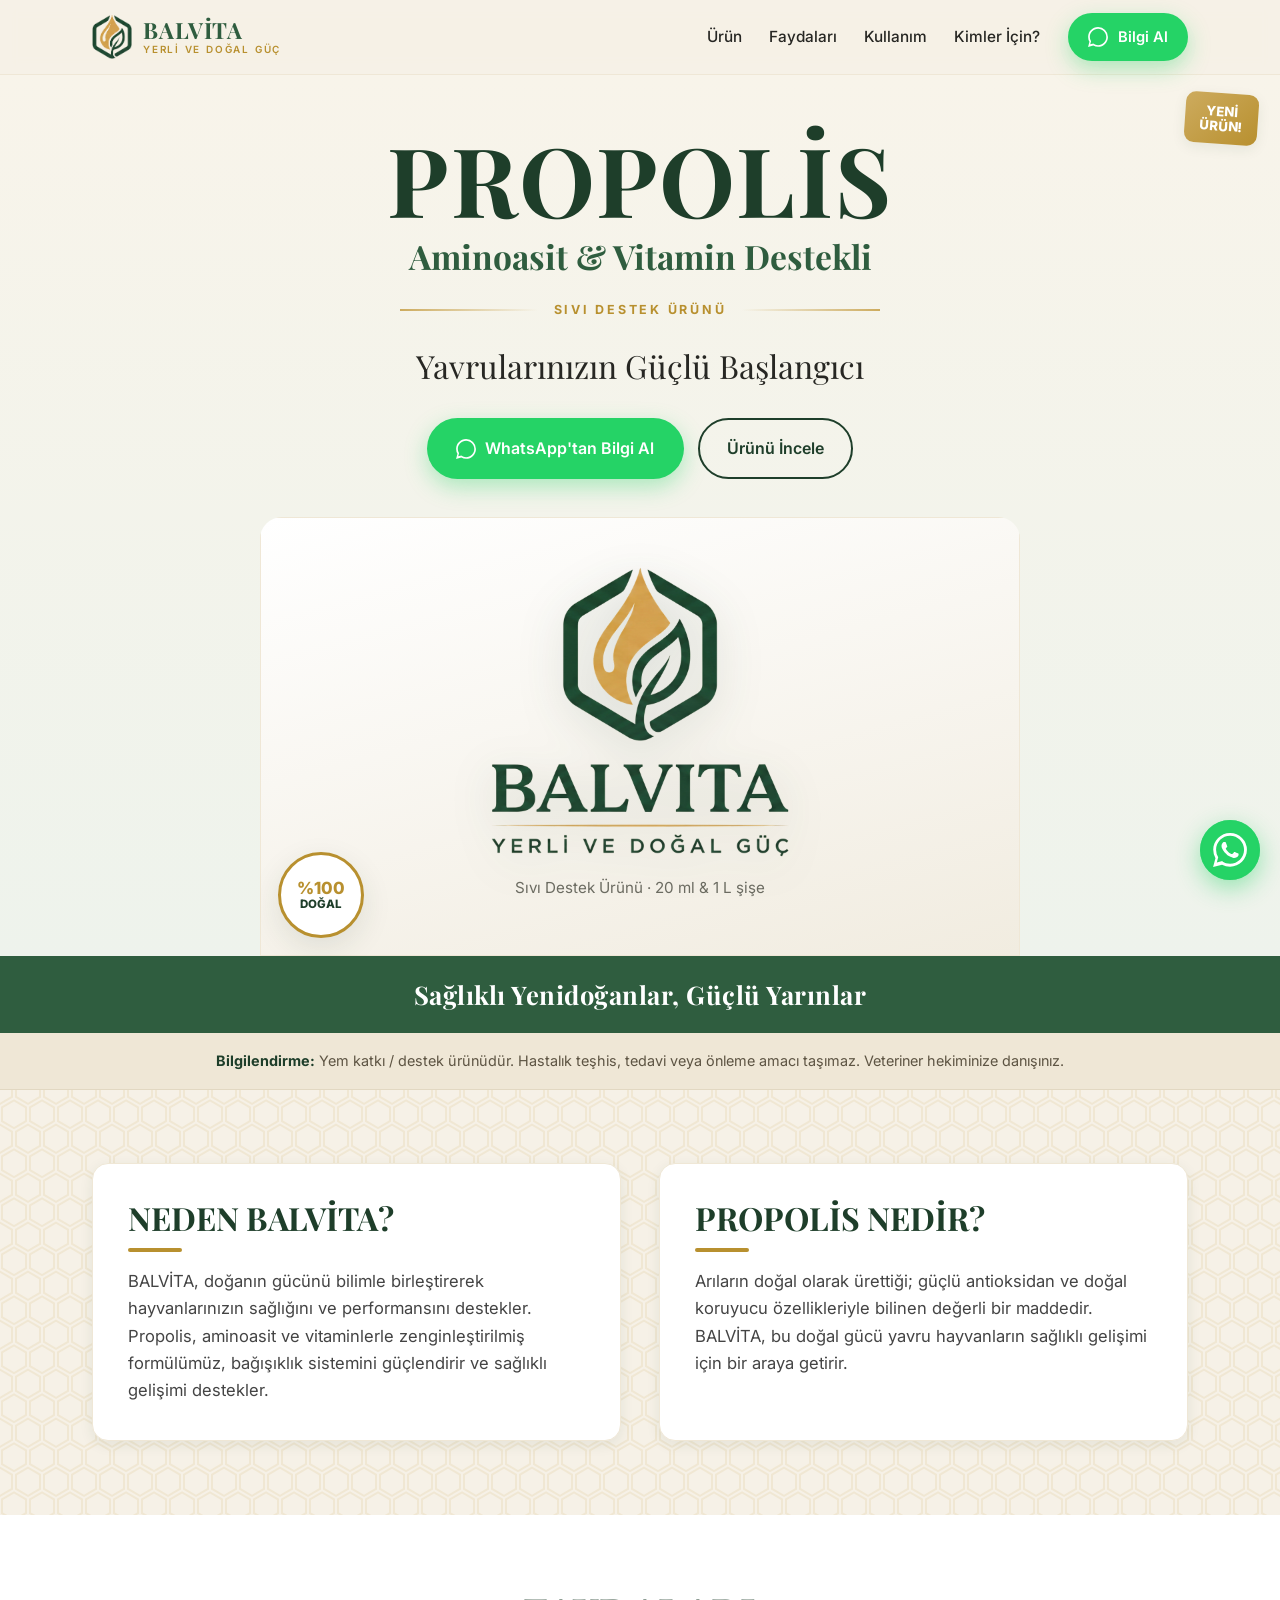
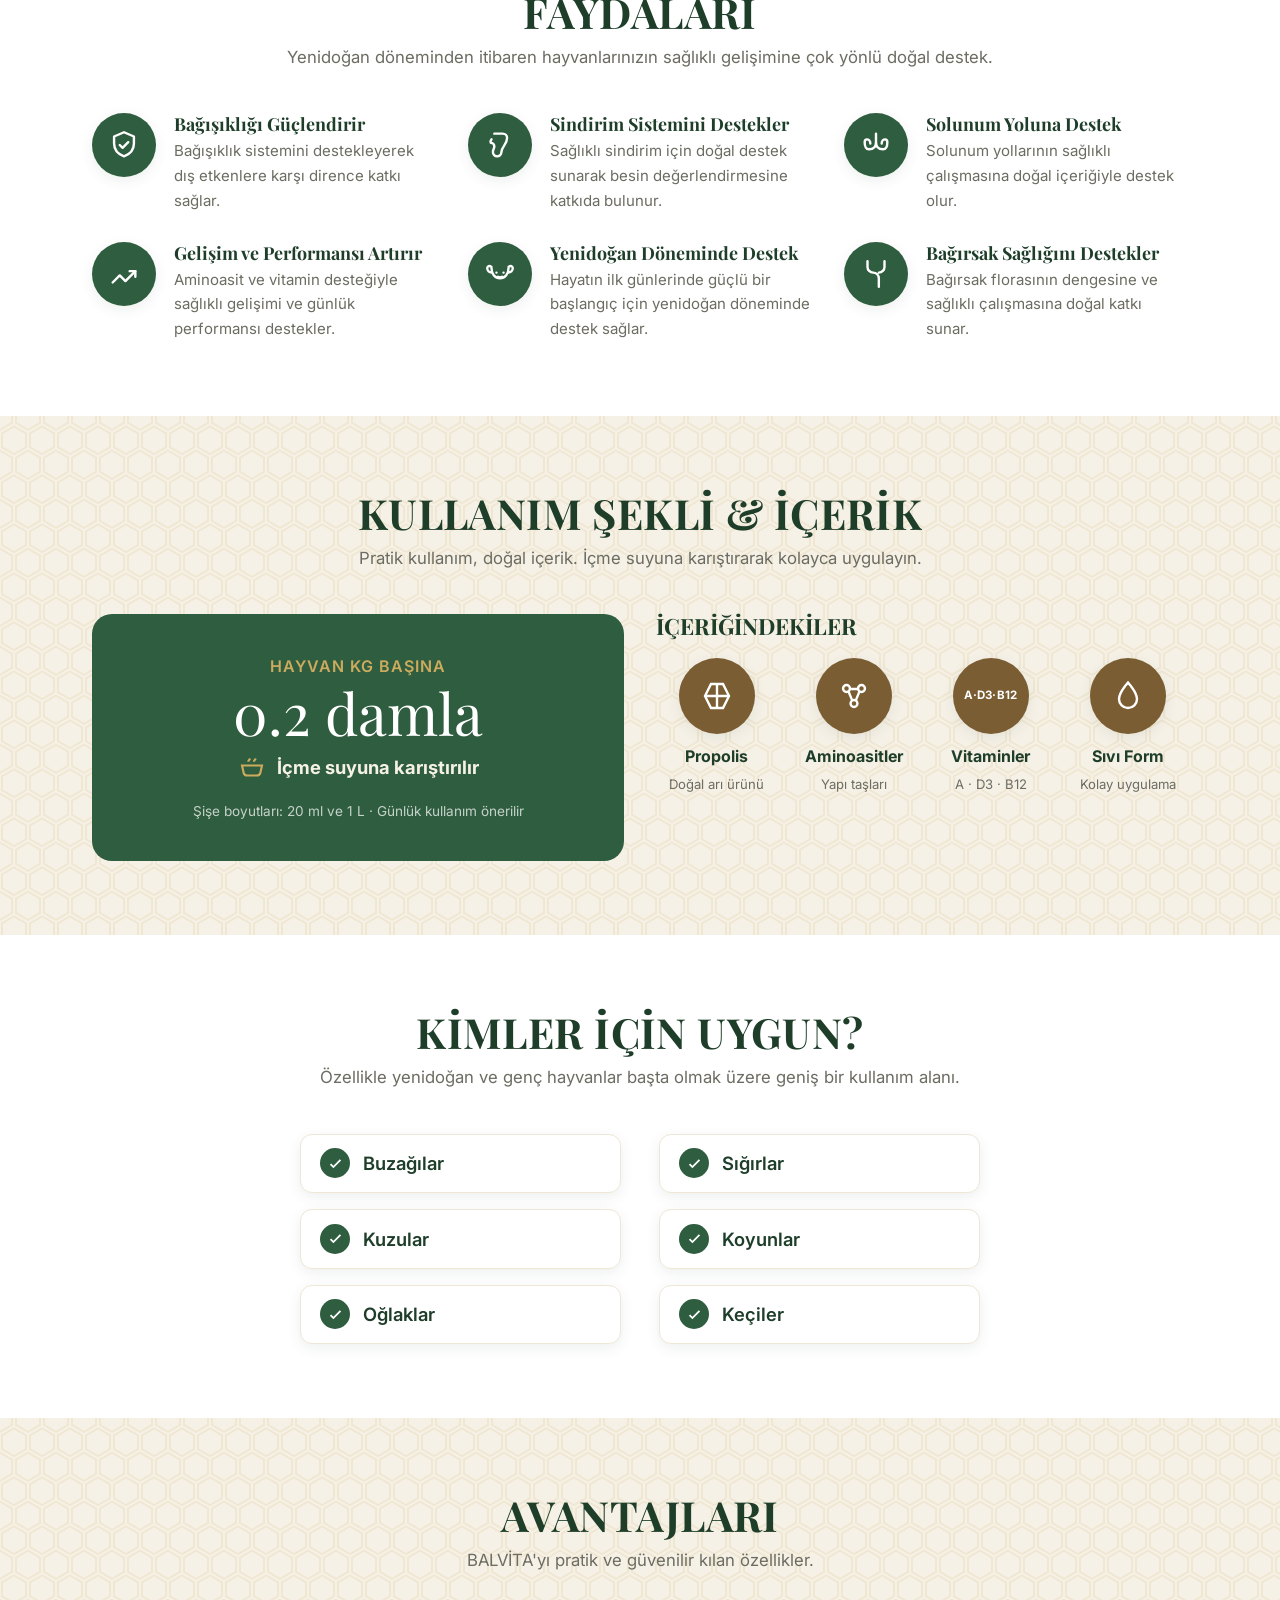
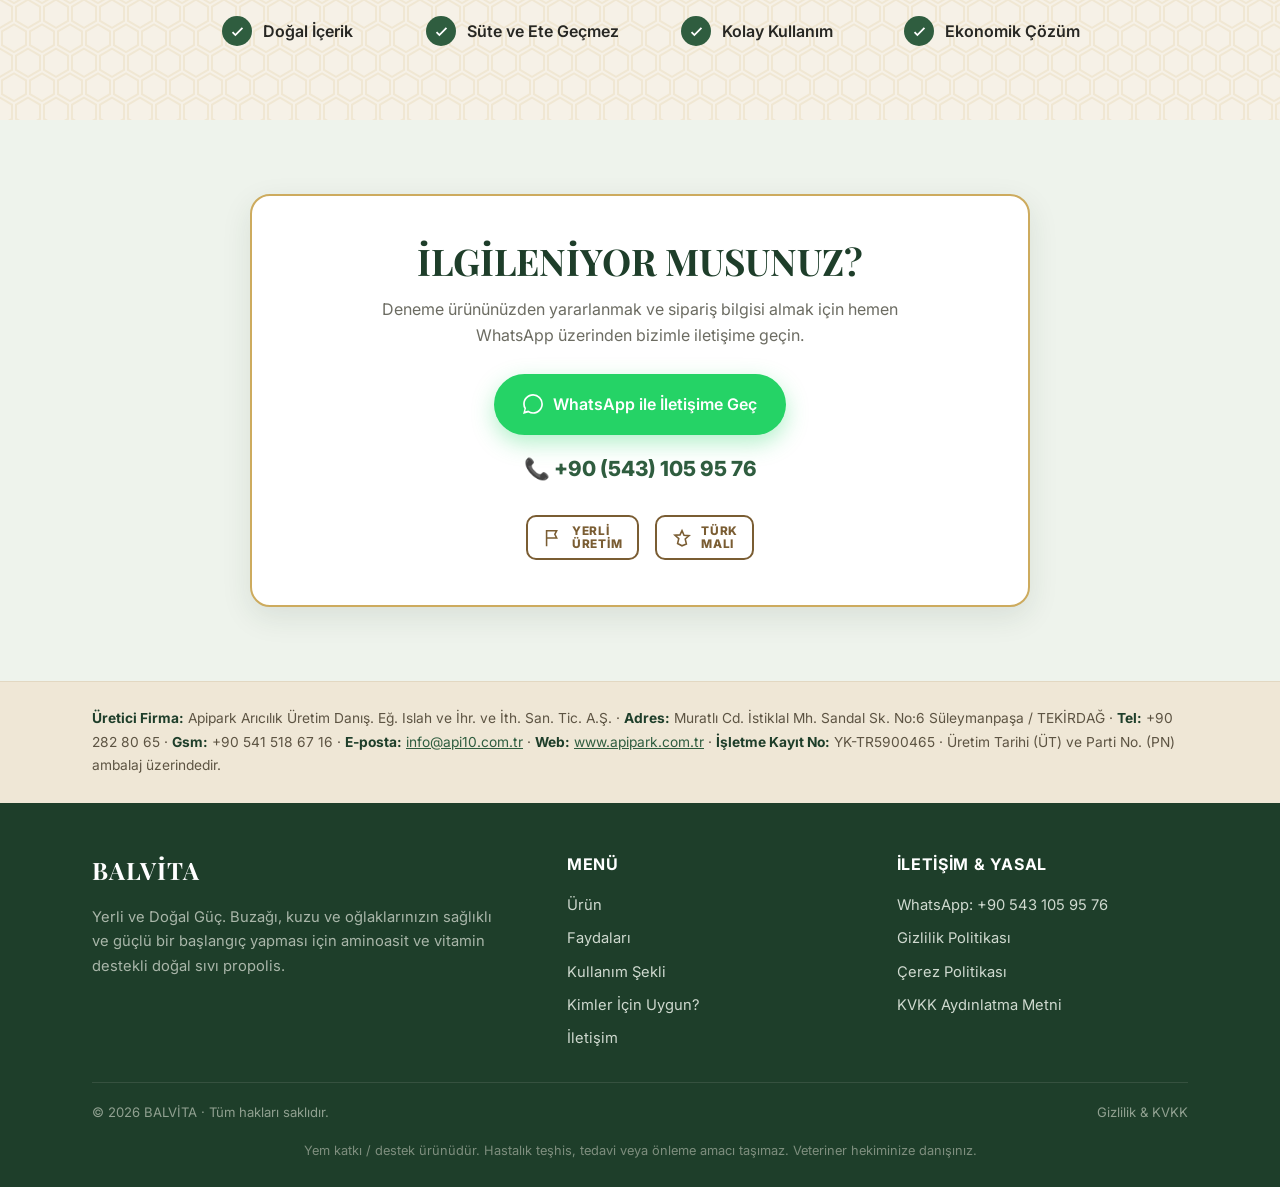
==== index.html @ 38a54674 "Echtes BALVİTA-Logo eingebaut (freigestellt, web-optimiert) - logo-mark.png im Menü, logo-full.png i" ====
<!DOCTYPE html>
<html lang="tr">
<head>
  <meta charset="UTF-8" />
  <meta name="viewport" content="width=device-width, initial-scale=1.0" />
  <title>BALVİTA Propolis | Buzağı, Kuzu ve Oğlaklar İçin Doğal Destek Ürünü</title>
  <meta name="description" content="BALVİTA Propolis; buzağı, kuzu, oğlak ve diğer çiftlik hayvanları için aminoasit ve vitamin destekli %100 doğal sıvı yem destek ürünü. Bağışıklığı güçlendirir, sağlıklı gelişimi destekler. Bilgi için WhatsApp hattımız." />
  <meta name="keywords" content="propolis, buzağı, kuzu, oğlak, hayvan vitamini, yem katkı, doğal destek, BALVİTA, aminoasit" />
  <link rel="canonical" href="https://balvita.com.tr/" />
  <meta name="theme-color" content="#2f5d3f" />
  <meta property="og:type" content="website" />
  <meta property="og:locale" content="tr_TR" />
  <meta property="og:title" content="BALVİTA Propolis | Yavrularınızın Güçlü Başlangıcı" />
  <meta property="og:description" content="Aminoasit ve vitamin destekli %100 doğal sıvı propolis. Buzağı, kuzu ve oğlaklar için doğal destek." />
  <meta property="og:url" content="https://balvita.com.tr/" />
  <meta property="og:image" content="https://balvita.com.tr/assets/logo-full.png" />
  <link rel="icon" href="assets/logo-mark.png" type="image/png" />
  <link rel="preconnect" href="https://fonts.googleapis.com" />
  <link rel="preconnect" href="https://fonts.gstatic.com" crossorigin />
  <link href="https://fonts.googleapis.com/css2?family=Playfair+Display:wght@600;700;800&family=Inter:wght@400;500;600;700&display=swap" rel="stylesheet" />
  <link rel="stylesheet" href="css/style.css" />
  <script>document.documentElement.className='js';</script>
</head>
<body>

  <!-- ======================= HEADER ======================= -->
  <header class="site-header">
    <div class="container header-inner">
      <a class="brand" href="index.html" aria-label="BALVİTA ana sayfa">
        <img class="logo" src="assets/logo-mark.png" alt="BALVİTA logo" />
        <span class="brand-text">
          <span class="brand-name">BALVİTA</span>
          <span class="brand-tag">Yerli ve Doğal Güç</span>
        </span>
      </a>
      <button class="nav-toggle" aria-label="Menüyü aç/kapat" aria-expanded="false"><span></span><span></span><span></span></button>
      <nav class="nav" id="nav">
        <a class="navlink" href="#urun">Ürün</a>
        <a class="navlink" href="#faydalar">Faydaları</a>
        <a class="navlink" href="#kullanim">Kullanım</a>
        <a class="navlink" href="#kimler">Kimler İçin?</a>
        <a class="btn btn-wa" href="https://wa.me/905431059576?text=Merhaba%2C%20BALV%C4%B0TA%20Propolis%20%C3%BCr%C3%BCn%C3%BC%20hakk%C4%B1nda%20bilgi%20almak%20istiyorum." target="_blank" rel="noopener">
          <svg viewBox="0 0 24 24" fill="currentColor"><path d="M.057 24l1.687-6.163a11.867 11.867 0 01-1.587-5.945C.16 5.335 5.495 0 12.05 0a11.817 11.817 0 018.413 3.488 11.824 11.824 0 013.48 8.414c-.003 6.557-5.338 11.892-11.893 11.892a11.9 11.9 0 01-5.688-1.448L.057 24zm6.597-3.807c1.676.995 3.276 1.591 5.392 1.592 5.448 0 9.886-4.434 9.889-9.885.002-5.462-4.415-9.89-9.881-9.892-5.452 0-9.887 4.434-9.889 9.884a9.86 9.86 0 001.51 5.26l-.999 3.648 3.978-1.039z"/></svg>
          Bilgi Al
        </a>
      </nav>
    </div>
  </header>

  <!-- ======================= HERO (Flyer ön yüzü) ======================= -->
  <section class="hero" id="urun">
    <span class="ribbon">YENİ<br />ÜRÜN!</span>
    <div class="container">
      <h1 class="product" data-reveal>PROPOLİS</h1>
      <p class="subtitle" data-reveal>Aminoasit &amp; Vitamin Destekli</p>
      <div class="divider" data-reveal>Sıvı Destek Ürünü</div>
      <p class="lead" data-reveal>Yavrularınızın Güçlü Başlangıcı</p>
      <div class="hero-cta" data-reveal>
        <a class="btn btn-wa" href="https://wa.me/905431059576?text=Merhaba%2C%20BALV%C4%B0TA%20Propolis%20%C3%BCr%C3%BCn%C3%BC%20hakk%C4%B1nda%20bilgi%20almak%20istiyorum." target="_blank" rel="noopener">
          <svg viewBox="0 0 24 24" fill="currentColor"><path d="M.057 24l1.687-6.163a11.867 11.867 0 01-1.587-5.945C.16 5.335 5.495 0 12.05 0a11.817 11.817 0 018.413 3.488 11.824 11.824 0 013.48 8.414c-.003 6.557-5.338 11.892-11.893 11.892a11.9 11.9 0 01-5.688-1.448L.057 24zm6.597-3.807c1.676.995 3.276 1.591 5.392 1.592 5.448 0 9.886-4.434 9.889-9.885.002-5.462-4.415-9.89-9.881-9.892-5.452 0-9.887 4.434-9.889 9.884a9.86 9.86 0 001.51 5.26l-.999 3.648 3.978-1.039z"/></svg>
          WhatsApp'tan Bilgi Al
        </a>
        <a class="btn btn-outline" href="#faydalar">Ürünü İncele</a>
      </div>

      <!-- Ürün görseli: gerçek fotoğraf gelince <img class="hero-photo"> ile değişecek -->
      <figure class="hero-figure" data-reveal>
        <div class="hero-placeholder">
          <img src="assets/logo-full.png" alt="BALVİTA Propolis" />
          <p class="note">Sıvı Destek Ürünü · 20 ml &amp; 1 L şişe</p>
        </div>
        <span class="float-badge"><span class="big">%100</span>DOĞAL</span>
      </figure>
    </div>
  </section>

  <div class="slogan"><div class="container"><p>Sağlıklı Yenidoğanlar, Güçlü Yarınlar</p></div></div>

  <div class="disclaimer">
    <div class="container"><strong>Bilgilendirme:</strong> Yem katkı / destek ürünüdür. Hastalık teşhis, tedavi veya önleme amacı taşımaz. Veteriner hekiminize danışınız.</div>
  </div>

  <!-- ======================= NEDEN / PROPOLİS NEDİR ======================= -->
  <section class="honey">
    <div class="container two-col">
      <div class="info-block" data-reveal>
        <h2>Neden BALVİTA?</h2>
        <p>BALVİTA, doğanın gücünü bilimle birleştirerek hayvanlarınızın sağlığını ve performansını destekler. Propolis, aminoasit ve vitaminlerle zenginleştirilmiş formülümüz, bağışıklık sistemini güçlendirir ve sağlıklı gelişimi destekler.</p>
      </div>
      <div class="info-block" data-reveal>
        <h2>Propolis Nedir?</h2>
        <p>Arıların doğal olarak ürettiği; güçlü antioksidan ve doğal koruyucu özellikleriyle bilinen değerli bir maddedir. BALVİTA, bu doğal gücü yavru hayvanların sağlıklı gelişimi için bir araya getirir.</p>
      </div>
    </div>
  </section>

  <!-- ======================= FAYDALARI ======================= -->
  <section id="faydalar" class="section-alt">
    <div class="container">
      <h2 class="section-title">Faydaları</h2>
      <p class="section-intro">Yenidoğan döneminden itibaren hayvanlarınızın sağlıklı gelişimine çok yönlü doğal destek.</p>
      <div class="benefits">
        <div class="benefit" data-reveal>
          <span class="circle"><svg viewBox="0 0 24 24"><path d="M12 3l7 3v5c0 4.5-3 7.6-7 9-4-1.4-7-4.5-7-9V6l7-3z"/><path d="M9 12l2 2 4-4"/></svg></span>
          <div><h3>Bağışıklığı Güçlendirir</h3><p>Bağışıklık sistemini destekleyerek dış etkenlere karşı dirence katkı sağlar.</p></div>
        </div>
        <div class="benefit" data-reveal>
          <span class="circle"><svg viewBox="0 0 24 24"><path d="M8 4h6a3 3 0 013 3c0 5-4 6-4 10a3 3 0 01-6 0c0-2 1-2.5 1-4a2.5 2.5 0 00-2.5-2.5A2.5 2.5 0 016 8"/></svg></span>
          <div><h3>Sindirim Sistemini Destekler</h3><p>Sağlıklı sindirim için doğal destek sunarak besin değerlendirmesine katkıda bulunur.</p></div>
        </div>
        <div class="benefit" data-reveal>
          <span class="circle"><svg viewBox="0 0 24 24"><path d="M12 4v7m0-1c0 4-2 5-5 5-2 0-3-2-3-5 0-1 .6-2 1.6-2S8 9 8 11m4-1c0 4 2 5 5 5 2 0 3-2 3-5 0-1-.6-2-1.6-2S16 9 16 11"/></svg></span>
          <div><h3>Solunum Yoluna Destek</h3><p>Solunum yollarının sağlıklı çalışmasına doğal içeriğiyle destek olur.</p></div>
        </div>
        <div class="benefit" data-reveal>
          <span class="circle"><svg viewBox="0 0 24 24"><path d="M4 18l5-5 4 4 7-7"/><path d="M16 10h4v4"/></svg></span>
          <div><h3>Gelişim ve Performansı Artırır</h3><p>Aminoasit ve vitamin desteğiyle sağlıklı gelişimi ve günlük performansı destekler.</p></div>
        </div>
        <div class="benefit" data-reveal>
          <span class="circle"><svg viewBox="0 0 24 24"><path d="M6 7C4.5 6 3 6.2 3 8s1.5 3 3 3M18 7c1.5-1 3-.8 3 1s-1.5 3-3 3M6 8c0 4 2.6 7 6 7s6-3 6-7"/><path d="M9.5 11h.01M14.5 11h.01M10.5 14c.9.6 2.1.6 3 0"/></svg></span>
          <div><h3>Yenidoğan Döneminde Destek</h3><p>Hayatın ilk günlerinde güçlü bir başlangıç için yenidoğan döneminde destek sağlar.</p></div>
        </div>
        <div class="benefit" data-reveal>
          <span class="circle"><svg viewBox="0 0 24 24"><path d="M6 3v4a4 4 0 004 4 4 4 0 014 4v6M18 3v4a4 4 0 01-4 4"/></svg></span>
          <div><h3>Bağırsak Sağlığını Destekler</h3><p>Bağırsak florasının dengesine ve sağlıklı çalışmasına doğal katkı sunar.</p></div>
        </div>
      </div>
    </div>
  </section>

  <!-- ======================= KULLANIM & İÇERİK ======================= -->
  <section id="kullanim" class="honey">
    <div class="container">
      <h2 class="section-title">Kullanım Şekli &amp; İçerik</h2>
      <p class="section-intro">Pratik kullanım, doğal içerik. İçme suyuna karıştırarak kolayca uygulayın.</p>
      <div class="usage-grid">
        <div class="usage-box" data-reveal>
          <span class="label">Hayvan kg başına</span>
          <div class="dose">0.2 damla</div>
          <div class="how"><svg viewBox="0 0 24 24"><path d="M4 10h16l-1.4 6.2A3 3 0 0115.7 18H8.3a3 3 0 01-2.9-1.8z"/><path d="M9 7c0-1.2 1-1.6 1.5-2.6M13.5 7c0-1.2 1-1.6 1.5-2.6"/></svg> İçme suyuna karıştırılır</div>
          <div class="meta">Şişe boyutları: 20 ml ve 1 L · Günlük kullanım önerilir</div>
        </div>
        <div class="usage-side" data-reveal>
          <h3>İçeriğindekiler</h3>
          <div class="ingredients">
            <div class="ingredient"><span class="circle"><svg viewBox="0 0 24 24"><path d="M8 4h8l4 8-4 8H8l-4-8z"/><path d="M12 4v16M4 12h16"/></svg></span><strong>Propolis</strong><span>Doğal arı ürünü</span></div>
            <div class="ingredient"><span class="circle"><svg viewBox="0 0 24 24"><circle cx="7" cy="7" r="2.3"/><circle cx="17" cy="7" r="2.3"/><circle cx="12" cy="17" r="2.3"/><path d="M9.3 7.3h5.4M8.2 8.7l2.6 6.2m5-6.2l-2.6 6.2"/></svg></span><strong>Aminoasitler</strong><span>Yapı taşları</span></div>
            <div class="ingredient"><span class="circle"><span class="vit">A·D3·B12</span></span><strong>Vitaminler</strong><span>A · D3 · B12</span></div>
            <div class="ingredient"><span class="circle"><svg viewBox="0 0 24 24"><path d="M12 3s6 7 6 11a6 6 0 01-12 0c0-4 6-11 6-11z"/></svg></span><strong>Sıvı Form</strong><span>Kolay uygulama</span></div>
          </div>
        </div>
      </div>
    </div>
  </section>

  <!-- ======================= KİMLER İÇİN UYGUN ======================= -->
  <section id="kimler" class="section-alt">
    <div class="container">
      <h2 class="section-title">Kimler İçin Uygun?</h2>
      <p class="section-intro">Özellikle yenidoğan ve genç hayvanlar başta olmak üzere geniş bir kullanım alanı.</p>
      <div class="suitable">
        <div class="item" data-reveal><span class="check"><svg viewBox="0 0 24 24"><path d="M5 13l4 4L19 7"/></svg></span>Buzağılar</div>
        <div class="item" data-reveal><span class="check"><svg viewBox="0 0 24 24"><path d="M5 13l4 4L19 7"/></svg></span>Sığırlar</div>
        <div class="item" data-reveal><span class="check"><svg viewBox="0 0 24 24"><path d="M5 13l4 4L19 7"/></svg></span>Kuzular</div>
        <div class="item" data-reveal><span class="check"><svg viewBox="0 0 24 24"><path d="M5 13l4 4L19 7"/></svg></span>Koyunlar</div>
        <div class="item" data-reveal><span class="check"><svg viewBox="0 0 24 24"><path d="M5 13l4 4L19 7"/></svg></span>Oğlaklar</div>
        <div class="item" data-reveal><span class="check"><svg viewBox="0 0 24 24"><path d="M5 13l4 4L19 7"/></svg></span>Keçiler</div>
      </div>
    </div>
  </section>

  <!-- ======================= AVANTAJLARI ======================= -->
  <section class="honey">
    <div class="container">
      <h2 class="section-title">Avantajları</h2>
      <p class="section-intro">BALVİTA'yı pratik ve güvenilir kılan özellikler.</p>
      <div class="adv-row">
        <div class="adv" data-reveal><span class="check"><svg viewBox="0 0 24 24"><path d="M5 13l4 4L19 7"/></svg></span>Doğal İçerik</div>
        <div class="adv" data-reveal><span class="check"><svg viewBox="0 0 24 24"><path d="M5 13l4 4L19 7"/></svg></span>Süte ve Ete Geçmez</div>
        <div class="adv" data-reveal><span class="check"><svg viewBox="0 0 24 24"><path d="M5 13l4 4L19 7"/></svg></span>Kolay Kullanım</div>
        <div class="adv" data-reveal><span class="check"><svg viewBox="0 0 24 24"><path d="M5 13l4 4L19 7"/></svg></span>Ekonomik Çözüm</div>
      </div>
    </div>
  </section>

  <!-- ======================= İLGİLENİYOR MUSUNUZ? ======================= -->
  <section class="cta-wrap" id="iletisim">
    <div class="container">
      <div class="cta-box" data-reveal>
        <h2>İlgileniyor musunuz?</h2>
        <p>Deneme ürününüzden yararlanmak ve sipariş bilgisi almak için hemen WhatsApp üzerinden bizimle iletişime geçin.</p>
        <a class="btn btn-wa" href="https://wa.me/905431059576?text=Merhaba%2C%20BALV%C4%B0TA%20Propolis%20%C3%BCr%C3%BCn%C3%BC%20hakk%C4%B1nda%20bilgi%20almak%20istiyorum." target="_blank" rel="noopener">
          <svg viewBox="0 0 24 24" fill="currentColor"><path d="M.057 24l1.687-6.163a11.867 11.867 0 01-1.587-5.945C.16 5.335 5.495 0 12.05 0a11.817 11.817 0 018.413 3.488 11.824 11.824 0 013.48 8.414c-.003 6.557-5.338 11.892-11.893 11.892a11.9 11.9 0 01-5.688-1.448L.057 24zm6.597-3.807c1.676.995 3.276 1.591 5.392 1.592 5.448 0 9.886-4.434 9.889-9.885.002-5.462-4.415-9.89-9.881-9.892-5.452 0-9.887 4.434-9.889 9.884a9.86 9.86 0 001.51 5.26l-.999 3.648 3.978-1.039z"/></svg>
          WhatsApp ile İletişime Geç
        </a>
        <p class="phone">📞 <a href="https://wa.me/905431059576" target="_blank" rel="noopener">+90 (543) 105 95 76</a></p>
        <div class="made-badges">
          <span class="stamp"><svg viewBox="0 0 24 24"><path d="M5 21V4h11l-2 4 2 4H5"/></svg> Yerli<br />Üretim</span>
          <span class="stamp"><svg viewBox="0 0 24 24"><path d="M12 4l2.2 5.1 5.5.4-4.2 3.6 1.3 5.4L12 20.5 7.2 18l1.3-5.4L4.3 9l5.5-.4z"/></svg> Türk<br />Malı</span>
        </div>
      </div>
    </div>
  </section>

  <!-- ======================= ÜRETİCİ + FOOTER ======================= -->
  <div class="maker-strip">
    <div class="container">
      <strong>Üretici Firma:</strong> Apipark Arıcılık Üretim Danış. Eğ. Islah ve İhr. ve İth. San. Tic. A.Ş. ·
      <strong>Adres:</strong> Muratlı Cd. İstiklal Mh. Sandal Sk. No:6 Süleymanpaşa / TEKİRDAĞ ·
      <strong>Tel:</strong> +90 282 80 65 · <strong>Gsm:</strong> +90 541 518 67 16 ·
      <strong>E-posta:</strong> <a href="mailto:info@api10.com.tr">info@api10.com.tr</a> ·
      <strong>Web:</strong> <a href="https://www.apipark.com.tr" target="_blank" rel="noopener">www.apipark.com.tr</a> ·
      <strong>İşletme Kayıt No:</strong> YK-TR5900465 · Üretim Tarihi (ÜT) ve Parti No. (PN) ambalaj üzerindedir.
    </div>
  </div>

  <footer class="site-footer">
    <div class="container">
      <div class="footer-grid">
        <div class="footer-brand">
          <span class="brand-name" style="font-family:var(--serif);font-size:1.5rem">BALVİTA</span>
          <p>Yerli ve Doğal Güç. Buzağı, kuzu ve oğlaklarınızın sağlıklı ve güçlü bir başlangıç yapması için aminoasit ve vitamin destekli doğal sıvı propolis.</p>
        </div>
        <div>
          <h4>Menü</h4>
          <div class="footer-links">
            <a href="#urun">Ürün</a>
            <a href="#faydalar">Faydaları</a>
            <a href="#kullanim">Kullanım Şekli</a>
            <a href="#kimler">Kimler İçin Uygun?</a>
            <a href="#iletisim">İletişim</a>
          </div>
        </div>
        <div>
          <h4>İletişim &amp; Yasal</h4>
          <div class="footer-links">
            <a href="https://wa.me/905431059576" target="_blank" rel="noopener">WhatsApp: +90 543 105 95 76</a>
            <a href="gizlilik-politikasi.html">Gizlilik Politikası</a>
            <a href="gizlilik-politikasi.html#cerez">Çerez Politikası</a>
            <a href="gizlilik-politikasi.html#kvkk">KVKK Aydınlatma Metni</a>
          </div>
        </div>
      </div>
      <div class="footer-bottom">
        <span>© <span id="yil">2026</span> BALVİTA · Tüm hakları saklıdır.</span>
        <span class="legal-links">
          <a href="gizlilik-politikasi.html">Gizlilik &amp; KVKK</a>
        </span>
      </div>
      <p style="font-size:.8rem;color:#7e8e7e;margin-top:1rem;text-align:center">Yem katkı / destek ürünüdür. Hastalık teşhis, tedavi veya önleme amacı taşımaz. Veteriner hekiminize danışınız.</p>
    </div>
  </footer>

  <a class="wa-float" href="https://wa.me/905431059576?text=Merhaba%2C%20BALV%C4%B0TA%20Propolis%20%C3%BCr%C3%BCn%C3%BC%20hakk%C4%B1nda%20bilgi%20almak%20istiyorum." target="_blank" rel="noopener" aria-label="WhatsApp ile iletişime geç">
    <svg viewBox="0 0 24 24"><path d="M.057 24l1.687-6.163a11.867 11.867 0 01-1.587-5.945C.16 5.335 5.495 0 12.05 0a11.817 11.817 0 018.413 3.488 11.824 11.824 0 013.48 8.414c-.003 6.557-5.338 11.892-11.893 11.892a11.9 11.9 0 01-5.688-1.448L.057 24zm6.597-3.807c1.676.995 3.276 1.591 5.392 1.592 5.448 0 9.886-4.434 9.889-9.885.002-5.462-4.415-9.89-9.881-9.892-5.452 0-9.887 4.434-9.889 9.884a9.86 9.86 0 001.51 5.26l-.999 3.648 3.978-1.039zm11.387-5.464c-.074-.124-.272-.198-.57-.347-.297-.149-1.758-.868-2.031-.967-.272-.099-.47-.149-.669.149-.198.297-.768.967-.941 1.165-.173.198-.347.223-.644.074-.297-.149-1.255-.462-2.39-1.475-.883-.788-1.48-1.761-1.653-2.059-.173-.297-.018-.458.13-.606.134-.133.297-.347.446-.521.151-.172.2-.296.3-.495.099-.198.05-.372-.025-.521-.075-.148-.669-1.611-.916-2.206-.242-.579-.487-.501-.669-.51l-.57-.01c-.198 0-.52.074-.792.372s-1.04 1.016-1.04 2.479 1.065 2.876 1.213 3.074c.149.198 2.095 3.2 5.076 4.487.71.306 1.263.489 1.694.626.712.226 1.36.194 1.872.118.571-.085 1.758-.719 2.006-1.413.248-.695.248-1.29.173-1.414z"/></svg>
  </a>

  <script>
    document.getElementById('yil').textContent = new Date().getFullYear();
    var toggle = document.querySelector('.nav-toggle'), nav = document.getElementById('nav');
    toggle.addEventListener('click', function(){ var o=nav.classList.toggle('open'); toggle.classList.toggle('active',o); toggle.setAttribute('aria-expanded',o); });
    nav.querySelectorAll('a').forEach(function(a){ a.addEventListener('click', function(){ nav.classList.remove('open'); toggle.classList.remove('active'); }); });
    var io = new IntersectionObserver(function(en){ en.forEach(function(e){ if(e.isIntersecting){ e.target.classList.add('in'); io.unobserve(e.target);} }); }, {threshold:.12});
    document.querySelectorAll('[data-reveal]').forEach(function(el){ io.observe(el); });
  </script>
</body>
</html>
---- css/style.css ----
/* =========================================================
   BALVİTA – Tasarım (Flyer/İnfo broşürü ile birebir uyumlu)
   Renkler: koyu yeşil, altın, bronz, krem · Wabenmuster
   ========================================================= */
:root{
  --green:#2f5d3f;
  --green-deep:#1e3e2a;
  --green-soft:#eef3ec;
  --gold:#b8902f;
  --gold-light:#cdab5e;
  --bronze:#7a5d33;
  --cream:#f6f1e7;
  --cream-2:#efe7d6;
  --ink:#272723;
  --muted:#6c6c62;
  --white:#ffffff;
  --wa:#25d366;
  --radius:16px;
  --shadow:0 10px 30px rgba(30,62,42,.10);
  --shadow-sm:0 4px 14px rgba(30,62,42,.08);
  --maxw:1140px;
  --serif:"Playfair Display",Georgia,"Times New Roman",serif;
  --sans:"Inter",system-ui,-apple-system,"Segoe UI",Roboto,sans-serif;
  --honey:url("data:image/svg+xml,%3Csvg width='28' height='49' viewBox='0 0 28 49' xmlns='http://www.w3.org/2000/svg'%3E%3Cg fill='%23c9a24a' fill-opacity='0.13' fill-rule='evenodd'%3E%3Cpath d='M13.99 9.25l13 7.5v15l-13 7.5L1 31.75v-15l12.99-7.5zM3 17.9v12.7l10.99 6.34 11-6.35V17.9l-11-6.34L3 17.9zM0 15l12.98-7.5V0h-2v6.35L0 12.69v2.3zm0 18.5L12.98 41v8h-2v-6.85L0 35.81v-2.3zM15 0v7.5L27.99 15H28v-2.31h-.01L17 6.35V0h-2zm0 49v-8l12.99-7.5H28v2.31h-.01L17 42.15V49h-2z'/%3E%3C/g%3E%3C/svg%3E");
}

*{margin:0;padding:0;box-sizing:border-box}
html{scroll-behavior:smooth}
body{font-family:var(--sans);color:var(--ink);background:var(--cream);line-height:1.65;-webkit-font-smoothing:antialiased}
img{max-width:100%;display:block}
a{color:inherit;text-decoration:none}
.container{max-width:var(--maxw);margin:0 auto;padding:0 22px}

h1,h2,h3{font-family:var(--serif);line-height:1.15;color:var(--green-deep);font-weight:700}
.section-title{font-size:clamp(1.7rem,3.6vw,2.6rem);text-align:center;margin-bottom:.5rem;text-transform:uppercase;letter-spacing:.01em}
.section-intro{text-align:center;max-width:720px;margin:0 auto 2.6rem;color:var(--muted);font-size:1.05rem}
.eyebrow{display:inline-block;font-family:var(--sans);font-weight:700;letter-spacing:.14em;text-transform:uppercase;font-size:.78rem;color:var(--gold);margin-bottom:.9rem}
section{padding:4.6rem 0}
.section-alt{background:var(--white)}
.honey{background-image:var(--honey)}

/* ---------- Butonlar ---------- */
.btn{display:inline-flex;align-items:center;gap:.6rem;font-weight:600;font-size:1rem;padding:.95rem 1.7rem;border-radius:50px;border:2px solid transparent;cursor:pointer;transition:transform .15s ease,box-shadow .15s ease,background .15s ease}
.btn:hover{transform:translateY(-2px)}
.btn svg{width:20px;height:20px}
.btn-wa{background:var(--wa);color:#fff;box-shadow:0 8px 22px rgba(37,211,102,.35)}
.btn-wa:hover{background:#1ebe5b}
.btn-gold{background:var(--gold);color:#fff}
.btn-gold:hover{background:#a67e25}
.btn-outline{background:transparent;border-color:currentColor;color:var(--green-deep)}
.hero .btn-outline{color:var(--green-deep)}
.btn-outline:hover{background:rgba(47,93,63,.06)}

/* ---------- Header ---------- */
.site-header{position:sticky;top:0;z-index:50;background:rgba(246,241,231,.94);backdrop-filter:saturate(180%) blur(8px);border-bottom:1px solid var(--cream-2)}
.header-inner{display:flex;align-items:center;justify-content:space-between;height:74px}
.brand{display:flex;align-items:center;gap:.7rem}
.brand .logo{width:auto;height:44px}
.brand-text{display:flex;flex-direction:column;line-height:1}
.brand-name{font-family:var(--serif);font-weight:700;font-size:1.4rem;color:var(--green);letter-spacing:.04em}
.brand-tag{font-size:.62rem;letter-spacing:.18em;text-transform:uppercase;color:var(--gold);font-weight:600;margin-top:3px}
.nav{display:flex;align-items:center;gap:1.7rem}
.nav a.navlink{font-weight:500;font-size:.96rem;color:var(--ink);transition:color .15s}
.nav a.navlink:hover{color:var(--green)}
.nav .btn{padding:.62rem 1.15rem;font-size:.92rem}
.nav-toggle{display:none;background:none;border:0;cursor:pointer;padding:6px}
.nav-toggle span{display:block;width:26px;height:3px;background:var(--green-deep);border-radius:3px;margin:5px 0;transition:.25s}

/* ---------- Hero (Flyer ön yüzü) ---------- */
.hero{position:relative;text-align:center;padding:3.6rem 0 0;background:linear-gradient(180deg,#f8f4ea 0%,#eef3ec 100%);overflow:hidden}
.hero .container{position:relative;z-index:2}
.ribbon{position:absolute;top:18px;right:22px;z-index:3;background:linear-gradient(135deg,var(--gold-light),var(--gold));color:#fff;font-weight:800;font-size:.82rem;text-align:center;line-height:1.1;padding:.7rem .9rem;border-radius:10px;box-shadow:var(--shadow-sm);transform:rotate(4deg)}
.ribbon small{display:block;font-size:.66rem;font-weight:600;letter-spacing:.06em}
.hero .product{font-size:clamp(3rem,9vw,6rem);letter-spacing:.02em;color:var(--green-deep);line-height:.95;margin-bottom:.3rem}
.hero .subtitle{font-family:var(--serif);font-size:clamp(1.3rem,3.4vw,2.1rem);color:var(--green);font-weight:700;margin-bottom:1rem}
.divider{display:flex;align-items:center;justify-content:center;gap:1rem;max-width:480px;margin:0 auto 1.2rem;color:var(--gold);font-family:var(--sans);font-weight:700;letter-spacing:.22em;font-size:.78rem;text-transform:uppercase}
.divider::before,.divider::after{content:"";height:2px;flex:1;background:linear-gradient(90deg,transparent,var(--gold-light))}
.divider::before{background:linear-gradient(90deg,var(--gold-light),transparent)}
.hero .lead{font-family:var(--serif);font-size:clamp(1.4rem,3.4vw,2rem);color:var(--ink);margin-bottom:1.6rem}
.hero-cta{display:flex;gap:.9rem;flex-wrap:wrap;justify-content:center;margin-bottom:2.4rem}

/* Hero görsel alanı (gerçek ürün fotoğrafı buraya gelecek) */
.hero-figure{position:relative;max-width:760px;margin:0 auto;border-radius:22px 22px 0 0;overflow:hidden}
.hero-photo{width:100%;display:block}
.hero-placeholder{background:linear-gradient(165deg,#ffffff 0%,#f1ece0 100%);color:var(--green-deep);padding:3rem 1.5rem 3.4rem;display:flex;flex-direction:column;align-items:center;justify-content:center;min-height:300px;border:1px solid var(--cream-2)}
.hero-placeholder img{width:300px;max-width:80%;filter:drop-shadow(0 10px 22px rgba(30,62,42,.15))}
.hero-placeholder .note{margin-top:1.1rem;font-size:.95rem;color:var(--muted)}
.float-badge{position:absolute;bottom:18px;left:18px;background:#fff;color:var(--green-deep);font-weight:800;border-radius:50%;width:86px;height:86px;display:flex;flex-direction:column;align-items:center;justify-content:center;text-align:center;font-size:.72rem;line-height:1.1;box-shadow:var(--shadow);border:3px solid var(--gold)}
.float-badge .big{font-size:1.05rem;color:var(--gold)}

/* ---------- Slogan bandı ---------- */
.slogan{background:var(--green);color:#fff;text-align:center;padding:1.1rem 0}
.slogan p{font-family:var(--serif);font-size:clamp(1.1rem,2.6vw,1.6rem);font-weight:700;letter-spacing:.02em}

/* ---------- Yasal uyarı şeridi ---------- */
.disclaimer{background:var(--cream-2);border-bottom:1px solid #e2d8c2;padding:1rem 0;font-size:.9rem;color:#5d5443;text-align:center}
.disclaimer strong{color:var(--green-deep)}

/* ---------- Neden / Propolis nedir ---------- */
.two-col{display:grid;grid-template-columns:1fr 1fr;gap:2.4rem;align-items:stretch}
.info-block{background:var(--white);border:1px solid var(--cream-2);border-radius:var(--radius);padding:2.2rem;box-shadow:var(--shadow-sm)}
.info-block h2{font-size:clamp(1.5rem,3vw,2rem);text-align:left;text-transform:uppercase}
.info-block h2::after{content:"";display:block;width:54px;height:4px;background:var(--gold);border-radius:3px;margin-top:.7rem}
.info-block p{color:#444;margin-top:1rem;font-size:1.04rem}

/* ---------- Faydalar (yeşil daire ikonlar) ---------- */
.benefits{display:grid;grid-template-columns:repeat(3,1fr);gap:1.8rem 2rem}
.benefit{display:flex;gap:1.1rem;align-items:flex-start}
.benefit .circle{flex:0 0 auto;width:64px;height:64px;border-radius:50%;background:var(--green);display:flex;align-items:center;justify-content:center;box-shadow:var(--shadow-sm)}
.benefit .circle svg{width:34px;height:34px;stroke:#fff;fill:none;stroke-width:1.7;stroke-linecap:round;stroke-linejoin:round}
.benefit h3{font-size:1.12rem;color:var(--green-deep);margin-bottom:.25rem;line-height:1.2}
.benefit p{color:var(--muted);font-size:.94rem}

/* ---------- Kullanım & İçerik ---------- */
.usage-grid{display:grid;grid-template-columns:1fr 1fr;gap:2rem;align-items:stretch}
.usage-box{background:var(--green);color:var(--cream);border-radius:20px;padding:2.4rem;text-align:center;display:flex;flex-direction:column;justify-content:center;position:relative;overflow:hidden}
.usage-box .label{font-size:1rem;font-weight:600;color:var(--gold-light);letter-spacing:.06em;text-transform:uppercase}
.usage-box .dose{font-family:var(--serif);font-size:3.6rem;color:#fff;line-height:1.05;margin:.2rem 0 .6rem}
.usage-box .how{display:inline-flex;align-items:center;gap:.6rem;font-size:1.15rem;font-weight:700;justify-content:center}
.usage-box .how svg{width:30px;height:30px;stroke:var(--gold-light);fill:none;stroke-width:1.7}
.usage-box .meta{font-size:.85rem;color:rgba(255,255,255,.72);margin-top:1.1rem}
.usage-side h3{font-size:1.4rem;margin-bottom:1.1rem;text-transform:uppercase}
.ingredients{display:grid;grid-template-columns:repeat(4,1fr);gap:1rem}
.ingredient{text-align:center}
.ingredient .circle{width:76px;height:76px;margin:0 auto .6rem;border-radius:50%;background:var(--bronze);display:flex;align-items:center;justify-content:center;box-shadow:var(--shadow-sm)}
.ingredient .circle svg{width:36px;height:36px;stroke:#fff;fill:none;stroke-width:1.6}
.ingredient .circle .vit{color:#fff;font-family:var(--sans);font-weight:700;font-size:.72rem;letter-spacing:.02em}
.ingredient strong{display:block;color:var(--green-deep);font-size:1rem}
.ingredient span{font-size:.82rem;color:var(--muted)}

/* ---------- Kimler için uygun (çentik listesi) ---------- */
.suitable{max-width:680px;margin:0 auto;display:grid;grid-template-columns:1fr 1fr;gap:1rem 2.4rem}
.suitable .item{display:flex;align-items:center;gap:.8rem;font-size:1.15rem;font-weight:600;color:var(--green-deep);background:var(--white);border:1px solid var(--cream-2);border-radius:12px;padding:.85rem 1.2rem;box-shadow:var(--shadow-sm)}
.check{flex:0 0 auto;width:30px;height:30px;border-radius:50%;background:var(--green);display:flex;align-items:center;justify-content:center}
.check svg{width:17px;height:17px;stroke:#fff;stroke-width:2.6;fill:none}

/* ---------- Avantajlar ---------- */
.adv-row{display:grid;grid-template-columns:repeat(4,1fr);gap:1.2rem;max-width:920px;margin:0 auto}
.adv{display:flex;align-items:center;gap:.7rem;font-weight:600;justify-content:center;text-align:center}

/* ---------- İlgileniyor musunuz? (CTA kutusu) ---------- */
.cta-wrap{background:var(--green-soft);}
.cta-box{max-width:780px;margin:0 auto;background:var(--white);border:2px solid var(--gold-light);border-radius:20px;padding:2.8rem 2rem;text-align:center;box-shadow:var(--shadow)}
.cta-box h2{font-size:clamp(1.6rem,3.6vw,2.3rem);text-transform:uppercase}
.cta-box p{color:var(--muted);max-width:520px;margin:.8rem auto 1.6rem}
.cta-box .phone{font-size:1.3rem;font-weight:800;margin-top:1.1rem;color:var(--green-deep)}
.cta-box .phone a{color:var(--green)}
.made-badges{display:flex;gap:1rem;justify-content:center;margin-top:1.8rem;flex-wrap:wrap}
.stamp{display:inline-flex;align-items:center;gap:.5rem;border:2px solid var(--bronze);color:var(--bronze);border-radius:10px;padding:.5rem .9rem;font-size:.74rem;font-weight:800;letter-spacing:.06em;text-transform:uppercase;line-height:1.05;text-align:left}
.stamp svg{width:22px;height:22px;stroke:var(--bronze);fill:none;stroke-width:1.7}

/* ---------- Üretici şeridi + Footer ---------- */
.maker-strip{background:var(--cream-2);border-top:1px solid #e2d8c2;color:#5d5443;font-size:.86rem;padding:1.6rem 0;line-height:1.7}
.maker-strip strong{color:var(--green-deep)}
.maker-strip a{color:var(--green);text-decoration:underline}
.site-footer{background:var(--green-deep);color:#cfd9cf;padding:3rem 0 1.6rem;font-size:.92rem}
.footer-grid{display:grid;grid-template-columns:1.5fr 1fr 1fr;gap:2.4rem;margin-bottom:2rem}
.site-footer h4{color:#fff;font-family:var(--sans);font-size:1rem;letter-spacing:.04em;margin-bottom:1rem;text-transform:uppercase}
.site-footer a:hover{color:#fff}
.footer-links{display:flex;flex-direction:column;gap:.55rem}
.footer-brand .brand-name{color:#fff}
.footer-brand p{margin-top:.9rem;color:#a9b6a9;max-width:26rem}
.footer-bottom{border-top:1px solid #36513f;padding-top:1.2rem;display:flex;justify-content:space-between;gap:1rem;flex-wrap:wrap;font-size:.82rem;color:#90a090}
.footer-bottom .legal-links{display:flex;gap:1.2rem;flex-wrap:wrap}

/* ---------- Yüzen WhatsApp ---------- */
.wa-float{position:fixed;right:20px;bottom:20px;z-index:60;width:60px;height:60px;border-radius:50%;background:var(--wa);display:flex;align-items:center;justify-content:center;box-shadow:0 8px 24px rgba(37,211,102,.45);transition:transform .15s}
.wa-float:hover{transform:scale(1.08)}
.wa-float svg{width:34px;height:34px;fill:#fff}
.wa-float::after{content:"";position:absolute;inset:0;border-radius:50%;border:2px solid var(--wa);animation:waPulse 2.2s infinite;opacity:.6}
@keyframes waPulse{0%{transform:scale(1);opacity:.6}100%{transform:scale(1.6);opacity:0}}

/* ---------- İç sayfa (yasal) ---------- */
.page-hero{background:var(--green);color:var(--cream);padding:3.2rem 0;text-align:center}
.page-hero h1{color:#fff}
.legal{max-width:820px;margin:0 auto;padding:3rem 22px 4rem}
.legal h2{font-size:1.35rem;margin:2rem 0 .7rem;color:var(--green-deep)}
.legal h2:first-child{margin-top:0}
.legal p,.legal li{color:#3f3f39;margin-bottom:.7rem}
.legal ul,.legal ol{padding-left:1.3rem;margin-bottom:1rem}
.legal a{color:var(--green);text-decoration:underline}
.legal .updated{color:var(--muted);font-size:.9rem;margin-bottom:1.5rem}
.legal .box{background:var(--green-soft);border-left:4px solid var(--green);padding:1rem 1.2rem;border-radius:8px;margin:1.2rem 0}

/* ---------- Reveal ---------- */
.js [data-reveal]{opacity:0;transform:translateY(22px);transition:opacity .6s ease,transform .6s ease}
.js [data-reveal].in{opacity:1;transform:none}

/* ---------- Responsive ---------- */
@media (max-width:900px){
  .benefits{grid-template-columns:1fr 1fr}
  .two-col,.usage-grid{grid-template-columns:1fr}
  .footer-grid{grid-template-columns:1fr 1fr}
  .adv-row{grid-template-columns:1fr 1fr}
}
@media (max-width:680px){
  section{padding:3.2rem 0}
  .nav{position:fixed;inset:74px 0 auto 0;background:var(--cream);flex-direction:column;align-items:flex-start;gap:0;padding:.5rem 22px 1.2rem;border-bottom:1px solid var(--cream-2);box-shadow:var(--shadow);transform:translateY(-130%);transition:transform .28s ease}
  .nav.open{transform:translateY(0)}
  .nav a.navlink{width:100%;padding:.85rem 0;border-bottom:1px solid var(--cream-2)}
  .nav .btn{margin-top:.8rem;width:100%;justify-content:center}
  .nav-toggle{display:block}
  .nav-toggle.active span:nth-child(1){transform:translateY(8px) rotate(45deg)}
  .nav-toggle.active span:nth-child(2){opacity:0}
  .nav-toggle.active span:nth-child(3){transform:translateY(-8px) rotate(-45deg)}
  .benefits,.ingredients,.suitable,.footer-grid,.adv-row{grid-template-columns:1fr}
  .ingredients{grid-template-columns:1fr 1fr}
  .hero-cta{flex-direction:column}
  .hero-cta .btn{width:100%;justify-content:center}
  .ribbon{top:10px;right:12px}
  .footer-bottom{flex-direction:column}
}
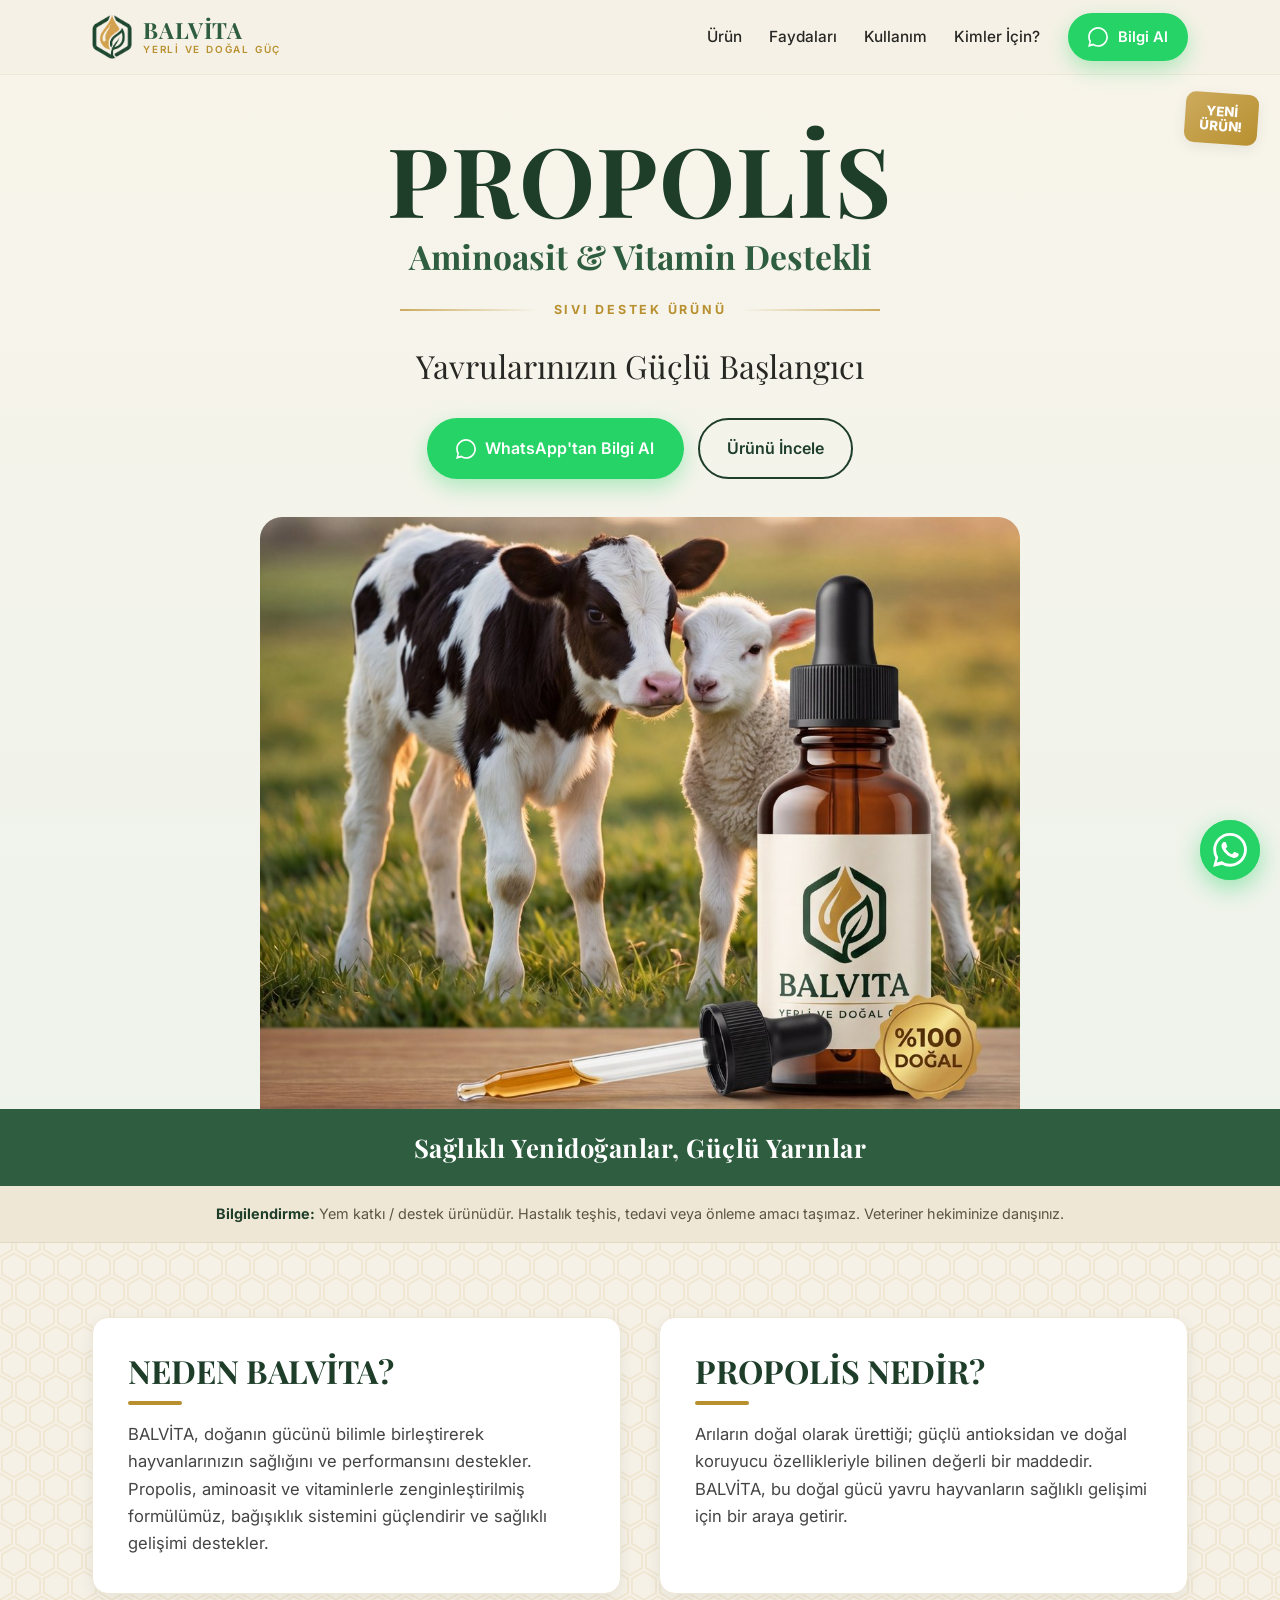
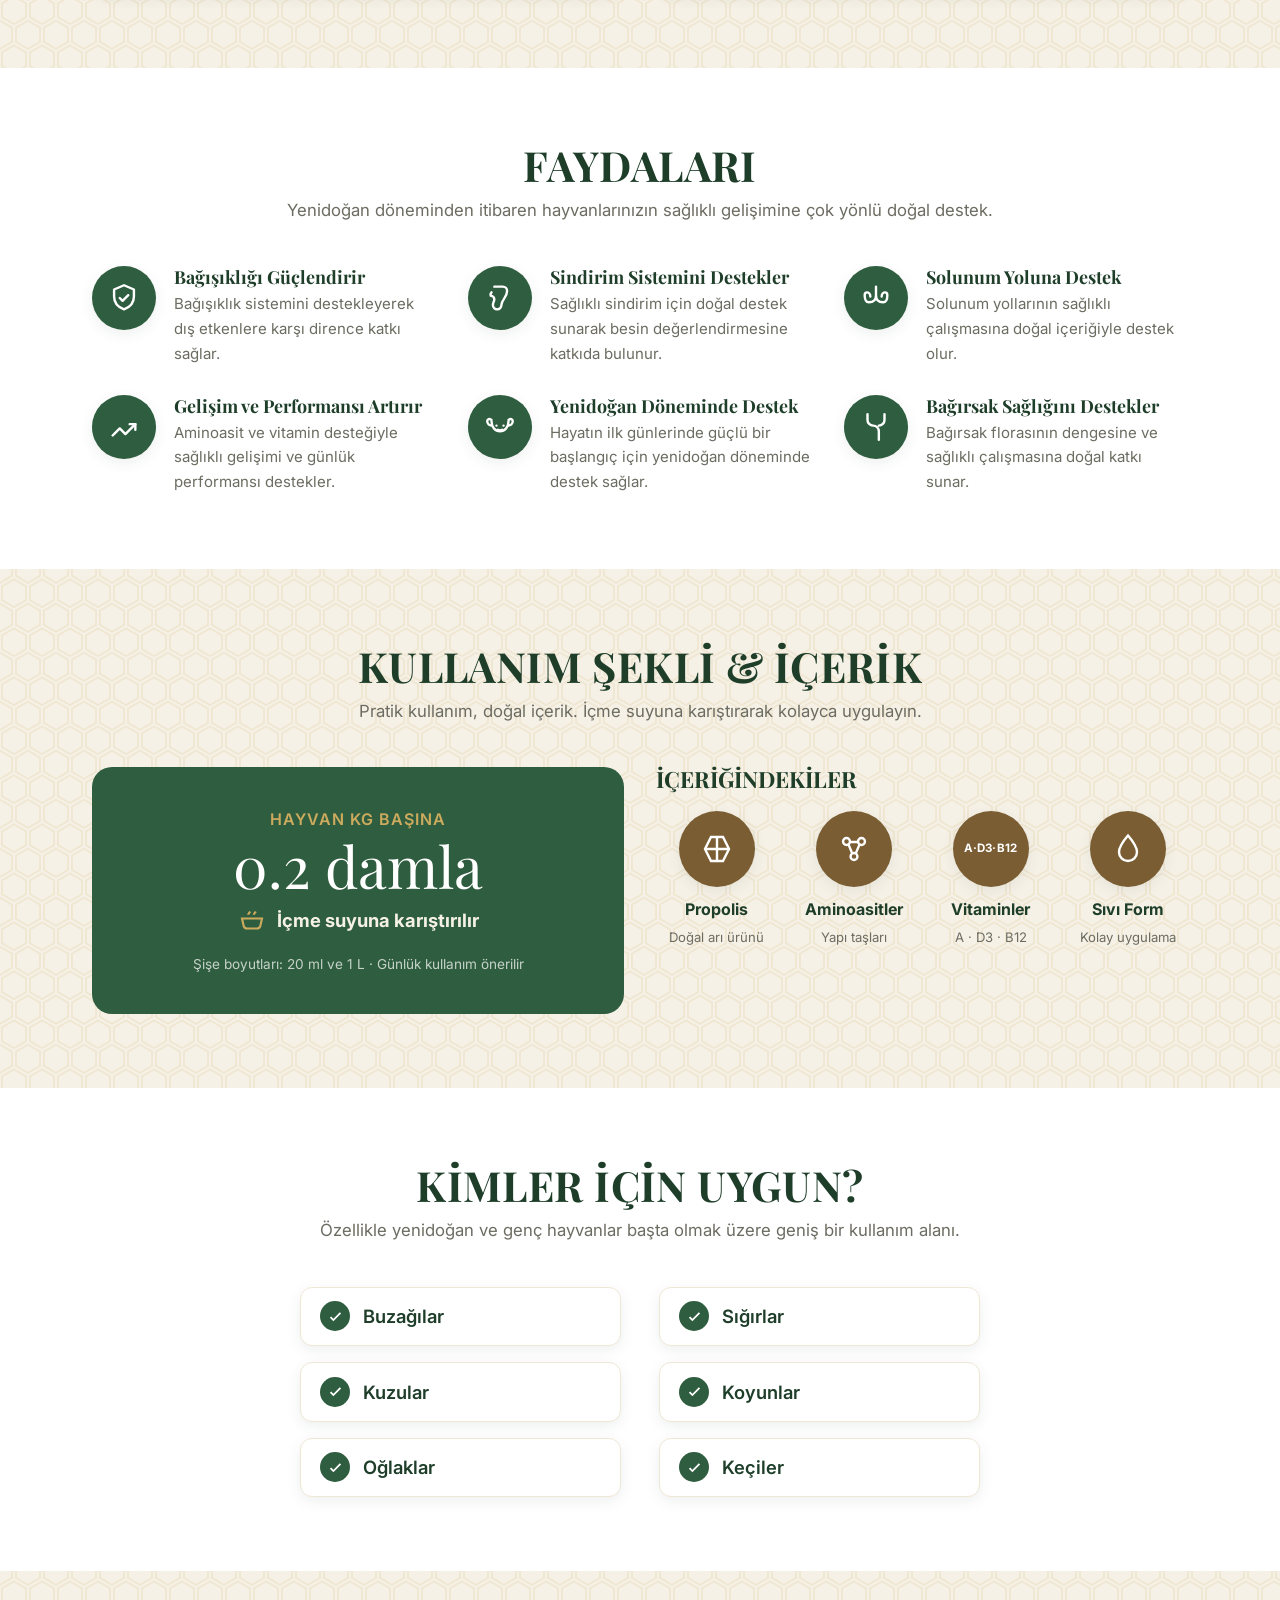
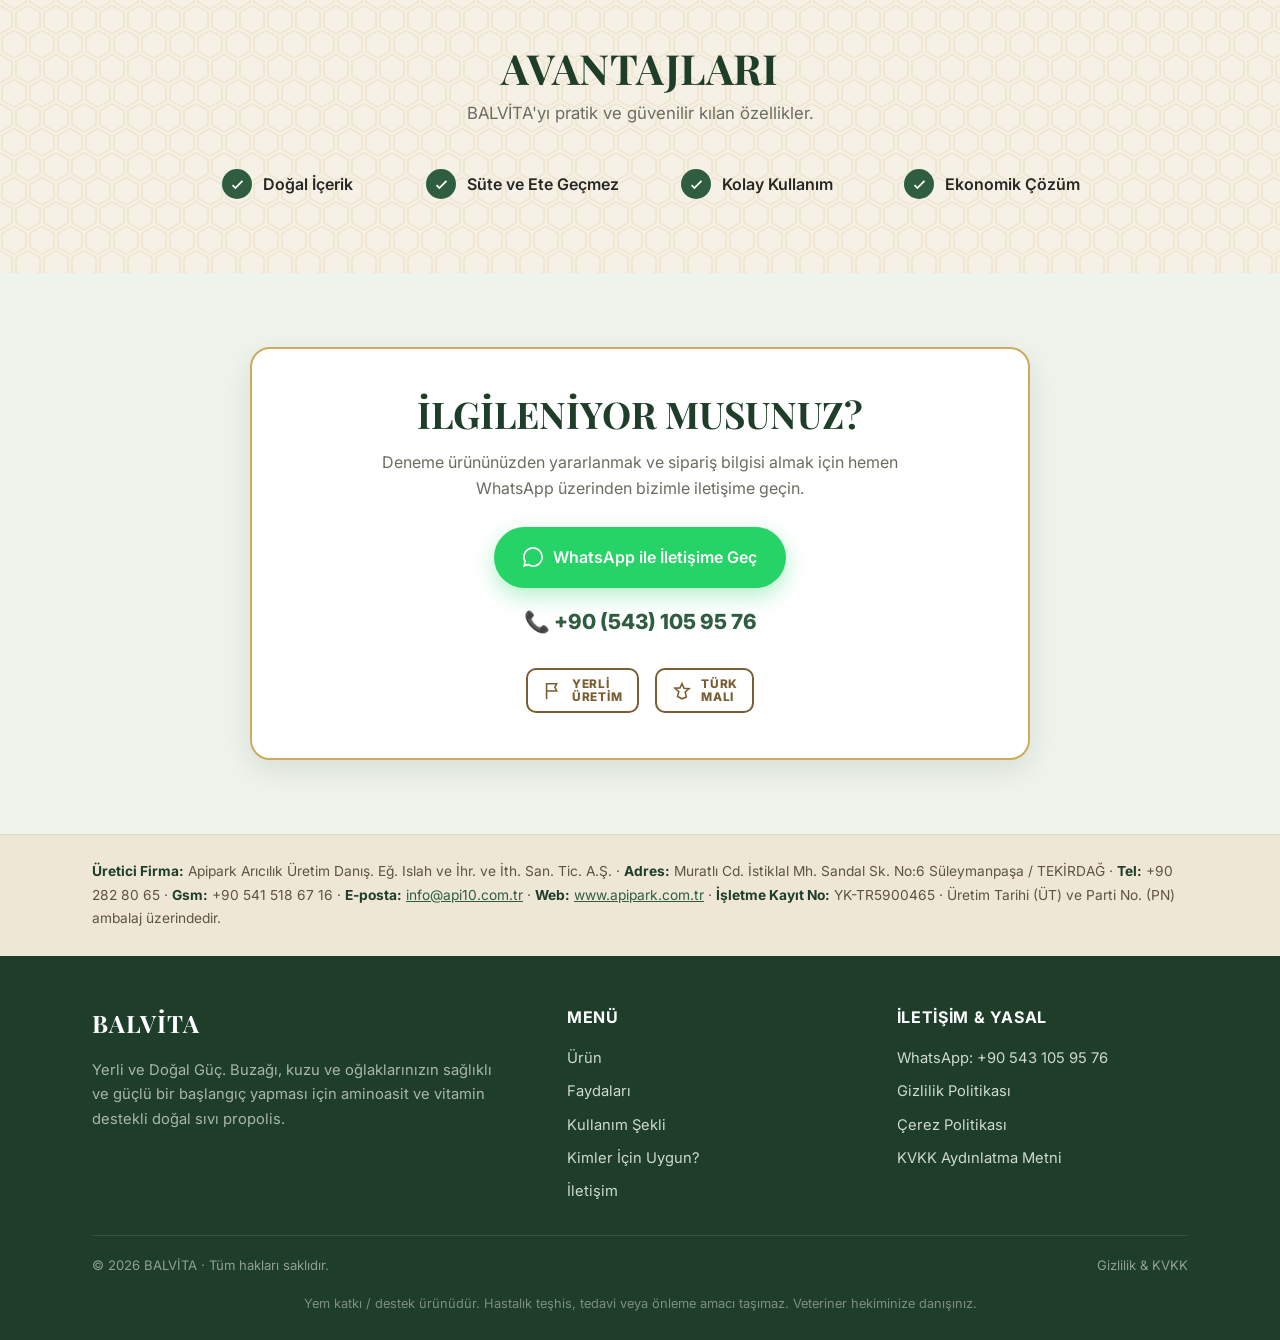
==== commit dbffac1e: "Echtes Produktfoto im Hero (Kalb+Lamm+Flasche vom Flyer) - hero-photo.jpg: fotografischer Teil saube" ====
--- a/index.html
+++ b/index.html
@@ -13,7 +13,7 @@
   <meta property="og:title" content="BALVİTA Propolis | Yavrularınızın Güçlü Başlangıcı" />
   <meta property="og:description" content="Aminoasit ve vitamin destekli %100 doğal sıvı propolis. Buzağı, kuzu ve oğlaklar için doğal destek." />
   <meta property="og:url" content="https://balvita.com.tr/" />
-  <meta property="og:image" content="https://balvita.com.tr/assets/logo-full.png" />
+  <meta property="og:image" content="https://balvita.com.tr/assets/hero-photo.jpg" />
   <link rel="icon" href="assets/logo-mark.png" type="image/png" />
   <link rel="preconnect" href="https://fonts.googleapis.com" />
   <link rel="preconnect" href="https://fonts.gstatic.com" crossorigin />
@@ -63,13 +63,8 @@
         <a class="btn btn-outline" href="#faydalar">Ürünü İncele</a>
       </div>
 
-      <!-- Ürün görseli: gerçek fotoğraf gelince <img class="hero-photo"> ile değişecek -->
       <figure class="hero-figure" data-reveal>
-        <div class="hero-placeholder">
-          <img src="assets/logo-full.png" alt="BALVİTA Propolis" />
-          <p class="note">Sıvı Destek Ürünü · 20 ml &amp; 1 L şişe</p>
-        </div>
-        <span class="float-badge"><span class="big">%100</span>DOĞAL</span>
+        <img class="hero-photo" src="assets/hero-photo.jpg" alt="BALVİTA Propolis · buzağı, kuzu ve oğlaklar için doğal sıvı destek ürünü" />
       </figure>
     </div>
   </section>
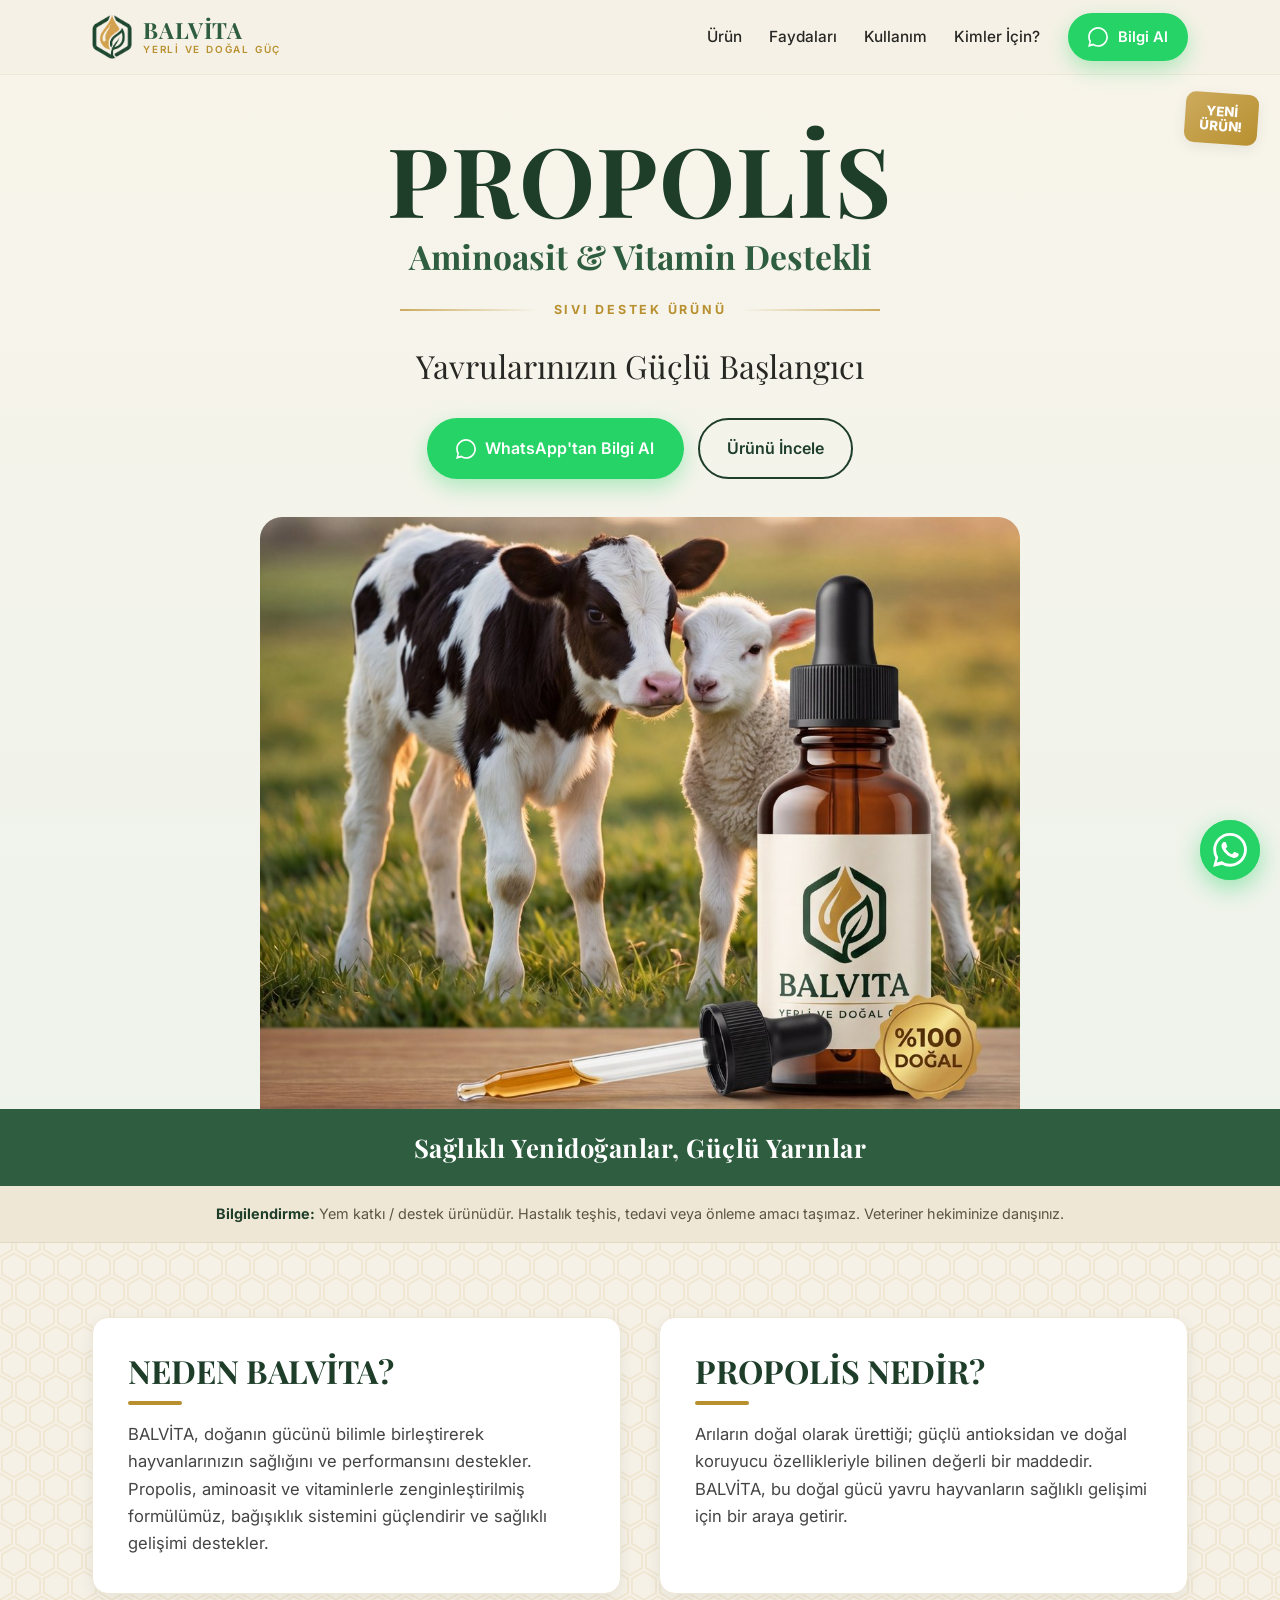
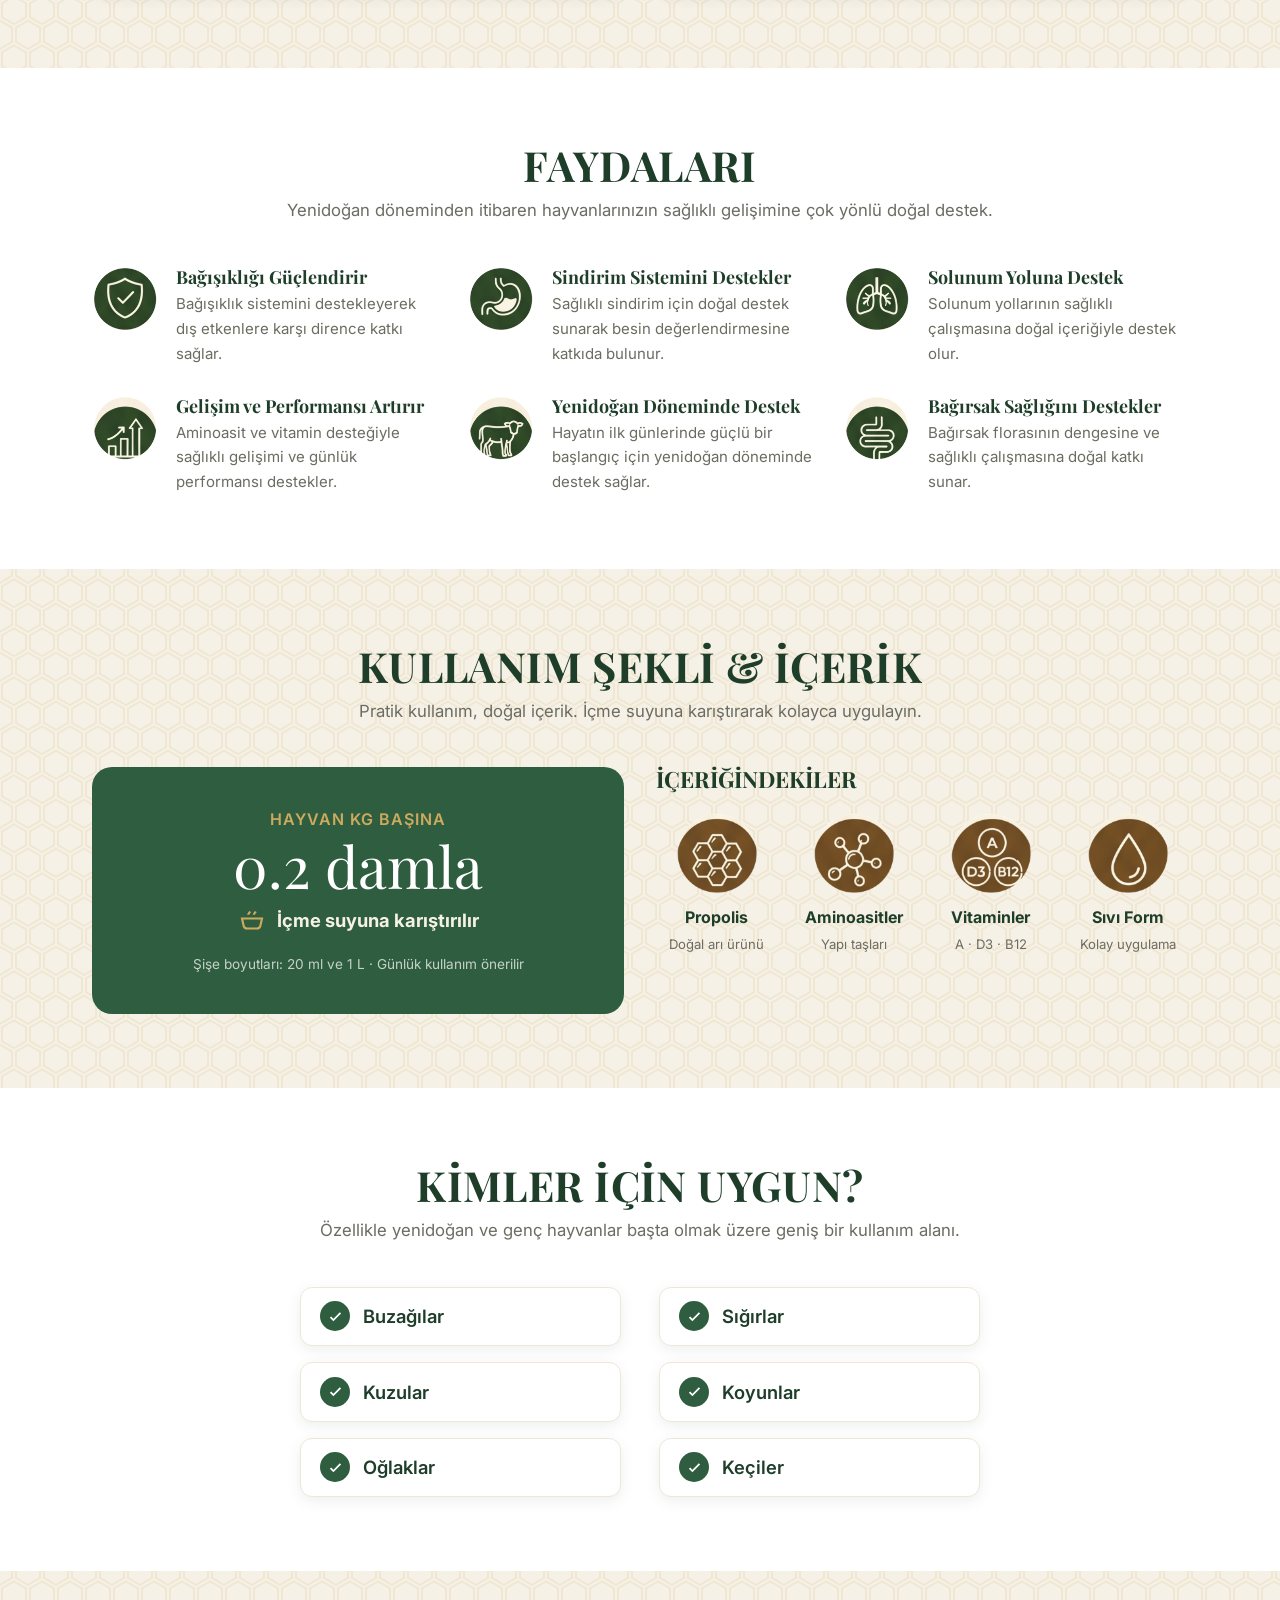
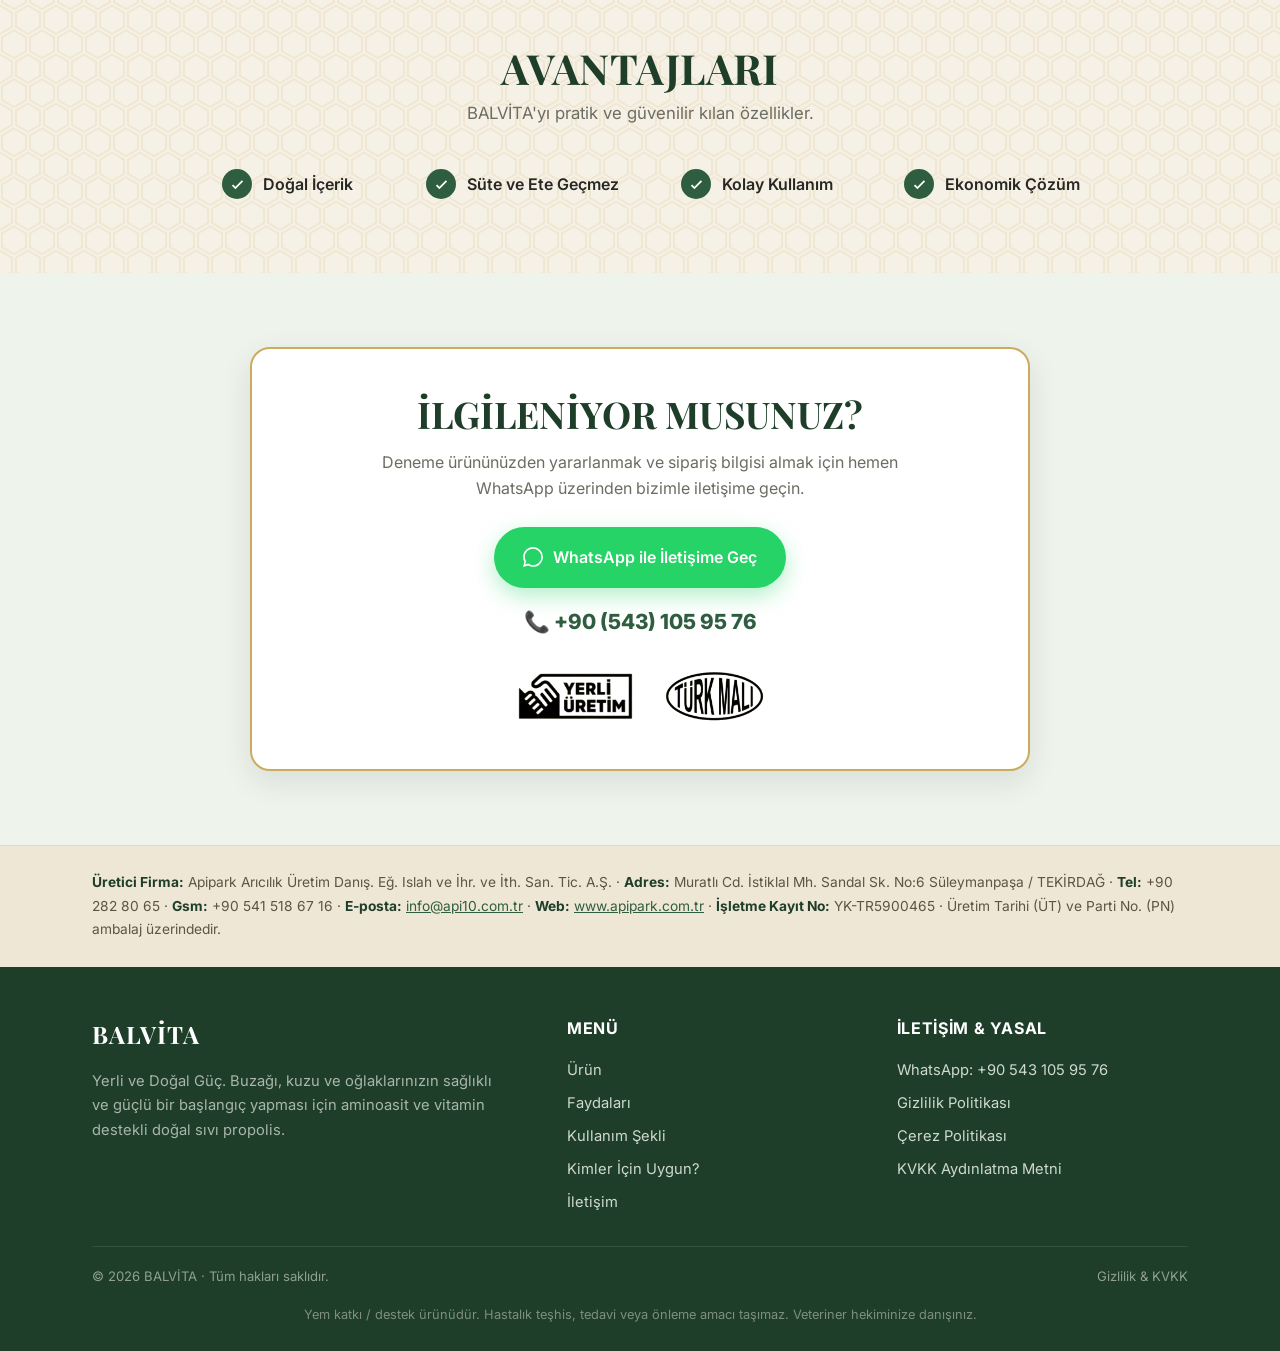
==== commit 5855ae05: "Echte Symbole aus dem Infoblatt eingesetzt - 6 Faydalar-Icons + 4 İçerik-Icons exakt aus dem Flyer a" ====
--- a/index.html
+++ b/index.html
@@ -96,27 +96,27 @@
       <p class="section-intro">Yenidoğan döneminden itibaren hayvanlarınızın sağlıklı gelişimine çok yönlü doğal destek.</p>
       <div class="benefits">
         <div class="benefit" data-reveal>
-          <span class="circle"><svg viewBox="0 0 24 24"><path d="M12 3l7 3v5c0 4.5-3 7.6-7 9-4-1.4-7-4.5-7-9V6l7-3z"/><path d="M9 12l2 2 4-4"/></svg></span>
+          <img class="b-ic" src="assets/icons/fayda-1.png" alt="" loading="lazy" />
           <div><h3>Bağışıklığı Güçlendirir</h3><p>Bağışıklık sistemini destekleyerek dış etkenlere karşı dirence katkı sağlar.</p></div>
         </div>
         <div class="benefit" data-reveal>
-          <span class="circle"><svg viewBox="0 0 24 24"><path d="M8 4h6a3 3 0 013 3c0 5-4 6-4 10a3 3 0 01-6 0c0-2 1-2.5 1-4a2.5 2.5 0 00-2.5-2.5A2.5 2.5 0 016 8"/></svg></span>
+          <img class="b-ic" src="assets/icons/fayda-2.png" alt="" loading="lazy" />
           <div><h3>Sindirim Sistemini Destekler</h3><p>Sağlıklı sindirim için doğal destek sunarak besin değerlendirmesine katkıda bulunur.</p></div>
         </div>
         <div class="benefit" data-reveal>
-          <span class="circle"><svg viewBox="0 0 24 24"><path d="M12 4v7m0-1c0 4-2 5-5 5-2 0-3-2-3-5 0-1 .6-2 1.6-2S8 9 8 11m4-1c0 4 2 5 5 5 2 0 3-2 3-5 0-1-.6-2-1.6-2S16 9 16 11"/></svg></span>
+          <img class="b-ic" src="assets/icons/fayda-3.png" alt="" loading="lazy" />
           <div><h3>Solunum Yoluna Destek</h3><p>Solunum yollarının sağlıklı çalışmasına doğal içeriğiyle destek olur.</p></div>
         </div>
         <div class="benefit" data-reveal>
-          <span class="circle"><svg viewBox="0 0 24 24"><path d="M4 18l5-5 4 4 7-7"/><path d="M16 10h4v4"/></svg></span>
+          <img class="b-ic" src="assets/icons/fayda-4.png" alt="" loading="lazy" />
           <div><h3>Gelişim ve Performansı Artırır</h3><p>Aminoasit ve vitamin desteğiyle sağlıklı gelişimi ve günlük performansı destekler.</p></div>
         </div>
         <div class="benefit" data-reveal>
-          <span class="circle"><svg viewBox="0 0 24 24"><path d="M6 7C4.5 6 3 6.2 3 8s1.5 3 3 3M18 7c1.5-1 3-.8 3 1s-1.5 3-3 3M6 8c0 4 2.6 7 6 7s6-3 6-7"/><path d="M9.5 11h.01M14.5 11h.01M10.5 14c.9.6 2.1.6 3 0"/></svg></span>
+          <img class="b-ic" src="assets/icons/fayda-5.png" alt="" loading="lazy" />
           <div><h3>Yenidoğan Döneminde Destek</h3><p>Hayatın ilk günlerinde güçlü bir başlangıç için yenidoğan döneminde destek sağlar.</p></div>
         </div>
         <div class="benefit" data-reveal>
-          <span class="circle"><svg viewBox="0 0 24 24"><path d="M6 3v4a4 4 0 004 4 4 4 0 014 4v6M18 3v4a4 4 0 01-4 4"/></svg></span>
+          <img class="b-ic" src="assets/icons/fayda-6.png" alt="" loading="lazy" />
           <div><h3>Bağırsak Sağlığını Destekler</h3><p>Bağırsak florasının dengesine ve sağlıklı çalışmasına doğal katkı sunar.</p></div>
         </div>
       </div>
@@ -138,10 +138,10 @@
         <div class="usage-side" data-reveal>
           <h3>İçeriğindekiler</h3>
           <div class="ingredients">
-            <div class="ingredient"><span class="circle"><svg viewBox="0 0 24 24"><path d="M8 4h8l4 8-4 8H8l-4-8z"/><path d="M12 4v16M4 12h16"/></svg></span><strong>Propolis</strong><span>Doğal arı ürünü</span></div>
-            <div class="ingredient"><span class="circle"><svg viewBox="0 0 24 24"><circle cx="7" cy="7" r="2.3"/><circle cx="17" cy="7" r="2.3"/><circle cx="12" cy="17" r="2.3"/><path d="M9.3 7.3h5.4M8.2 8.7l2.6 6.2m5-6.2l-2.6 6.2"/></svg></span><strong>Aminoasitler</strong><span>Yapı taşları</span></div>
-            <div class="ingredient"><span class="circle"><span class="vit">A·D3·B12</span></span><strong>Vitaminler</strong><span>A · D3 · B12</span></div>
-            <div class="ingredient"><span class="circle"><svg viewBox="0 0 24 24"><path d="M12 3s6 7 6 11a6 6 0 01-12 0c0-4 6-11 6-11z"/></svg></span><strong>Sıvı Form</strong><span>Kolay uygulama</span></div>
+            <div class="ingredient"><img class="i-ic" src="assets/icons/icerik-1.png" alt="" loading="lazy" /><strong>Propolis</strong><span>Doğal arı ürünü</span></div>
+            <div class="ingredient"><img class="i-ic" src="assets/icons/icerik-2.png" alt="" loading="lazy" /><strong>Aminoasitler</strong><span>Yapı taşları</span></div>
+            <div class="ingredient"><img class="i-ic" src="assets/icons/icerik-3.png" alt="" loading="lazy" /><strong>Vitaminler</strong><span>A · D3 · B12</span></div>
+            <div class="ingredient"><img class="i-ic" src="assets/icons/icerik-4.png" alt="" loading="lazy" /><strong>Sıvı Form</strong><span>Kolay uygulama</span></div>
           </div>
         </div>
       </div>
@@ -190,8 +190,8 @@
         </a>
         <p class="phone">📞 <a href="https://wa.me/905431059576" target="_blank" rel="noopener">+90 (543) 105 95 76</a></p>
         <div class="made-badges">
-          <span class="stamp"><svg viewBox="0 0 24 24"><path d="M5 21V4h11l-2 4 2 4H5"/></svg> Yerli<br />Üretim</span>
-          <span class="stamp"><svg viewBox="0 0 24 24"><path d="M12 4l2.2 5.1 5.5.4-4.2 3.6 1.3 5.4L12 20.5 7.2 18l1.3-5.4L4.3 9l5.5-.4z"/></svg> Türk<br />Malı</span>
+          <img class="seal" src="assets/icons/seal-yerli.png" alt="Yerli Üretim" loading="lazy" />
+          <img class="seal" src="assets/icons/seal-turk.png" alt="Türk Malı" loading="lazy" />
         </div>
       </div>
     </div>
--- a/css/style.css
+++ b/css/style.css
@@ -110,6 +110,8 @@
 .benefit .circle svg{width:34px;height:34px;stroke:#fff;fill:none;stroke-width:1.7;stroke-linecap:round;stroke-linejoin:round}
 .benefit h3{font-size:1.12rem;color:var(--green-deep);margin-bottom:.25rem;line-height:1.2}
 .benefit p{color:var(--muted);font-size:.94rem}
+.benefit .b-ic{width:66px;height:66px;flex:0 0 auto;display:block}
+.ingredient .i-ic{width:84px;height:84px;margin:0 auto .55rem;display:block}
 
 /* ---------- Kullanım & İçerik ---------- */
 .usage-grid{display:grid;grid-template-columns:1fr 1fr;gap:2rem;align-items:stretch}
@@ -145,7 +147,8 @@
 .cta-box p{color:var(--muted);max-width:520px;margin:.8rem auto 1.6rem}
 .cta-box .phone{font-size:1.3rem;font-weight:800;margin-top:1.1rem;color:var(--green-deep)}
 .cta-box .phone a{color:var(--green)}
-.made-badges{display:flex;gap:1rem;justify-content:center;margin-top:1.8rem;flex-wrap:wrap}
+.made-badges{display:flex;gap:1.6rem;justify-content:center;align-items:center;margin-top:1.8rem;flex-wrap:wrap}
+.made-badges .seal{height:56px;width:auto}
 .stamp{display:inline-flex;align-items:center;gap:.5rem;border:2px solid var(--bronze);color:var(--bronze);border-radius:10px;padding:.5rem .9rem;font-size:.74rem;font-weight:800;letter-spacing:.06em;text-transform:uppercase;line-height:1.05;text-align:left}
 .stamp svg{width:22px;height:22px;stroke:var(--bronze);fill:none;stroke-width:1.7}
 
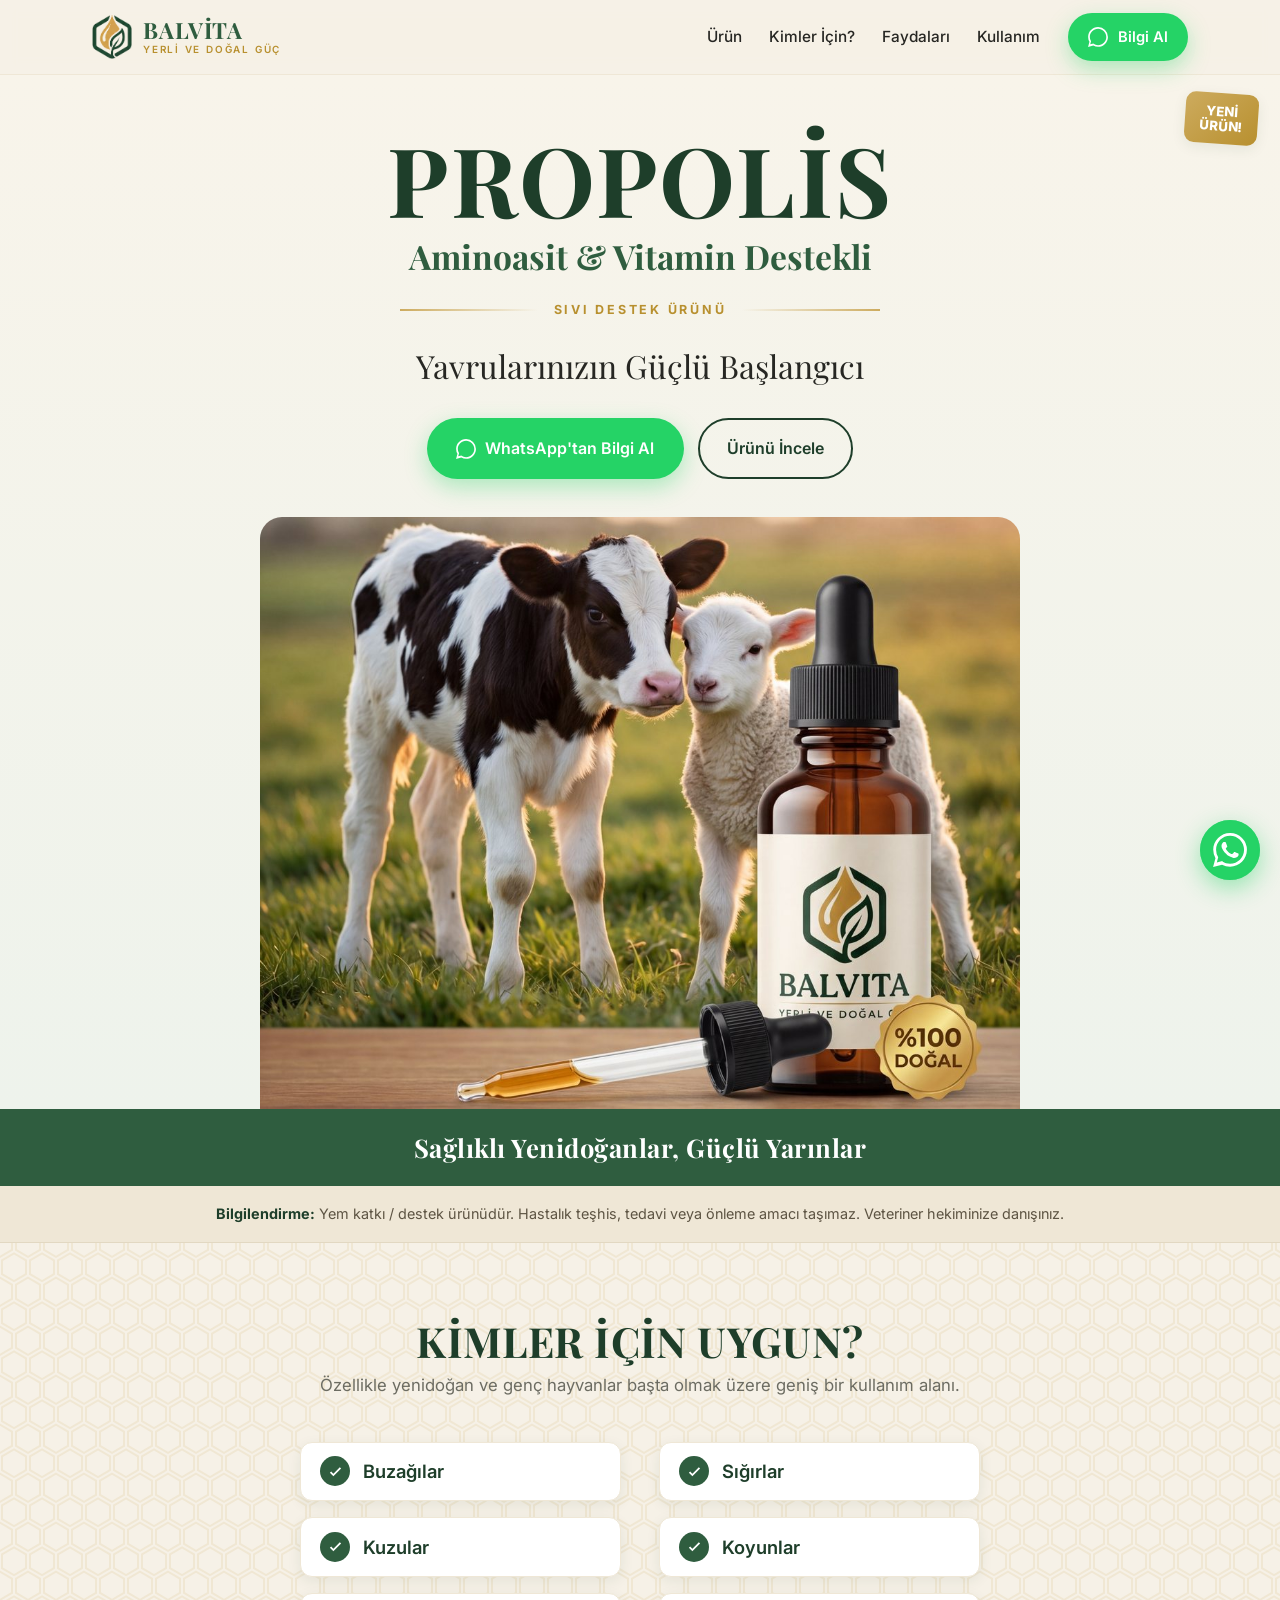
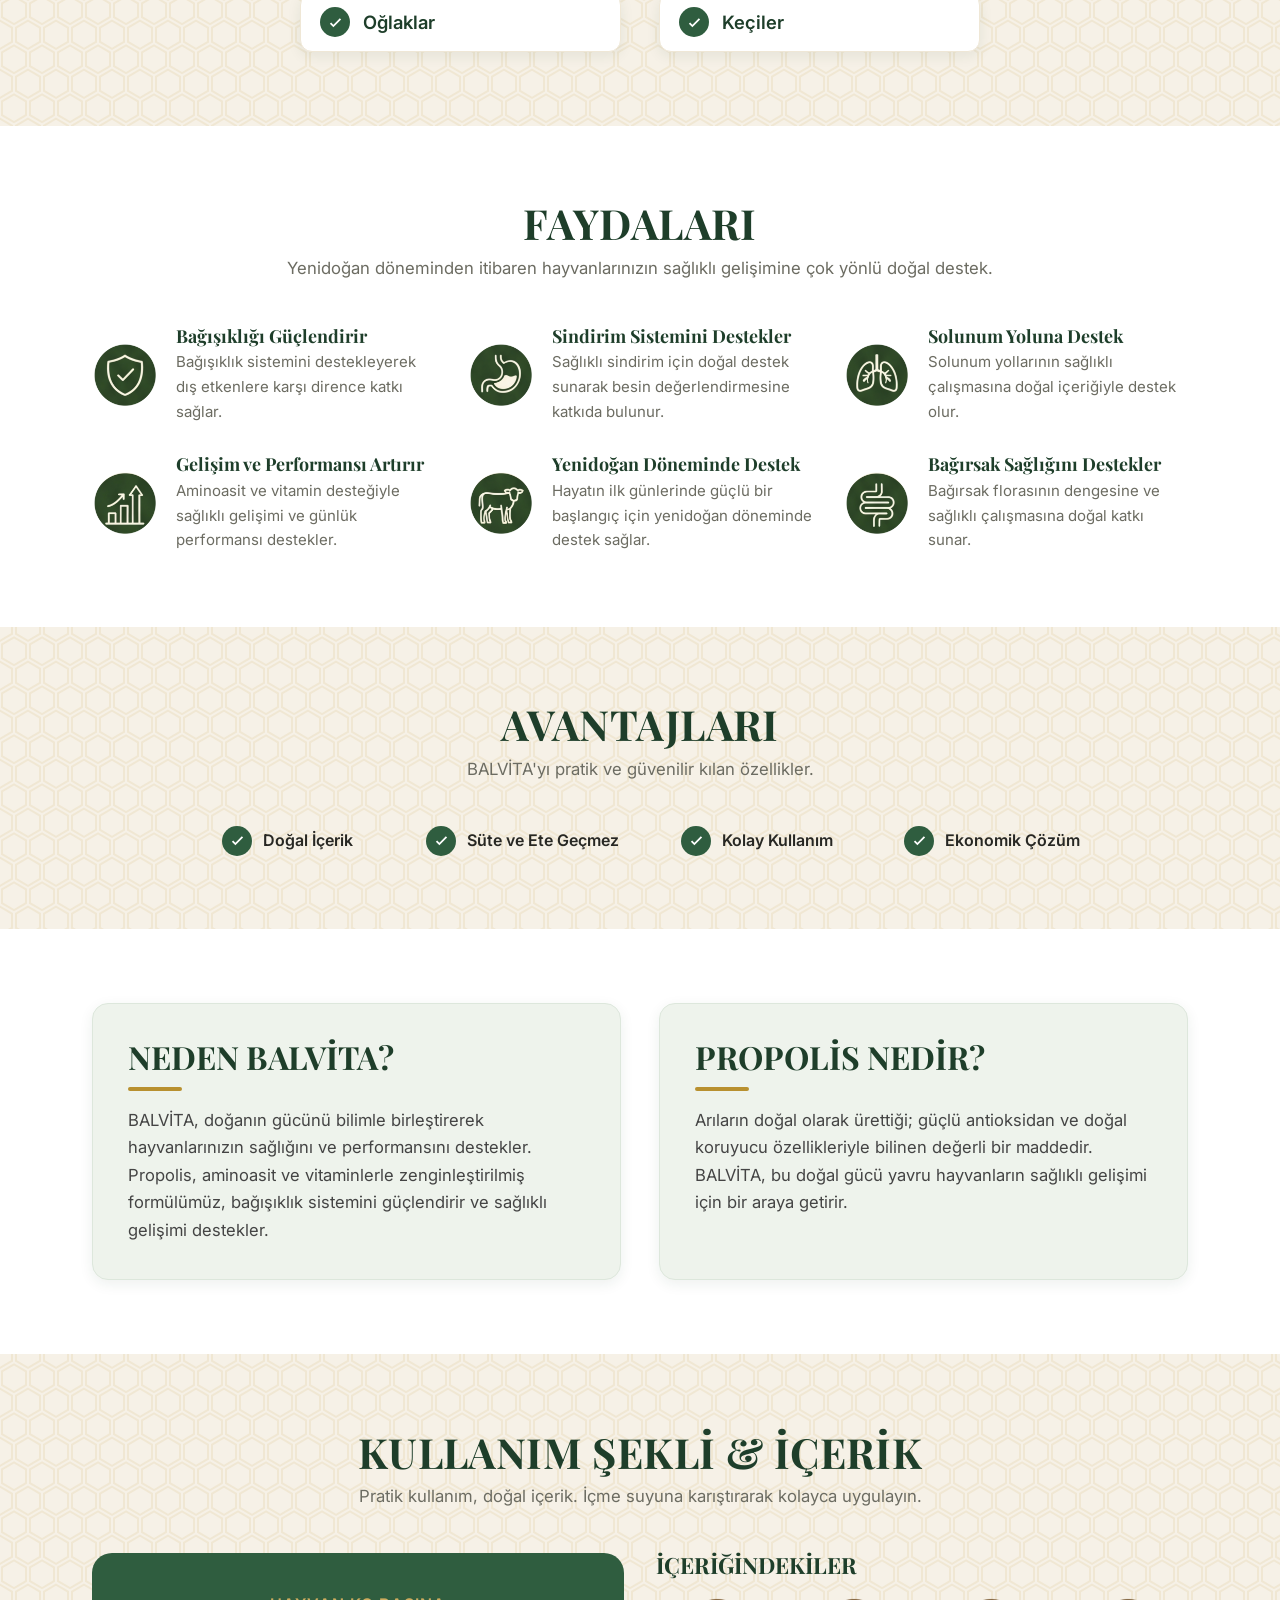
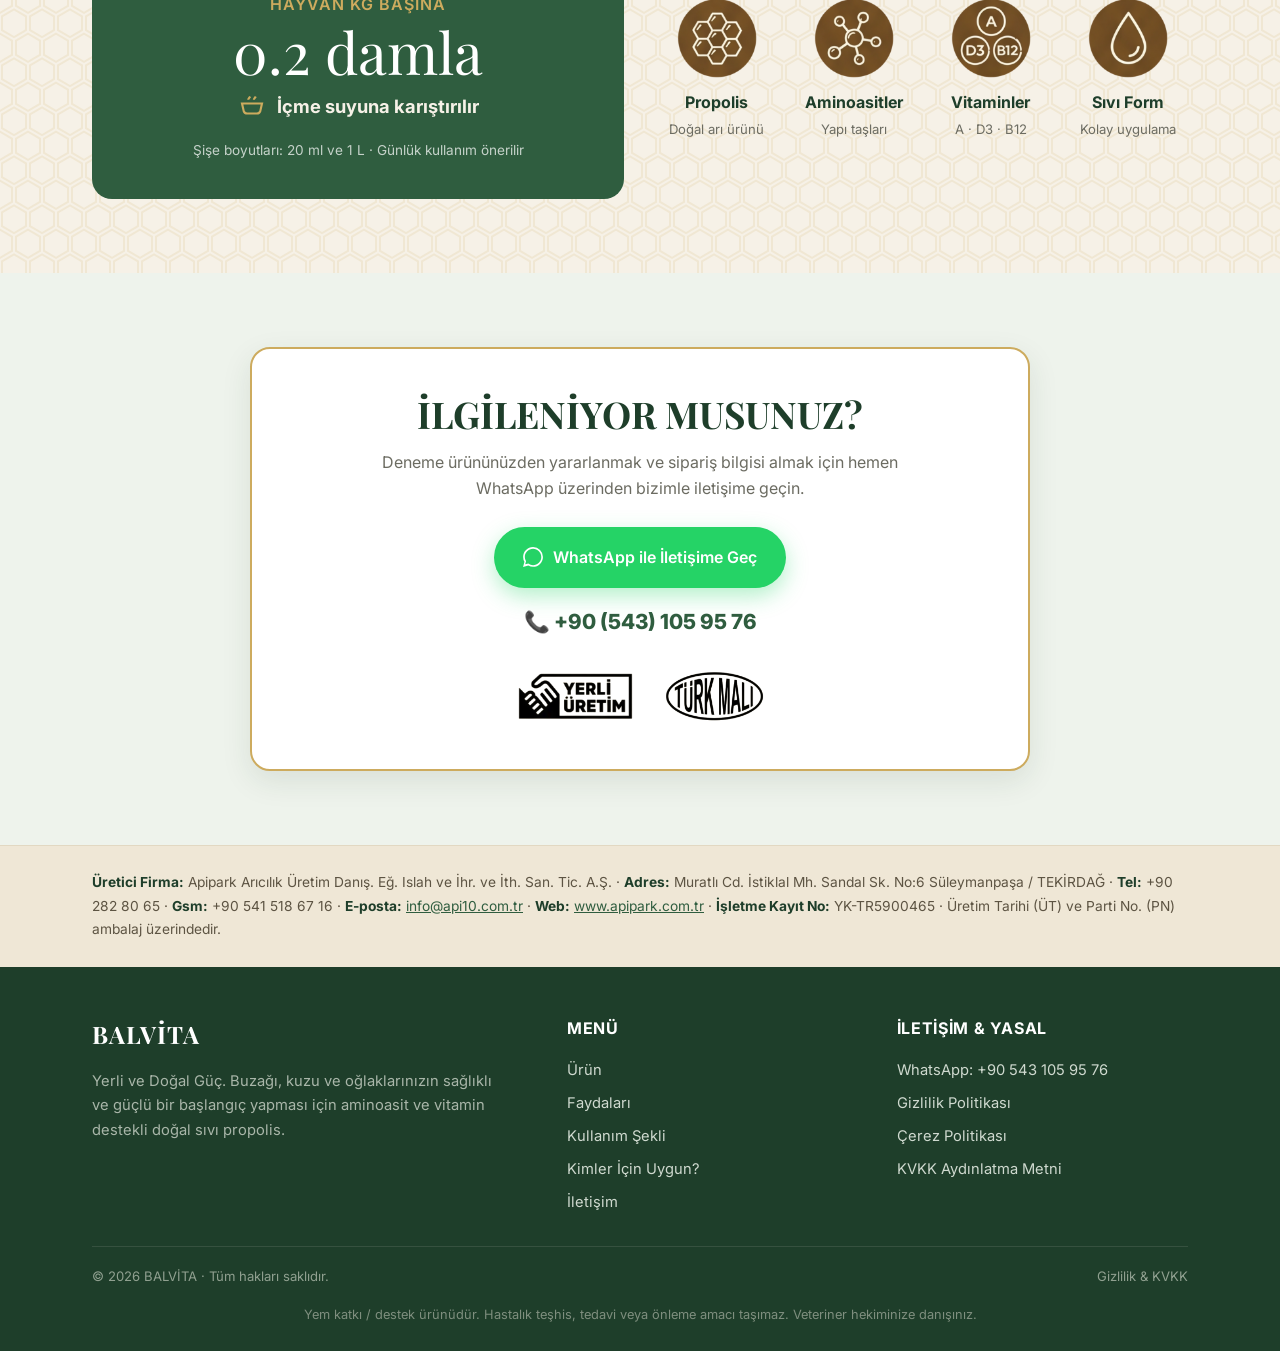
==== commit 157dd30c: "Reihenfolge geändert + Icons neu zentriert Neue Reihenfolge nach Hero: 1. Kimler İçin Uygun? 2. Fayd" ====
--- a/index.html
+++ b/index.html
@@ -36,9 +36,9 @@
       <button class="nav-toggle" aria-label="Menüyü aç/kapat" aria-expanded="false"><span></span><span></span><span></span></button>
       <nav class="nav" id="nav">
         <a class="navlink" href="#urun">Ürün</a>
+        <a class="navlink" href="#kimler">Kimler İçin?</a>
         <a class="navlink" href="#faydalar">Faydaları</a>
         <a class="navlink" href="#kullanim">Kullanım</a>
-        <a class="navlink" href="#kimler">Kimler İçin?</a>
         <a class="btn btn-wa" href="https://wa.me/905431059576?text=Merhaba%2C%20BALV%C4%B0TA%20Propolis%20%C3%BCr%C3%BCn%C3%BC%20hakk%C4%B1nda%20bilgi%20almak%20istiyorum." target="_blank" rel="noopener">
           <svg viewBox="0 0 24 24" fill="currentColor"><path d="M.057 24l1.687-6.163a11.867 11.867 0 01-1.587-5.945C.16 5.335 5.495 0 12.05 0a11.817 11.817 0 018.413 3.488 11.824 11.824 0 013.48 8.414c-.003 6.557-5.338 11.892-11.893 11.892a11.9 11.9 0 01-5.688-1.448L.057 24zm6.597-3.807c1.676.995 3.276 1.591 5.392 1.592 5.448 0 9.886-4.434 9.889-9.885.002-5.462-4.415-9.89-9.881-9.892-5.452 0-9.887 4.434-9.889 9.884a9.86 9.86 0 001.51 5.26l-.999 3.648 3.978-1.039z"/></svg>
           Bilgi Al
@@ -75,81 +75,8 @@
     <div class="container"><strong>Bilgilendirme:</strong> Yem katkı / destek ürünüdür. Hastalık teşhis, tedavi veya önleme amacı taşımaz. Veteriner hekiminize danışınız.</div>
   </div>
 
-  <!-- ======================= NEDEN / PROPOLİS NEDİR ======================= -->
-  <section class="honey">
-    <div class="container two-col">
-      <div class="info-block" data-reveal>
-        <h2>Neden BALVİTA?</h2>
-        <p>BALVİTA, doğanın gücünü bilimle birleştirerek hayvanlarınızın sağlığını ve performansını destekler. Propolis, aminoasit ve vitaminlerle zenginleştirilmiş formülümüz, bağışıklık sistemini güçlendirir ve sağlıklı gelişimi destekler.</p>
-      </div>
-      <div class="info-block" data-reveal>
-        <h2>Propolis Nedir?</h2>
-        <p>Arıların doğal olarak ürettiği; güçlü antioksidan ve doğal koruyucu özellikleriyle bilinen değerli bir maddedir. BALVİTA, bu doğal gücü yavru hayvanların sağlıklı gelişimi için bir araya getirir.</p>
-      </div>
-    </div>
-  </section>
-
-  <!-- ======================= FAYDALARI ======================= -->
-  <section id="faydalar" class="section-alt">
-    <div class="container">
-      <h2 class="section-title">Faydaları</h2>
-      <p class="section-intro">Yenidoğan döneminden itibaren hayvanlarınızın sağlıklı gelişimine çok yönlü doğal destek.</p>
-      <div class="benefits">
-        <div class="benefit" data-reveal>
-          <img class="b-ic" src="assets/icons/fayda-1.png" alt="" loading="lazy" />
-          <div><h3>Bağışıklığı Güçlendirir</h3><p>Bağışıklık sistemini destekleyerek dış etkenlere karşı dirence katkı sağlar.</p></div>
-        </div>
-        <div class="benefit" data-reveal>
-          <img class="b-ic" src="assets/icons/fayda-2.png" alt="" loading="lazy" />
-          <div><h3>Sindirim Sistemini Destekler</h3><p>Sağlıklı sindirim için doğal destek sunarak besin değerlendirmesine katkıda bulunur.</p></div>
-        </div>
-        <div class="benefit" data-reveal>
-          <img class="b-ic" src="assets/icons/fayda-3.png" alt="" loading="lazy" />
-          <div><h3>Solunum Yoluna Destek</h3><p>Solunum yollarının sağlıklı çalışmasına doğal içeriğiyle destek olur.</p></div>
-        </div>
-        <div class="benefit" data-reveal>
-          <img class="b-ic" src="assets/icons/fayda-4.png" alt="" loading="lazy" />
-          <div><h3>Gelişim ve Performansı Artırır</h3><p>Aminoasit ve vitamin desteğiyle sağlıklı gelişimi ve günlük performansı destekler.</p></div>
-        </div>
-        <div class="benefit" data-reveal>
-          <img class="b-ic" src="assets/icons/fayda-5.png" alt="" loading="lazy" />
-          <div><h3>Yenidoğan Döneminde Destek</h3><p>Hayatın ilk günlerinde güçlü bir başlangıç için yenidoğan döneminde destek sağlar.</p></div>
-        </div>
-        <div class="benefit" data-reveal>
-          <img class="b-ic" src="assets/icons/fayda-6.png" alt="" loading="lazy" />
-          <div><h3>Bağırsak Sağlığını Destekler</h3><p>Bağırsak florasının dengesine ve sağlıklı çalışmasına doğal katkı sunar.</p></div>
-        </div>
-      </div>
-    </div>
-  </section>
-
-  <!-- ======================= KULLANIM & İÇERİK ======================= -->
-  <section id="kullanim" class="honey">
-    <div class="container">
-      <h2 class="section-title">Kullanım Şekli &amp; İçerik</h2>
-      <p class="section-intro">Pratik kullanım, doğal içerik. İçme suyuna karıştırarak kolayca uygulayın.</p>
-      <div class="usage-grid">
-        <div class="usage-box" data-reveal>
-          <span class="label">Hayvan kg başına</span>
-          <div class="dose">0.2 damla</div>
-          <div class="how"><svg viewBox="0 0 24 24"><path d="M4 10h16l-1.4 6.2A3 3 0 0115.7 18H8.3a3 3 0 01-2.9-1.8z"/><path d="M9 7c0-1.2 1-1.6 1.5-2.6M13.5 7c0-1.2 1-1.6 1.5-2.6"/></svg> İçme suyuna karıştırılır</div>
-          <div class="meta">Şişe boyutları: 20 ml ve 1 L · Günlük kullanım önerilir</div>
-        </div>
-        <div class="usage-side" data-reveal>
-          <h3>İçeriğindekiler</h3>
-          <div class="ingredients">
-            <div class="ingredient"><img class="i-ic" src="assets/icons/icerik-1.png" alt="" loading="lazy" /><strong>Propolis</strong><span>Doğal arı ürünü</span></div>
-            <div class="ingredient"><img class="i-ic" src="assets/icons/icerik-2.png" alt="" loading="lazy" /><strong>Aminoasitler</strong><span>Yapı taşları</span></div>
-            <div class="ingredient"><img class="i-ic" src="assets/icons/icerik-3.png" alt="" loading="lazy" /><strong>Vitaminler</strong><span>A · D3 · B12</span></div>
-            <div class="ingredient"><img class="i-ic" src="assets/icons/icerik-4.png" alt="" loading="lazy" /><strong>Sıvı Form</strong><span>Kolay uygulama</span></div>
-          </div>
-        </div>
-      </div>
-    </div>
-  </section>
-
   <!-- ======================= KİMLER İÇİN UYGUN ======================= -->
-  <section id="kimler" class="section-alt">
+  <section id="kimler" class="honey">
     <div class="container">
       <h2 class="section-title">Kimler İçin Uygun?</h2>
       <p class="section-intro">Özellikle yenidoğan ve genç hayvanlar başta olmak üzere geniş bir kullanım alanı.</p>
@@ -164,6 +91,40 @@
     </div>
   </section>
 
+  <!-- ======================= FAYDALARI ======================= -->
+  <section id="faydalar" class="section-alt">
+    <div class="container">
+      <h2 class="section-title">Faydaları</h2>
+      <p class="section-intro">Yenidoğan döneminden itibaren hayvanlarınızın sağlıklı gelişimine çok yönlü doğal destek.</p>
+      <div class="benefits">
+        <div class="benefit" data-reveal>
+          <img class="b-ic" src="assets/icons/fayda-1.png" alt="" loading="lazy" />
+          <div><h3>Bağışıklığı Güçlendirir</h3><p>Bağışıklık sistemini destekleyerek dış etkenlere karşı dirence katkı sağlar.</p></div>
+        </div>
+        <div class="benefit" data-reveal>
+          <img class="b-ic" src="assets/icons/fayda-2.png" alt="" loading="lazy" />
+          <div><h3>Sindirim Sistemini Destekler</h3><p>Sağlıklı sindirim için doğal destek sunarak besin değerlendirmesine katkıda bulunur.</p></div>
+        </div>
+        <div class="benefit" data-reveal>
+          <img class="b-ic" src="assets/icons/fayda-3.png" alt="" loading="lazy" />
+          <div><h3>Solunum Yoluna Destek</h3><p>Solunum yollarının sağlıklı çalışmasına doğal içeriğiyle destek olur.</p></div>
+        </div>
+        <div class="benefit" data-reveal>
+          <img class="b-ic" src="assets/icons/fayda-4.png" alt="" loading="lazy" />
+          <div><h3>Gelişim ve Performansı Artırır</h3><p>Aminoasit ve vitamin desteğiyle sağlıklı gelişimi ve günlük performansı destekler.</p></div>
+        </div>
+        <div class="benefit" data-reveal>
+          <img class="b-ic" src="assets/icons/fayda-5.png" alt="" loading="lazy" />
+          <div><h3>Yenidoğan Döneminde Destek</h3><p>Hayatın ilk günlerinde güçlü bir başlangıç için yenidoğan döneminde destek sağlar.</p></div>
+        </div>
+        <div class="benefit" data-reveal>
+          <img class="b-ic" src="assets/icons/fayda-6.png" alt="" loading="lazy" />
+          <div><h3>Bağırsak Sağlığını Destekler</h3><p>Bağırsak florasının dengesine ve sağlıklı çalışmasına doğal katkı sunar.</p></div>
+        </div>
+      </div>
+    </div>
+  </section>
+
   <!-- ======================= AVANTAJLARI ======================= -->
   <section class="honey">
     <div class="container">
@@ -174,6 +135,45 @@
         <div class="adv" data-reveal><span class="check"><svg viewBox="0 0 24 24"><path d="M5 13l4 4L19 7"/></svg></span>Süte ve Ete Geçmez</div>
         <div class="adv" data-reveal><span class="check"><svg viewBox="0 0 24 24"><path d="M5 13l4 4L19 7"/></svg></span>Kolay Kullanım</div>
         <div class="adv" data-reveal><span class="check"><svg viewBox="0 0 24 24"><path d="M5 13l4 4L19 7"/></svg></span>Ekonomik Çözüm</div>
+      </div>
+    </div>
+  </section>
+
+  <!-- ======================= NEDEN / PROPOLİS NEDİR ======================= -->
+  <section class="section-alt">
+    <div class="container two-col">
+      <div class="info-block" data-reveal>
+        <h2>Neden BALVİTA?</h2>
+        <p>BALVİTA, doğanın gücünü bilimle birleştirerek hayvanlarınızın sağlığını ve performansını destekler. Propolis, aminoasit ve vitaminlerle zenginleştirilmiş formülümüz, bağışıklık sistemini güçlendirir ve sağlıklı gelişimi destekler.</p>
+      </div>
+      <div class="info-block" data-reveal>
+        <h2>Propolis Nedir?</h2>
+        <p>Arıların doğal olarak ürettiği; güçlü antioksidan ve doğal koruyucu özellikleriyle bilinen değerli bir maddedir. BALVİTA, bu doğal gücü yavru hayvanların sağlıklı gelişimi için bir araya getirir.</p>
+      </div>
+    </div>
+  </section>
+
+  <!-- ======================= KULLANIM & İÇERİK ======================= -->
+  <section id="kullanim" class="honey">
+    <div class="container">
+      <h2 class="section-title">Kullanım Şekli &amp; İçerik</h2>
+      <p class="section-intro">Pratik kullanım, doğal içerik. İçme suyuna karıştırarak kolayca uygulayın.</p>
+      <div class="usage-grid">
+        <div class="usage-box" data-reveal>
+          <span class="label">Hayvan kg başına</span>
+          <div class="dose">0.2 damla</div>
+          <div class="how"><svg viewBox="0 0 24 24"><path d="M4 10h16l-1.4 6.2A3 3 0 0115.7 18H8.3a3 3 0 01-2.9-1.8z"/><path d="M9 7c0-1.2 1-1.6 1.5-2.6M13.5 7c0-1.2 1-1.6 1.5-2.6"/></svg> İçme suyuna karıştırılır</div>
+          <div class="meta">Şişe boyutları: 20 ml ve 1 L · Günlük kullanım önerilir</div>
+        </div>
+        <div class="usage-side" data-reveal>
+          <h3>İçeriğindekiler</h3>
+          <div class="ingredients">
+            <div class="ingredient"><img class="i-ic" src="assets/icons/icerik-1.png" alt="" loading="lazy" /><strong>Propolis</strong><span>Doğal arı ürünü</span></div>
+            <div class="ingredient"><img class="i-ic" src="assets/icons/icerik-2.png" alt="" loading="lazy" /><strong>Aminoasitler</strong><span>Yapı taşları</span></div>
+            <div class="ingredient"><img class="i-ic" src="assets/icons/icerik-3.png" alt="" loading="lazy" /><strong>Vitaminler</strong><span>A · D3 · B12</span></div>
+            <div class="ingredient"><img class="i-ic" src="assets/icons/icerik-4.png" alt="" loading="lazy" /><strong>Sıvı Form</strong><span>Kolay uygulama</span></div>
+          </div>
+        </div>
       </div>
     </div>
   </section>
--- a/css/style.css
+++ b/css/style.css
@@ -98,14 +98,14 @@
 
 /* ---------- Neden / Propolis nedir ---------- */
 .two-col{display:grid;grid-template-columns:1fr 1fr;gap:2.4rem;align-items:stretch}
-.info-block{background:var(--white);border:1px solid var(--cream-2);border-radius:var(--radius);padding:2.2rem;box-shadow:var(--shadow-sm)}
+.info-block{background:var(--green-soft);border:1px solid #dde7dc;border-radius:var(--radius);padding:2.2rem;box-shadow:var(--shadow-sm)}
 .info-block h2{font-size:clamp(1.5rem,3vw,2rem);text-align:left;text-transform:uppercase}
 .info-block h2::after{content:"";display:block;width:54px;height:4px;background:var(--gold);border-radius:3px;margin-top:.7rem}
 .info-block p{color:#444;margin-top:1rem;font-size:1.04rem}
 
 /* ---------- Faydalar (yeşil daire ikonlar) ---------- */
 .benefits{display:grid;grid-template-columns:repeat(3,1fr);gap:1.8rem 2rem}
-.benefit{display:flex;gap:1.1rem;align-items:flex-start}
+.benefit{display:flex;gap:1.1rem;align-items:center}
 .benefit .circle{flex:0 0 auto;width:64px;height:64px;border-radius:50%;background:var(--green);display:flex;align-items:center;justify-content:center;box-shadow:var(--shadow-sm)}
 .benefit .circle svg{width:34px;height:34px;stroke:#fff;fill:none;stroke-width:1.7;stroke-linecap:round;stroke-linejoin:round}
 .benefit h3{font-size:1.12rem;color:var(--green-deep);margin-bottom:.25rem;line-height:1.2}
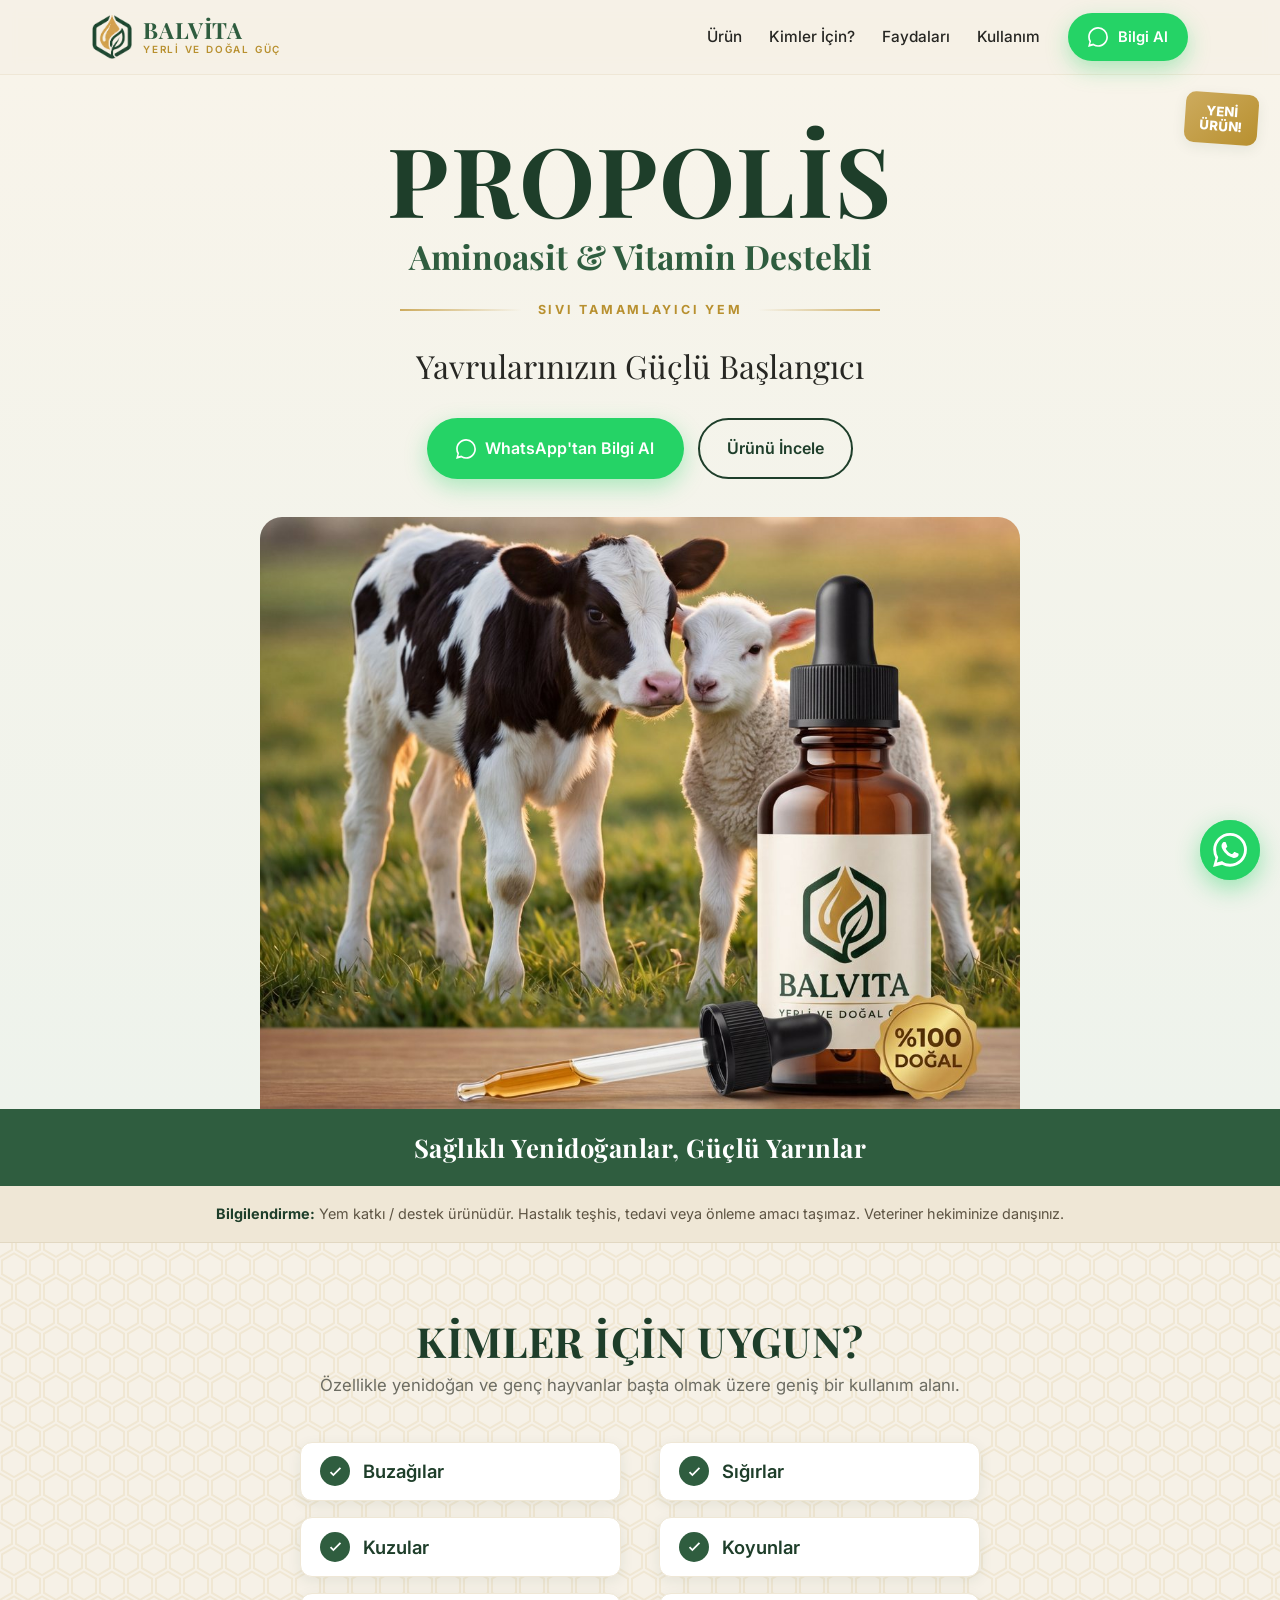
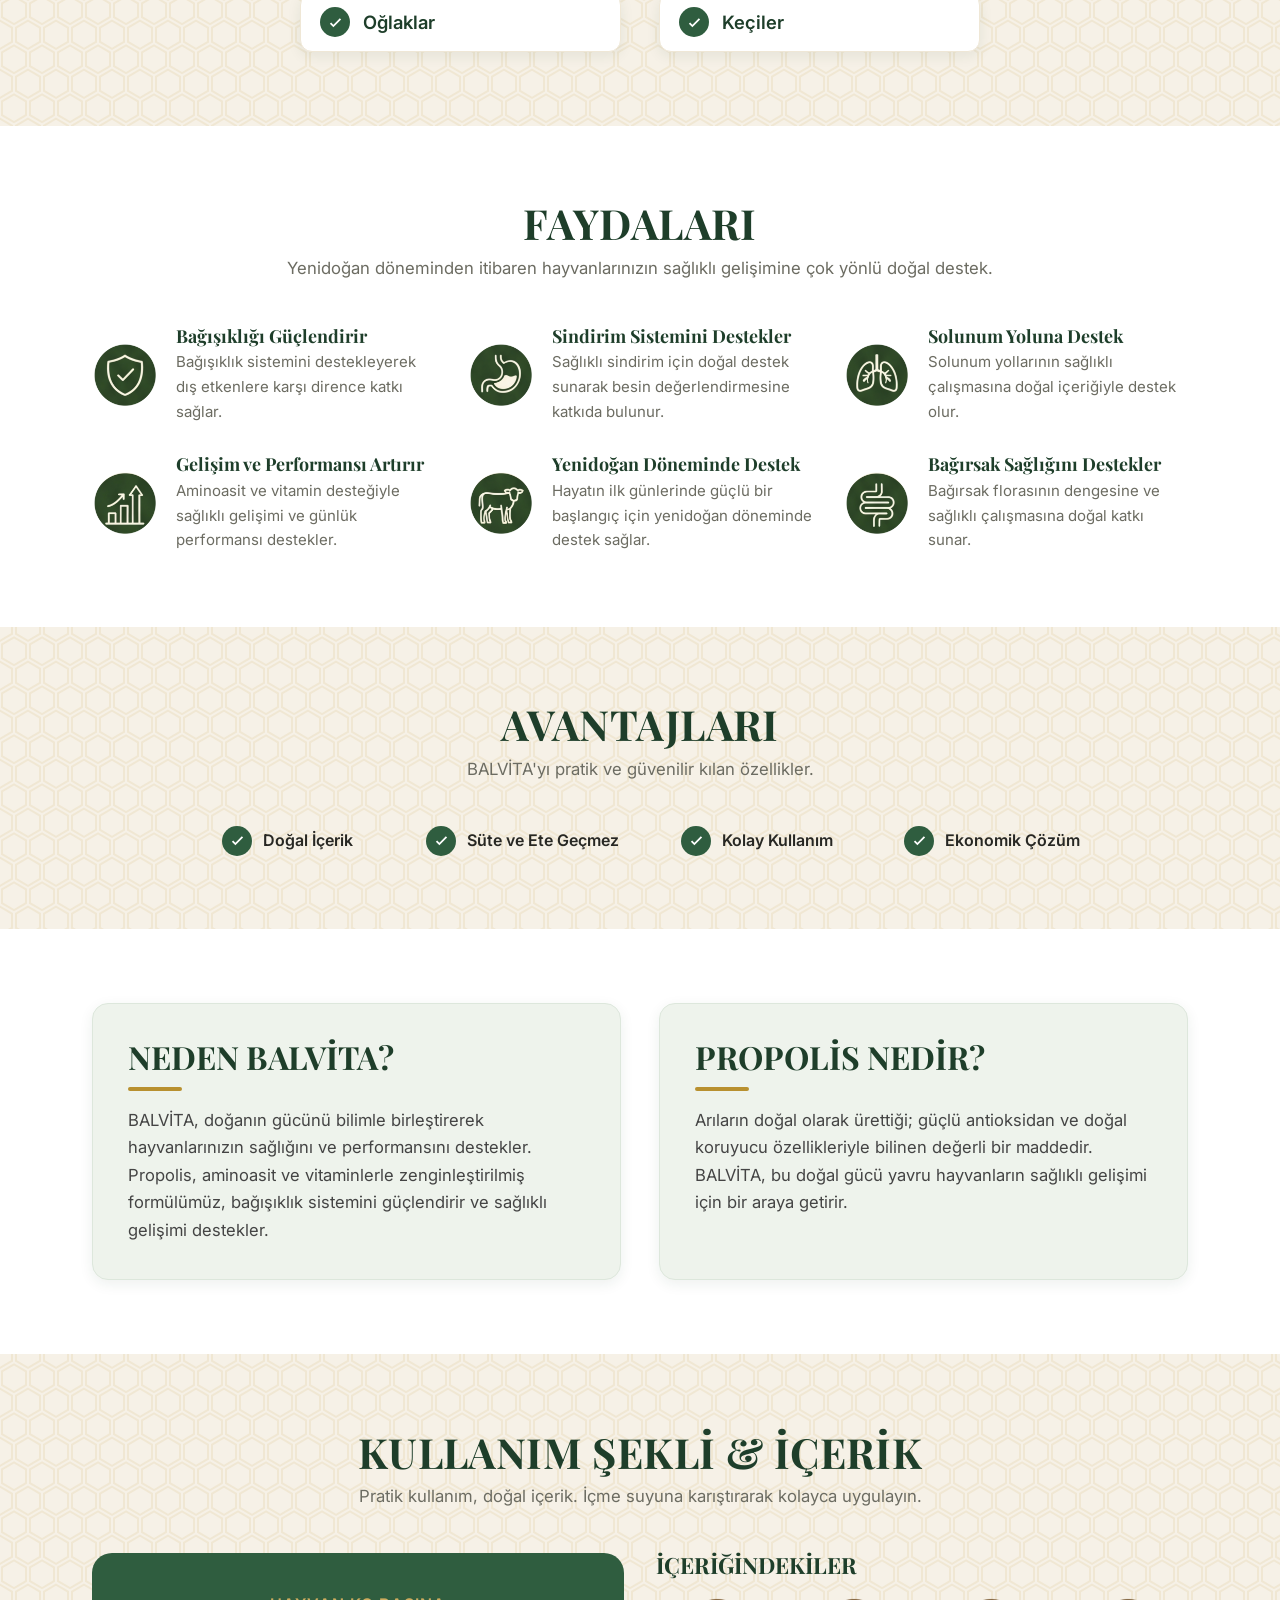
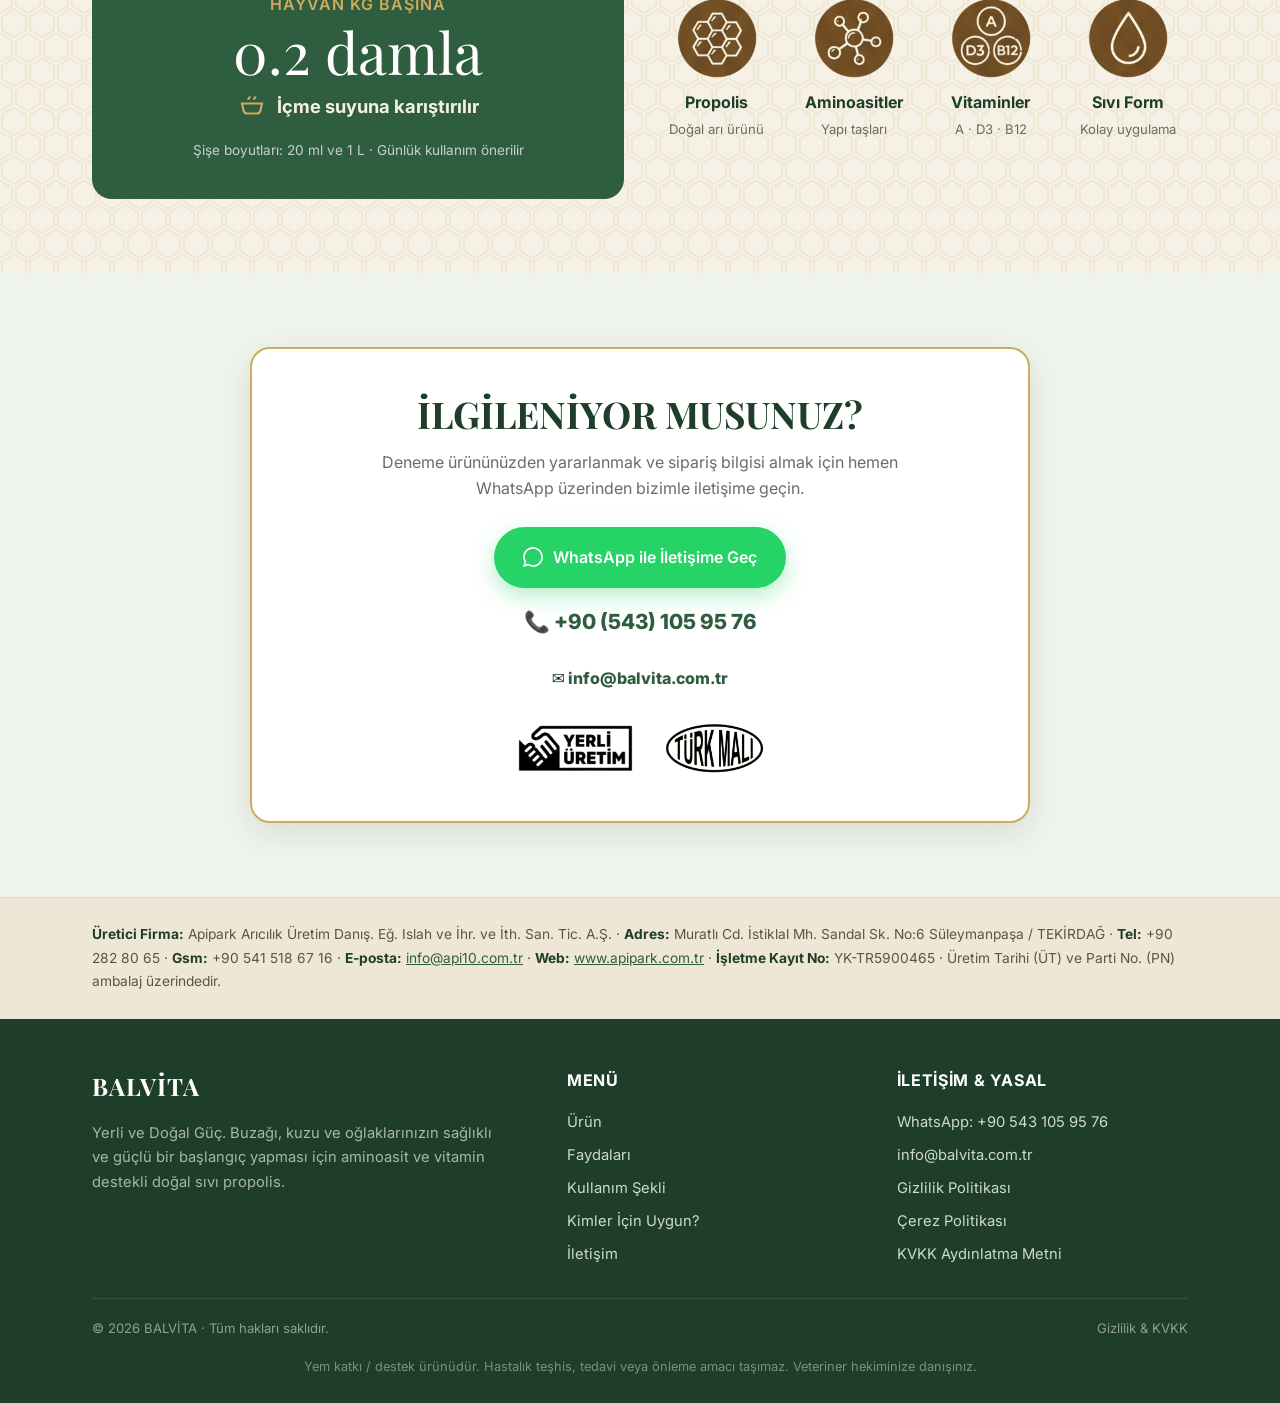
==== commit 8c151e31: "Sıvı Destek Ürünü → Sıvı Tamamlayıcı Yem + E-Mail info@balvita.com.tr - Alle Vorkommen von 'Sıvı Des" ====
--- a/index.html
+++ b/index.html
@@ -4,7 +4,7 @@
   <meta charset="UTF-8" />
   <meta name="viewport" content="width=device-width, initial-scale=1.0" />
   <title>BALVİTA Propolis | Buzağı, Kuzu ve Oğlaklar İçin Doğal Destek Ürünü</title>
-  <meta name="description" content="BALVİTA Propolis; buzağı, kuzu, oğlak ve diğer çiftlik hayvanları için aminoasit ve vitamin destekli %100 doğal sıvı yem destek ürünü. Bağışıklığı güçlendirir, sağlıklı gelişimi destekler. Bilgi için WhatsApp hattımız." />
+  <meta name="description" content="BALVİTA Propolis; buzağı, kuzu, oğlak ve diğer çiftlik hayvanları için aminoasit ve vitamin destekli %100 doğal sıvı tamamlayıcı yem. Bağışıklığı güçlendirir, sağlıklı gelişimi destekler. Bilgi için WhatsApp hattımız." />
   <meta name="keywords" content="propolis, buzağı, kuzu, oğlak, hayvan vitamini, yem katkı, doğal destek, BALVİTA, aminoasit" />
   <link rel="canonical" href="https://balvita.com.tr/" />
   <meta name="theme-color" content="#2f5d3f" />
@@ -53,7 +53,7 @@
     <div class="container">
       <h1 class="product" data-reveal>PROPOLİS</h1>
       <p class="subtitle" data-reveal>Aminoasit &amp; Vitamin Destekli</p>
-      <div class="divider" data-reveal>Sıvı Destek Ürünü</div>
+      <div class="divider" data-reveal>Sıvı Tamamlayıcı Yem</div>
       <p class="lead" data-reveal>Yavrularınızın Güçlü Başlangıcı</p>
       <div class="hero-cta" data-reveal>
         <a class="btn btn-wa" href="https://wa.me/905431059576?text=Merhaba%2C%20BALV%C4%B0TA%20Propolis%20%C3%BCr%C3%BCn%C3%BC%20hakk%C4%B1nda%20bilgi%20almak%20istiyorum." target="_blank" rel="noopener">
@@ -64,7 +64,7 @@
       </div>
 
       <figure class="hero-figure" data-reveal>
-        <img class="hero-photo" src="assets/hero-photo.jpg" alt="BALVİTA Propolis · buzağı, kuzu ve oğlaklar için doğal sıvı destek ürünü" />
+        <img class="hero-photo" src="assets/hero-photo.jpg" alt="BALVİTA Propolis · buzağı, kuzu ve oğlaklar için sıvı tamamlayıcı yem" />
       </figure>
     </div>
   </section>
@@ -189,6 +189,7 @@
           WhatsApp ile İletişime Geç
         </a>
         <p class="phone">📞 <a href="https://wa.me/905431059576" target="_blank" rel="noopener">+90 (543) 105 95 76</a></p>
+        <p class="phone" style="font-size:1rem;margin-top:.5rem">✉️ <a href="mailto:info@balvita.com.tr">info@balvita.com.tr</a></p>
         <div class="made-badges">
           <img class="seal" src="assets/icons/seal-yerli.png" alt="Yerli Üretim" loading="lazy" />
           <img class="seal" src="assets/icons/seal-turk.png" alt="Türk Malı" loading="lazy" />
@@ -230,6 +231,7 @@
           <h4>İletişim &amp; Yasal</h4>
           <div class="footer-links">
             <a href="https://wa.me/905431059576" target="_blank" rel="noopener">WhatsApp: +90 543 105 95 76</a>
+            <a href="mailto:info@balvita.com.tr">info@balvita.com.tr</a>
             <a href="gizlilik-politikasi.html">Gizlilik Politikası</a>
             <a href="gizlilik-politikasi.html#cerez">Çerez Politikası</a>
             <a href="gizlilik-politikasi.html#kvkk">KVKK Aydınlatma Metni</a>
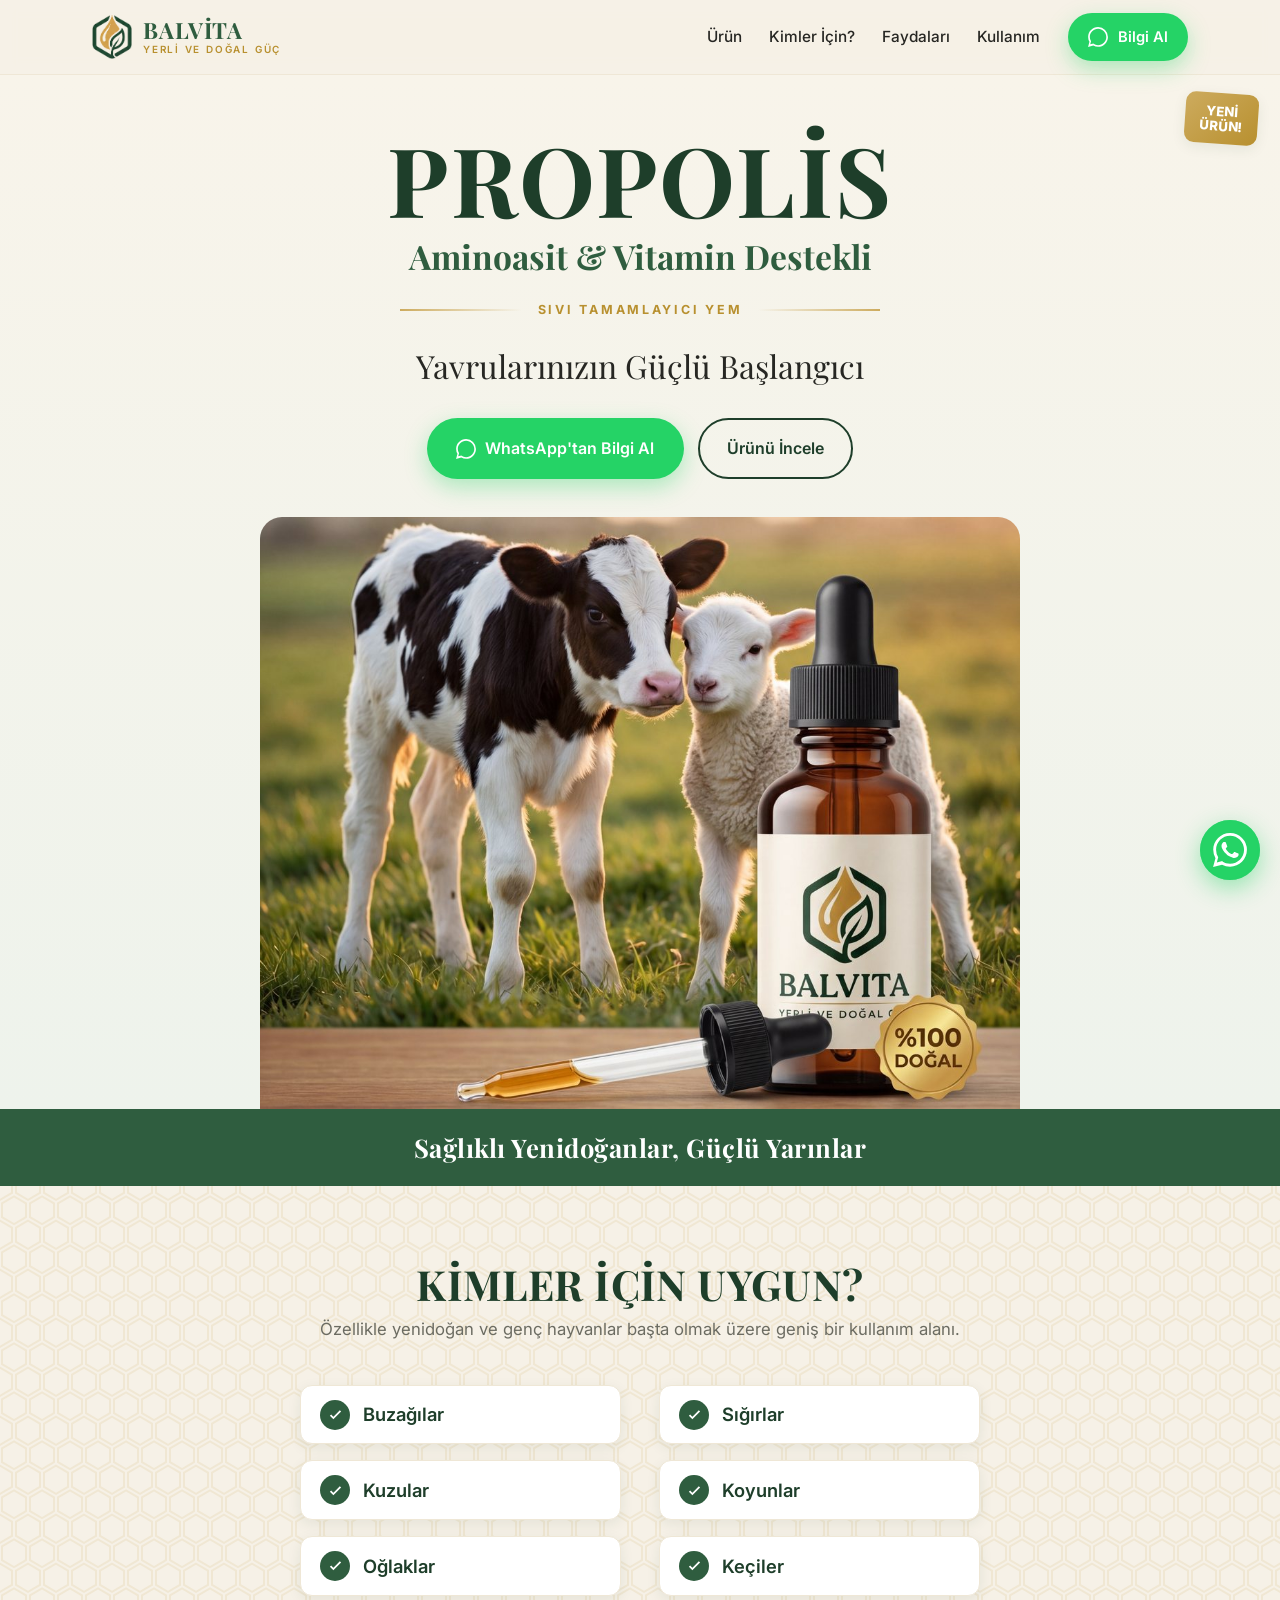
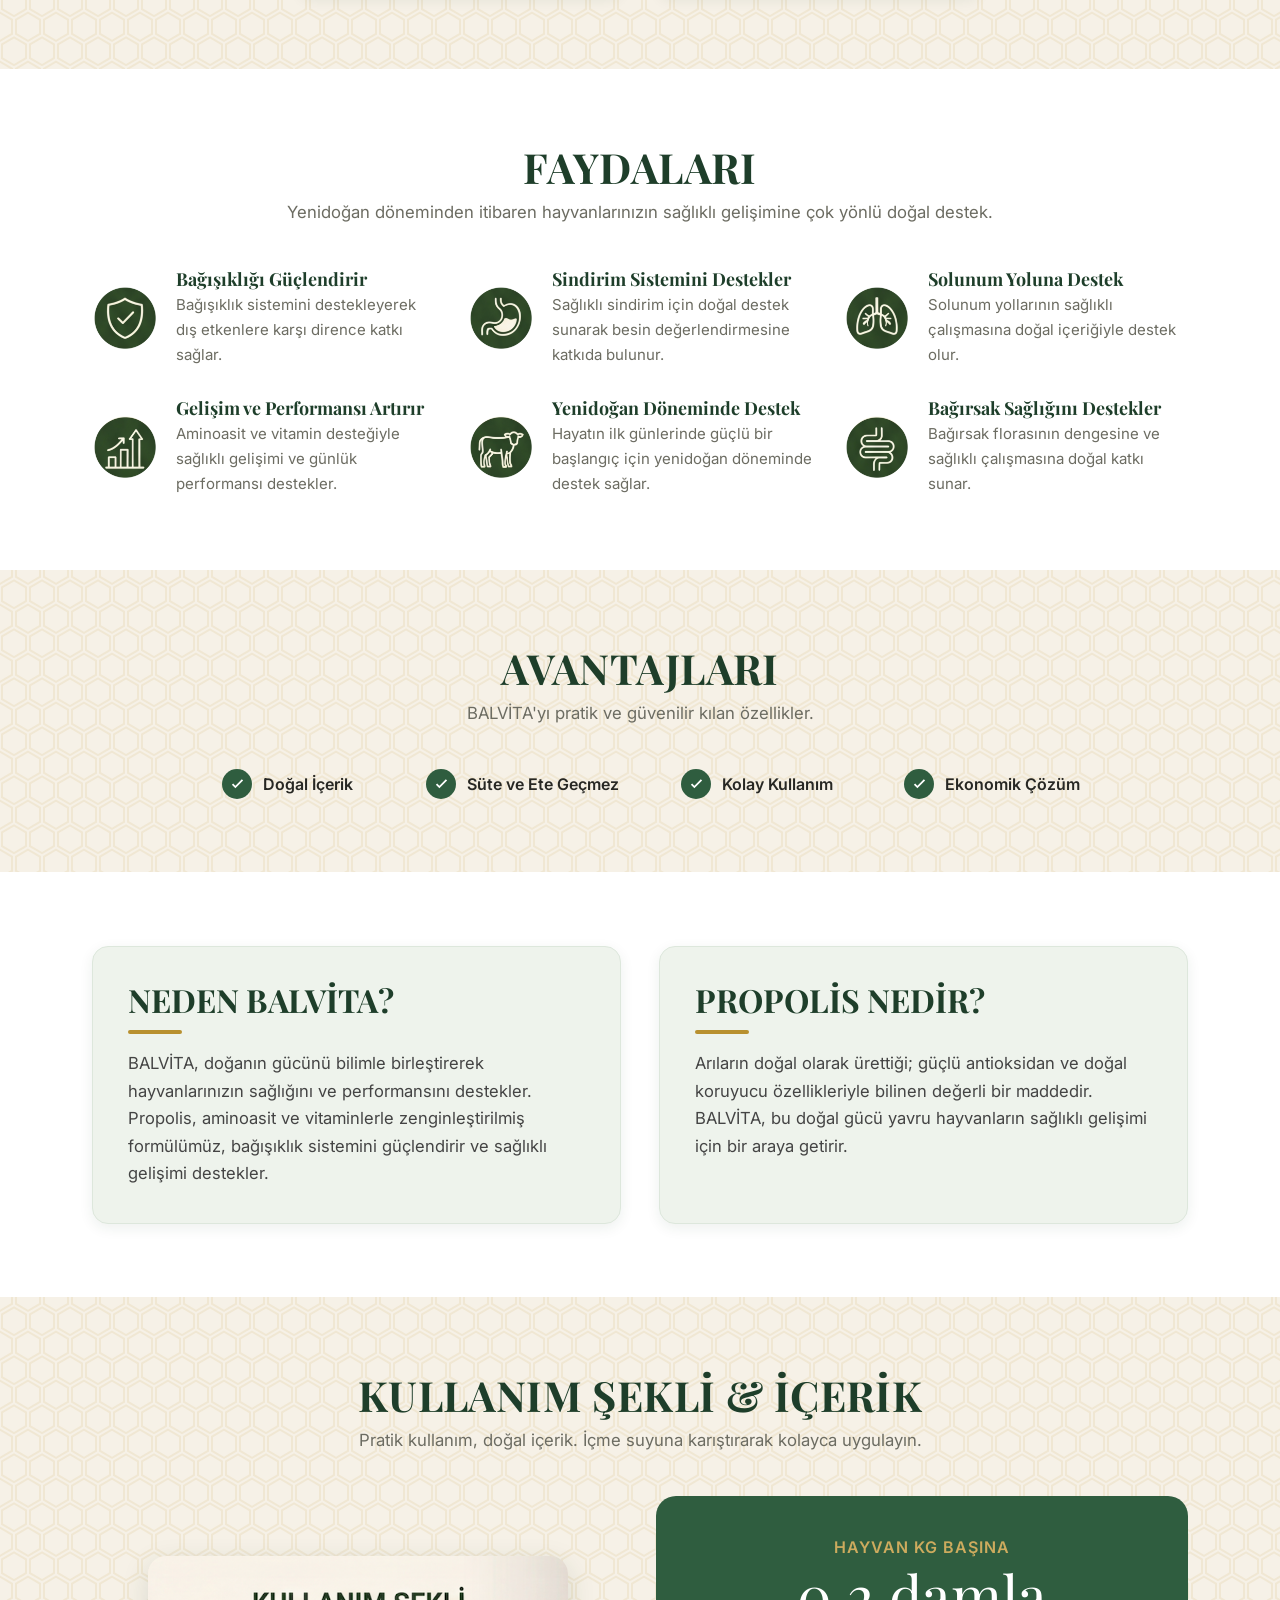
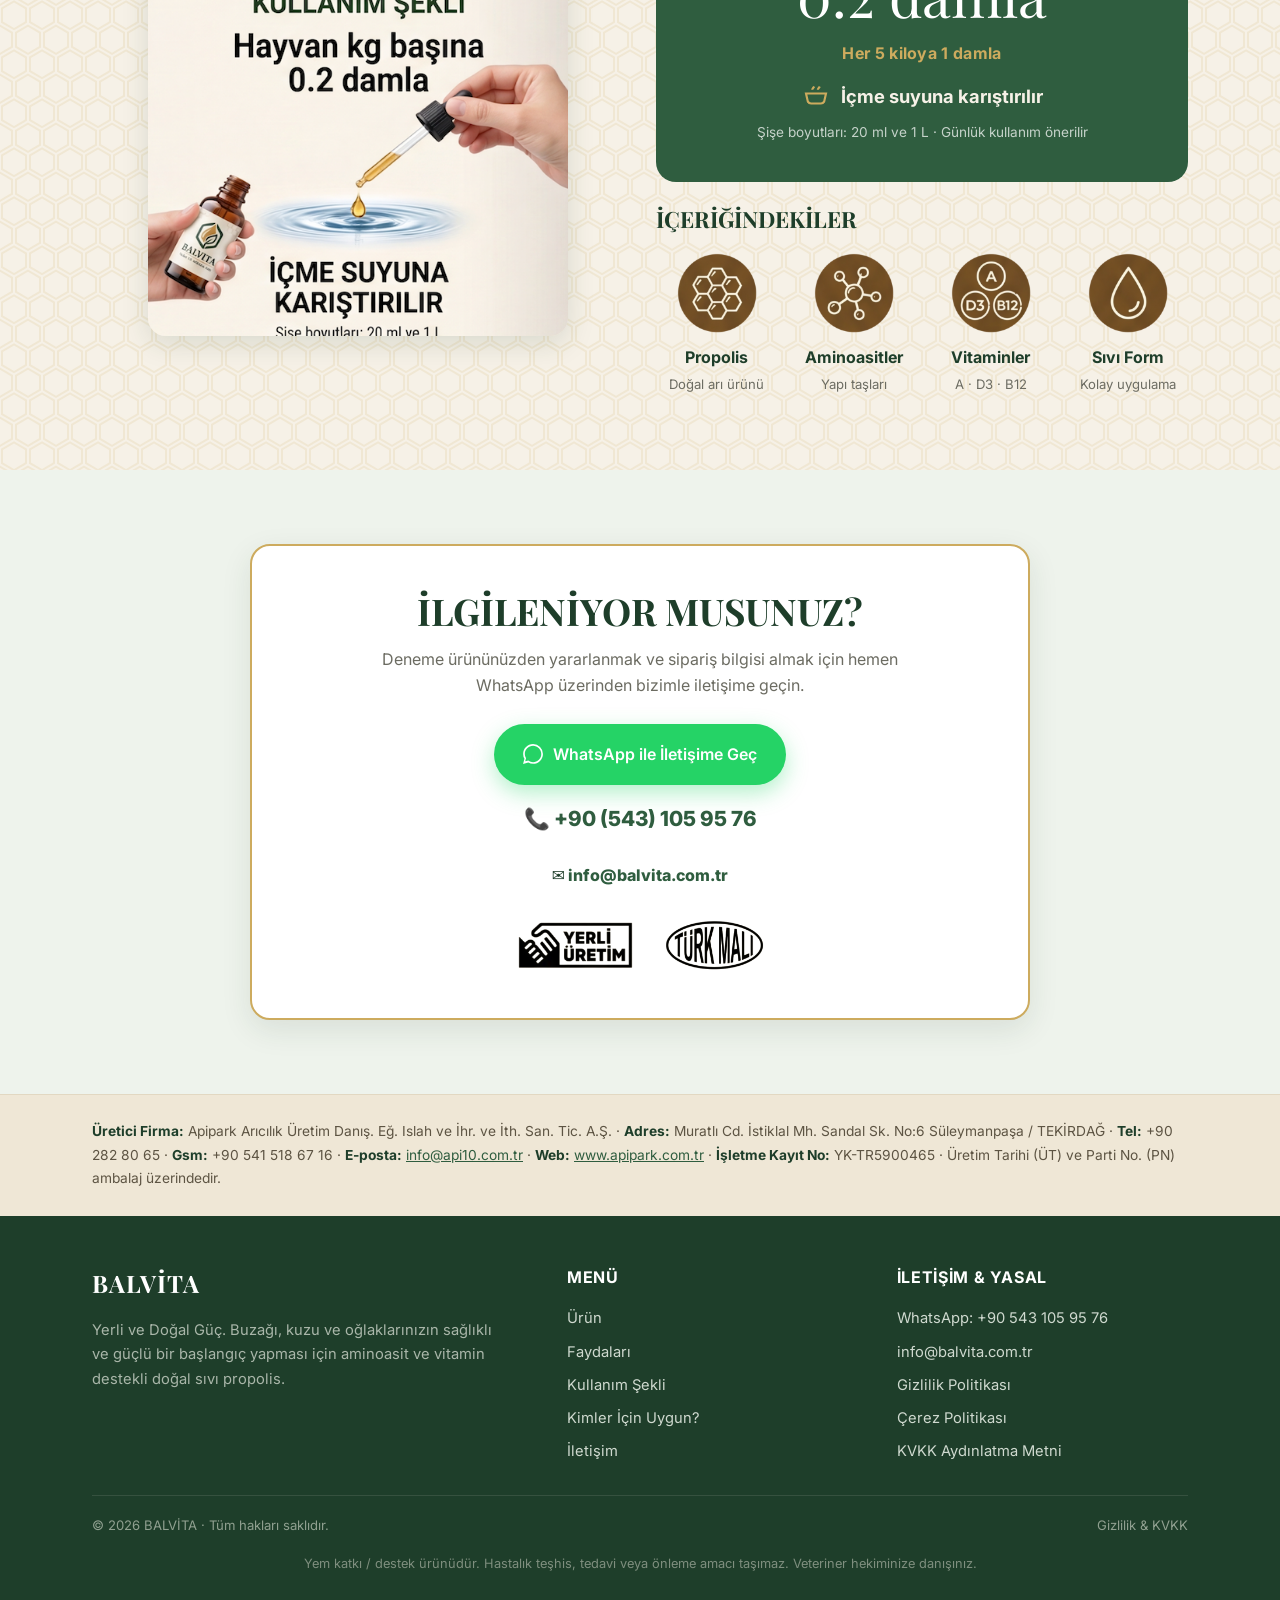
==== commit 037af313: "Echtes Produktfoto im Hero (Kalb+Lamm+Flasche vom Flyer) - Kullanım görseli (Pipette+Flasche) in Kul" ====
--- a/index.html
+++ b/index.html
@@ -71,10 +71,6 @@
 
   <div class="slogan"><div class="container"><p>Sağlıklı Yenidoğanlar, Güçlü Yarınlar</p></div></div>
 
-  <div class="disclaimer">
-    <div class="container"><strong>Bilgilendirme:</strong> Yem katkı / destek ürünüdür. Hastalık teşhis, tedavi veya önleme amacı taşımaz. Veteriner hekiminize danışınız.</div>
-  </div>
-
   <!-- ======================= KİMLER İÇİN UYGUN ======================= -->
   <section id="kimler" class="honey">
     <div class="container">
@@ -159,13 +155,24 @@
       <h2 class="section-title">Kullanım Şekli &amp; İçerik</h2>
       <p class="section-intro">Pratik kullanım, doğal içerik. İçme suyuna karıştırarak kolayca uygulayın.</p>
       <div class="usage-grid">
-        <div class="usage-box" data-reveal>
-          <span class="label">Hayvan kg başına</span>
-          <div class="dose">0.2 damla</div>
-          <div class="how"><svg viewBox="0 0 24 24"><path d="M4 10h16l-1.4 6.2A3 3 0 0115.7 18H8.3a3 3 0 01-2.9-1.8z"/><path d="M9 7c0-1.2 1-1.6 1.5-2.6M13.5 7c0-1.2 1-1.6 1.5-2.6"/></svg> İçme suyuna karıştırılır</div>
-          <div class="meta">Şişe boyutları: 20 ml ve 1 L · Günlük kullanım önerilir</div>
-        </div>
+
+        <!-- Sol: Kullanım görseli -->
+        <div data-reveal style="display:flex;align-items:center;justify-content:center">
+          <img src="assets/kullanim.png"
+               alt="Kullanım Şekli – Hayvan kg başına 0.2 damla, içme suyuna karıştırılır"
+               style="width:100%;max-width:420px;border-radius:18px;box-shadow:0 8px 28px rgba(30,62,42,.13)"
+               loading="lazy" />
+        </div>
+
+        <!-- Sağ: Doz bilgisi + içerik -->
         <div class="usage-side" data-reveal>
+          <div class="usage-box" style="margin-bottom:1.6rem">
+            <span class="label">Hayvan kg başına</span>
+            <div class="dose">0.2 damla</div>
+            <div class="meta" style="margin:.4rem 0 0;font-size:1rem;color:var(--gold-light);font-weight:700;letter-spacing:.02em">Her 5 kiloya 1 damla</div>
+            <div class="how" style="margin-top:.9rem"><svg viewBox="0 0 24 24"><path d="M4 10h16l-1.4 6.2A3 3 0 0115.7 18H8.3a3 3 0 01-2.9-1.8z"/><path d="M9 7c0-1.2 1-1.6 1.5-2.6M13.5 7c0-1.2 1-1.6 1.5-2.6"/></svg> İçme suyuna karıştırılır</div>
+            <div class="meta" style="margin-top:.6rem">Şişe boyutları: 20 ml ve 1 L · Günlük kullanım önerilir</div>
+          </div>
           <h3>İçeriğindekiler</h3>
           <div class="ingredients">
             <div class="ingredient"><img class="i-ic" src="assets/icons/icerik-1.png" alt="" loading="lazy" /><strong>Propolis</strong><span>Doğal arı ürünü</span></div>
@@ -174,6 +181,7 @@
             <div class="ingredient"><img class="i-ic" src="assets/icons/icerik-4.png" alt="" loading="lazy" /><strong>Sıvı Form</strong><span>Kolay uygulama</span></div>
           </div>
         </div>
+
       </div>
     </div>
   </section>
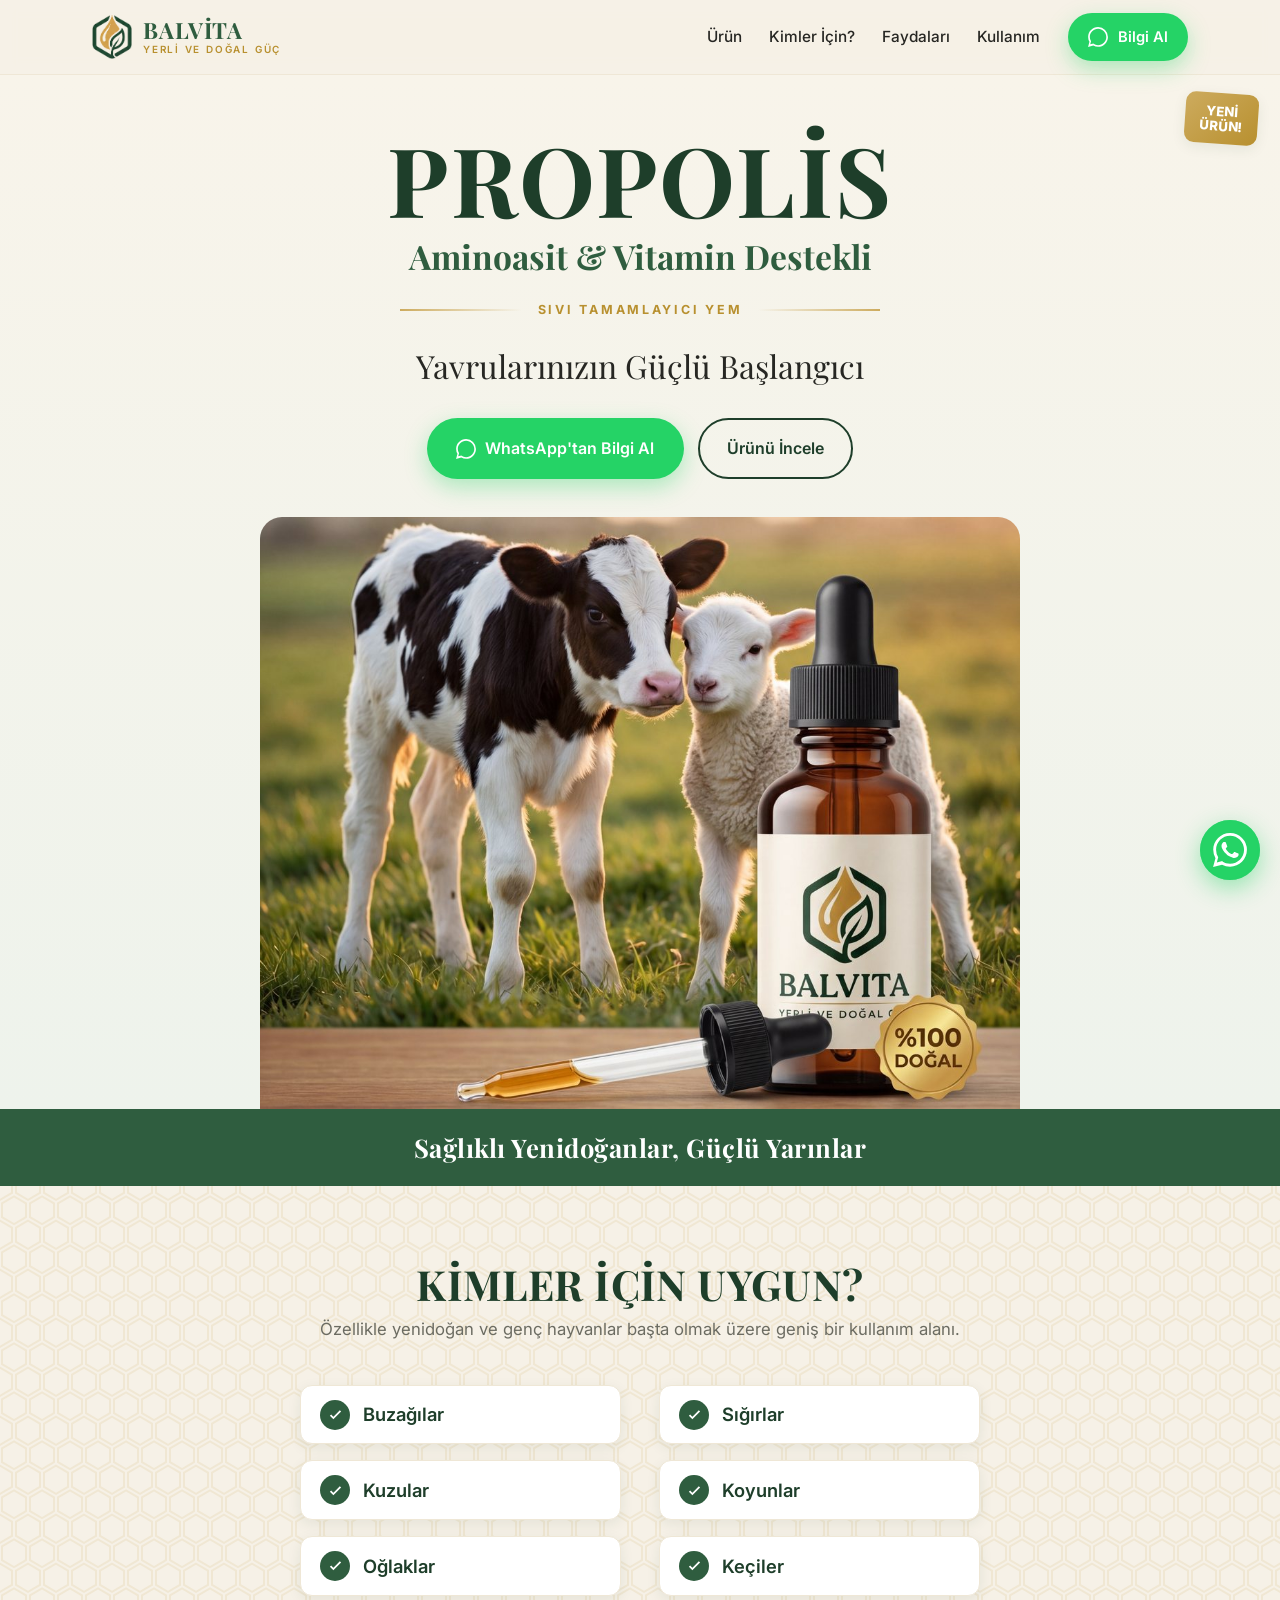
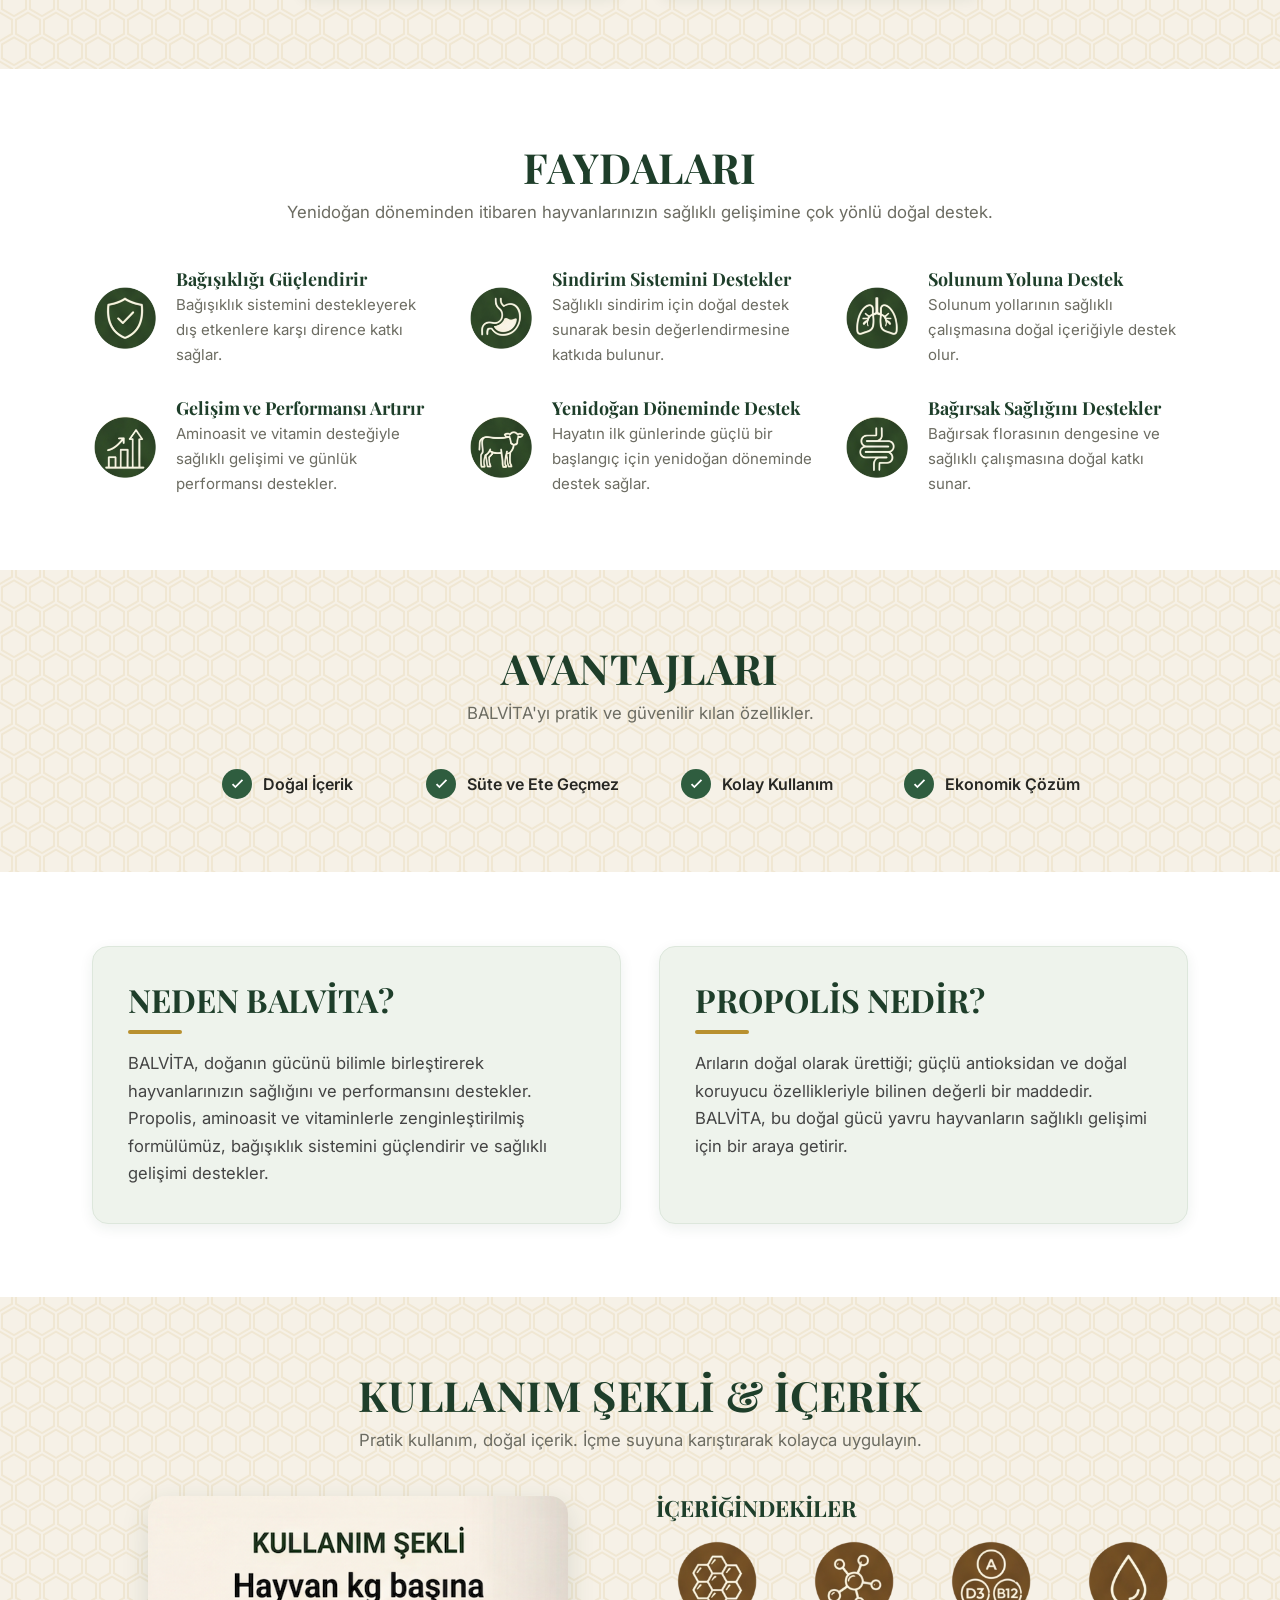
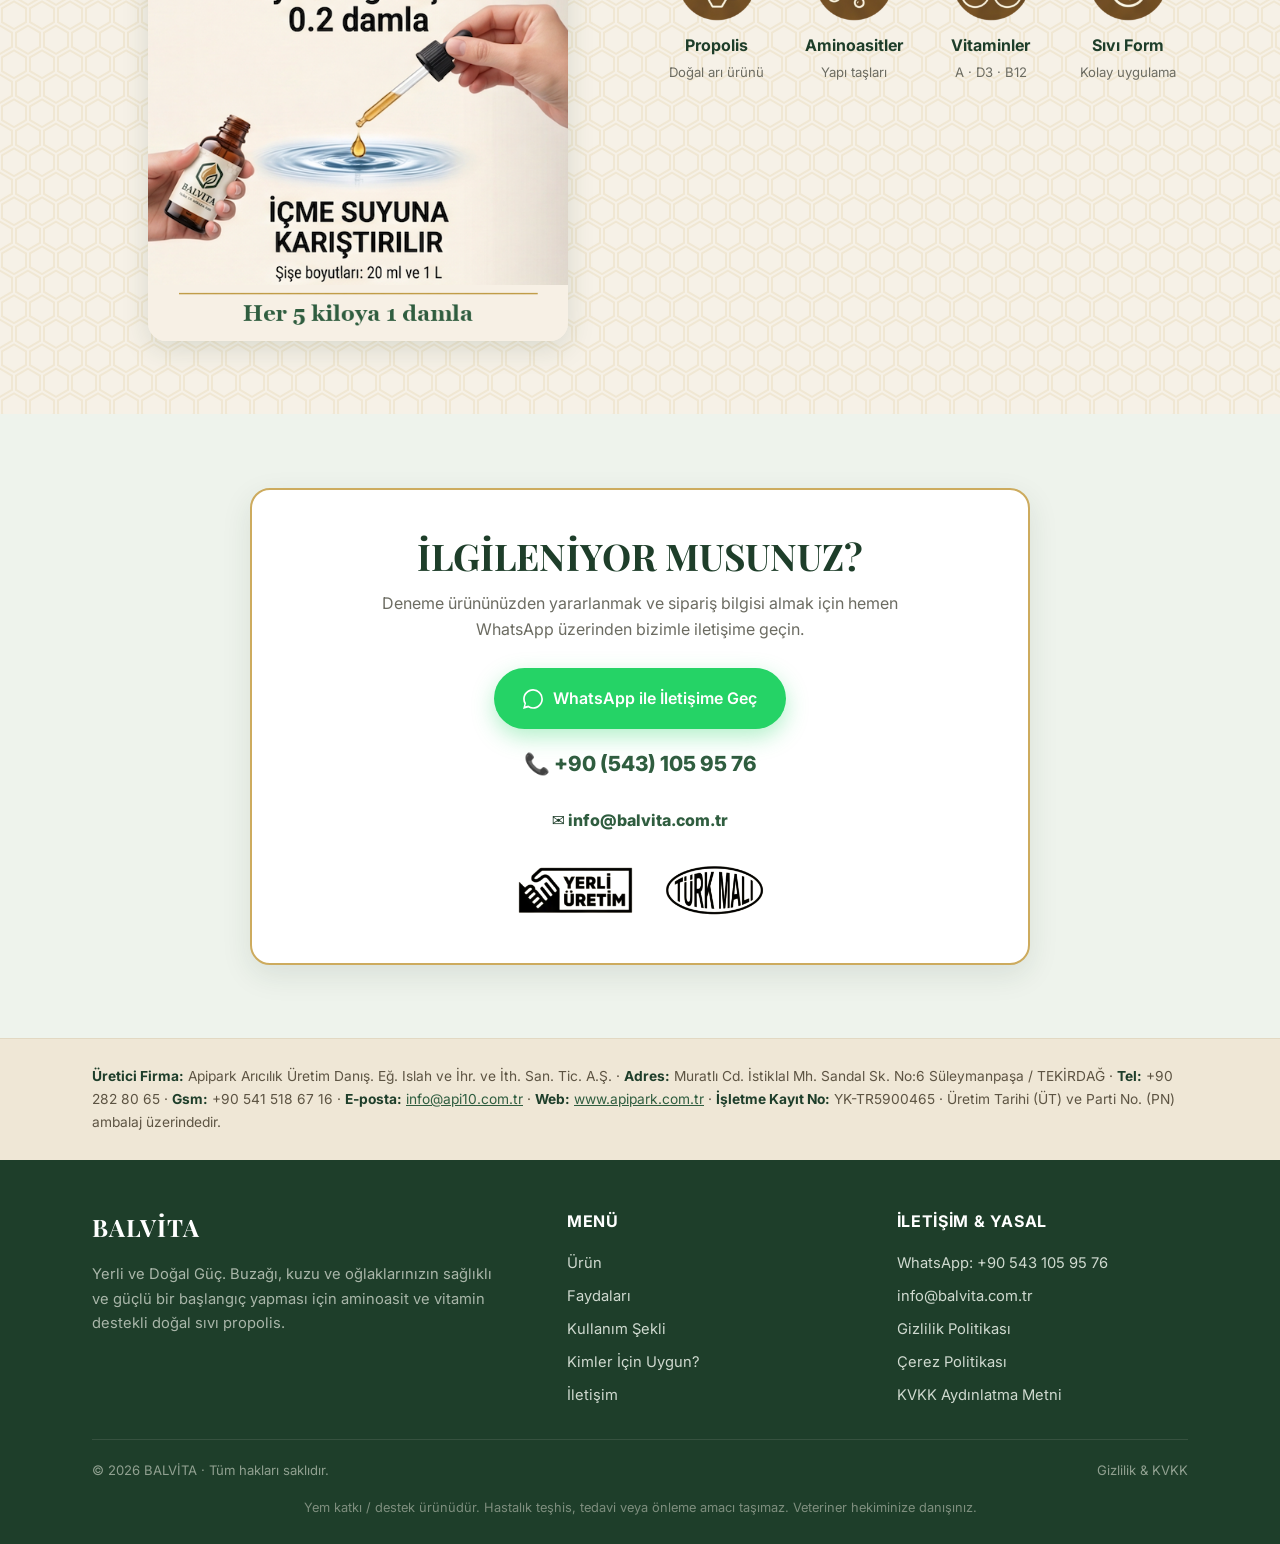
==== commit 4284dca3: "Kullanım Şekli überarbeitet: Bild + Her 5 kiloya 1 damla - Grüner Dosis-Kasten entfernt - kullanim.p" ====
--- a/index.html
+++ b/index.html
@@ -164,15 +164,8 @@
                loading="lazy" />
         </div>
 
-        <!-- Sağ: Doz bilgisi + içerik -->
+        <!-- Sağ: İçerik -->
         <div class="usage-side" data-reveal>
-          <div class="usage-box" style="margin-bottom:1.6rem">
-            <span class="label">Hayvan kg başına</span>
-            <div class="dose">0.2 damla</div>
-            <div class="meta" style="margin:.4rem 0 0;font-size:1rem;color:var(--gold-light);font-weight:700;letter-spacing:.02em">Her 5 kiloya 1 damla</div>
-            <div class="how" style="margin-top:.9rem"><svg viewBox="0 0 24 24"><path d="M4 10h16l-1.4 6.2A3 3 0 0115.7 18H8.3a3 3 0 01-2.9-1.8z"/><path d="M9 7c0-1.2 1-1.6 1.5-2.6M13.5 7c0-1.2 1-1.6 1.5-2.6"/></svg> İçme suyuna karıştırılır</div>
-            <div class="meta" style="margin-top:.6rem">Şişe boyutları: 20 ml ve 1 L · Günlük kullanım önerilir</div>
-          </div>
           <h3>İçeriğindekiler</h3>
           <div class="ingredients">
             <div class="ingredient"><img class="i-ic" src="assets/icons/icerik-1.png" alt="" loading="lazy" /><strong>Propolis</strong><span>Doğal arı ürünü</span></div>
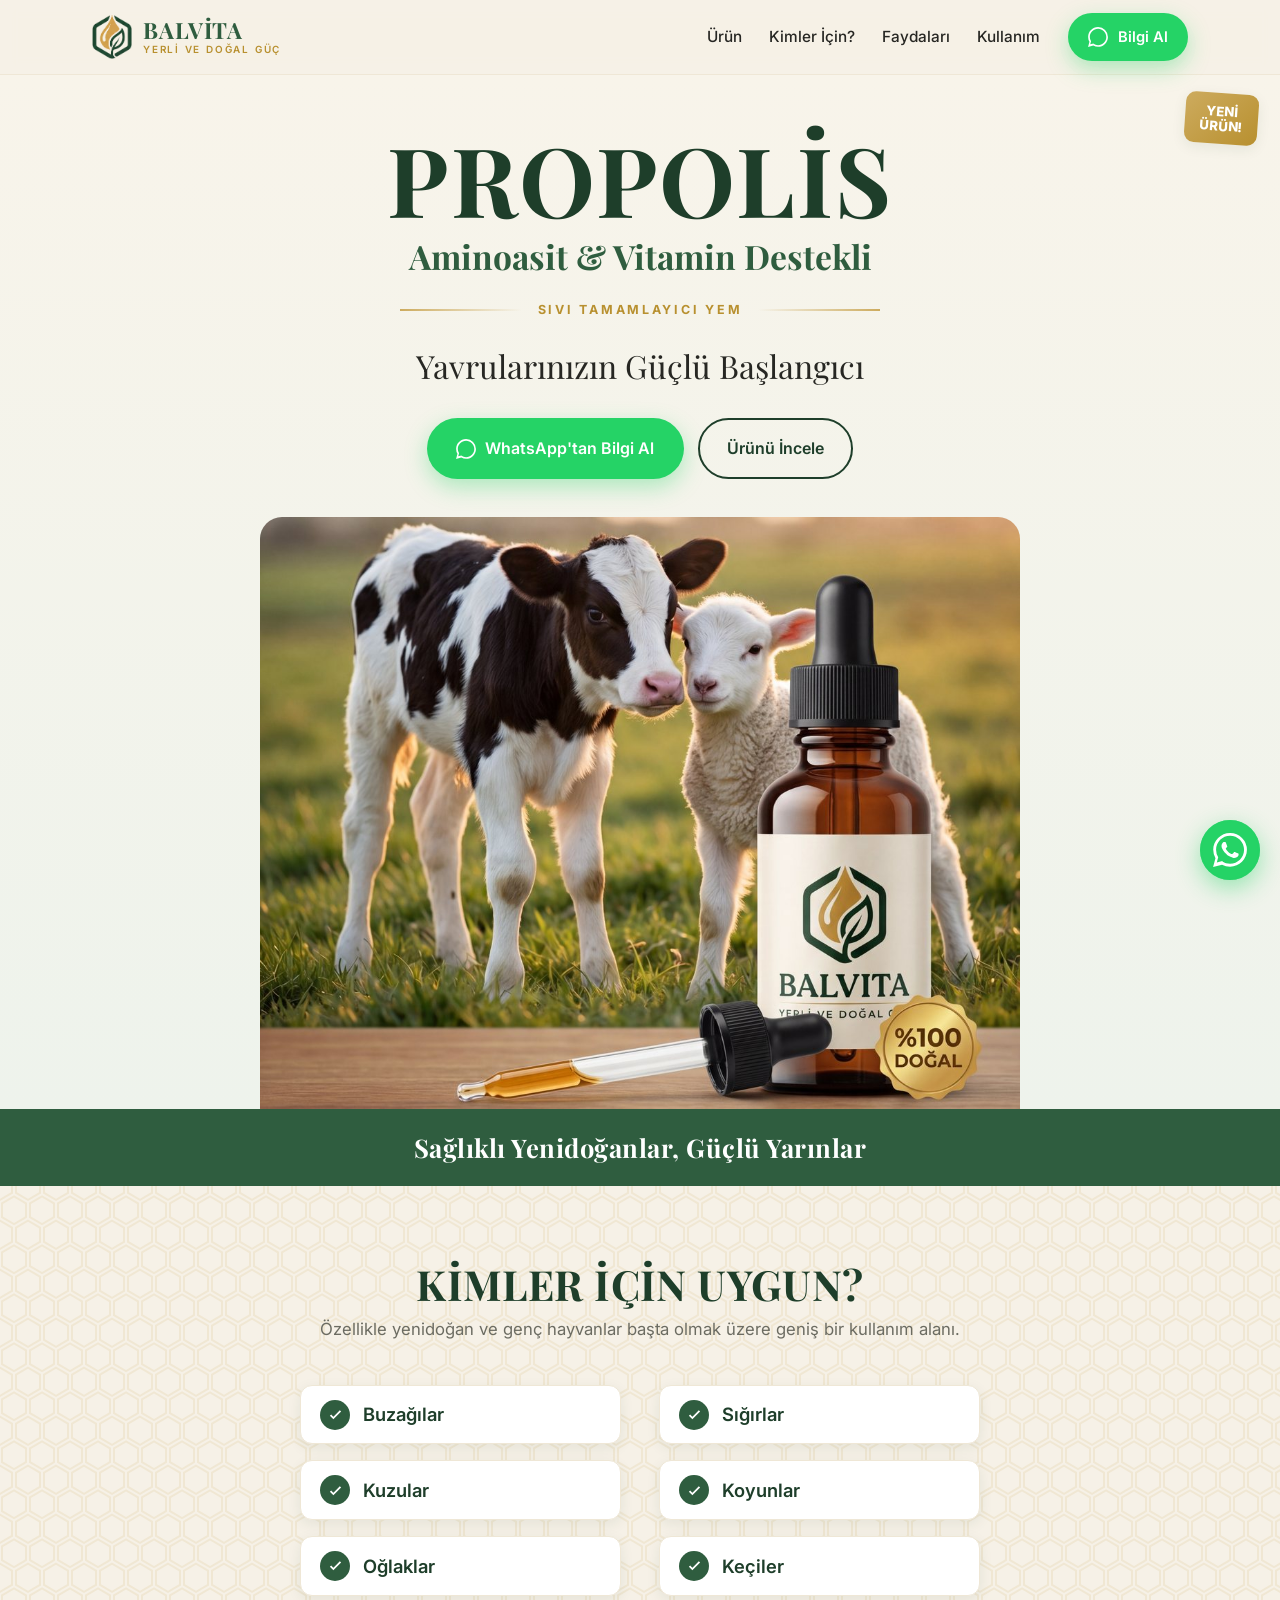
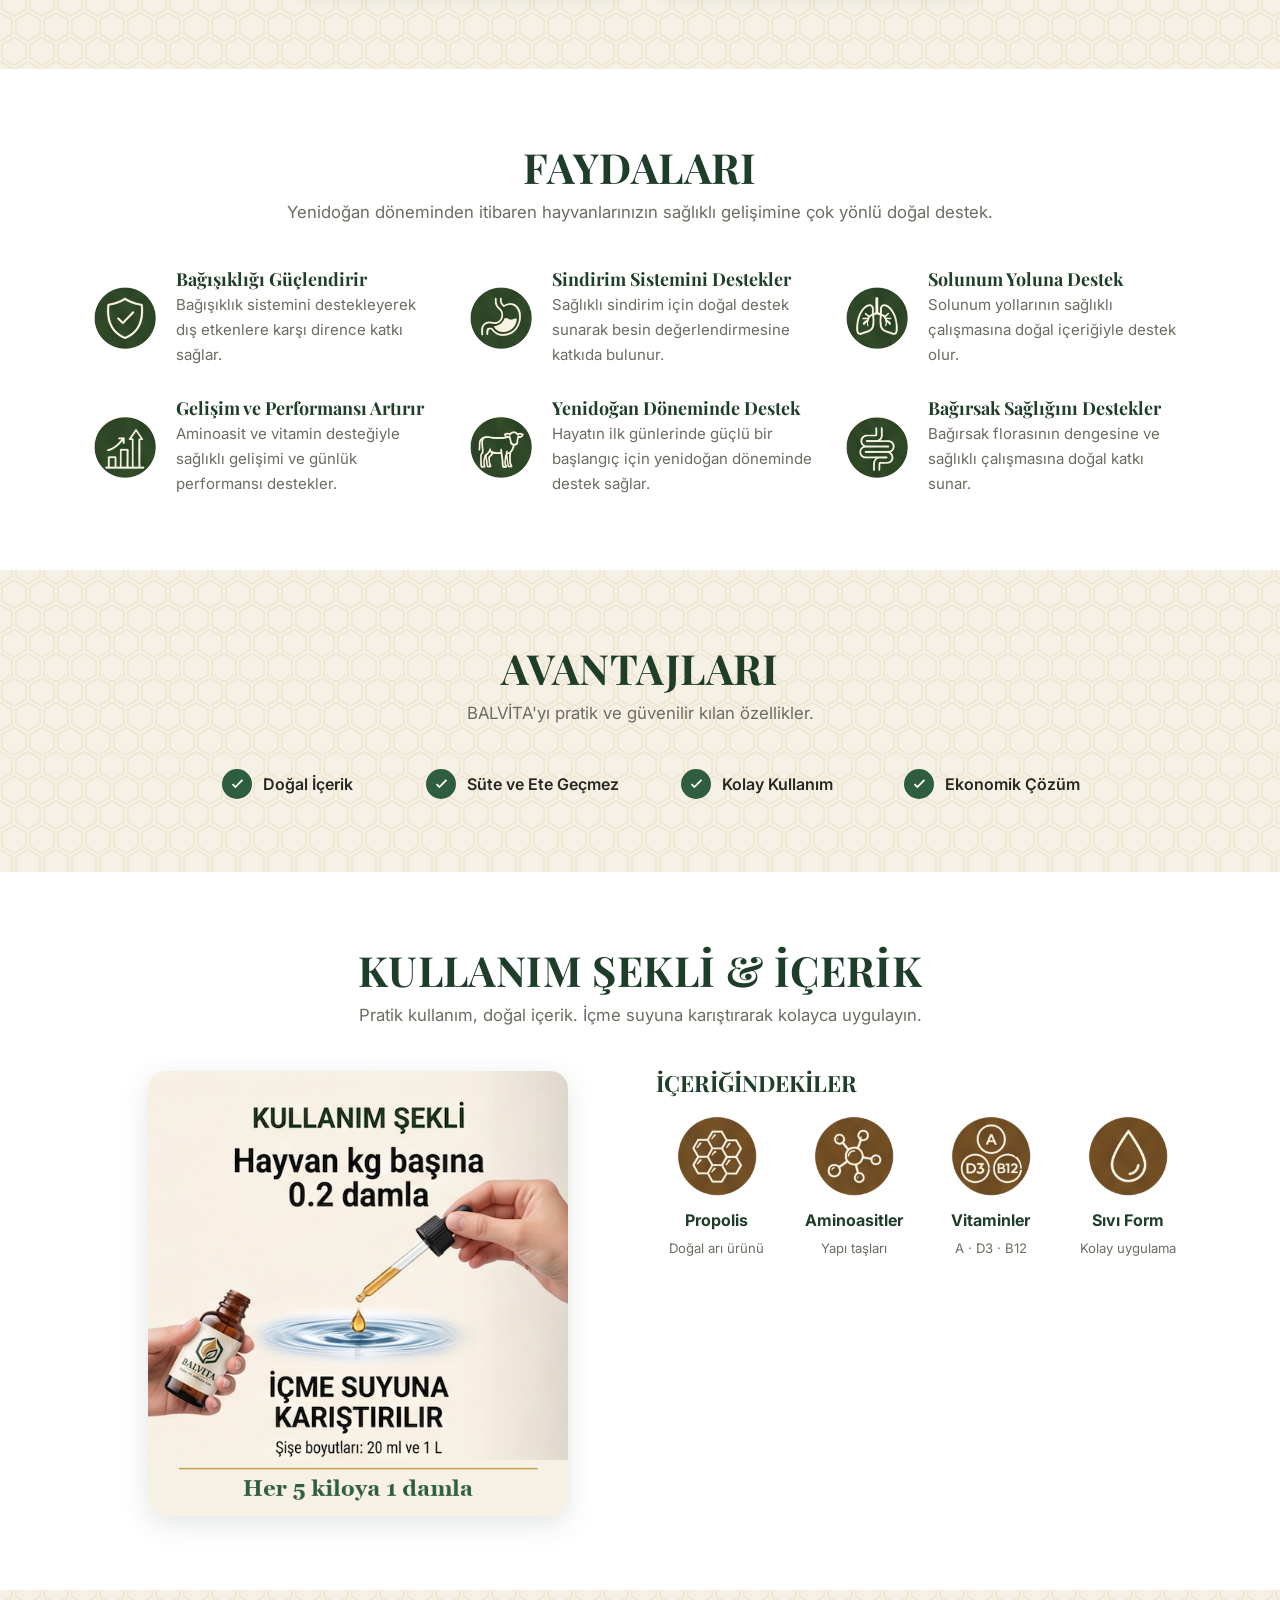
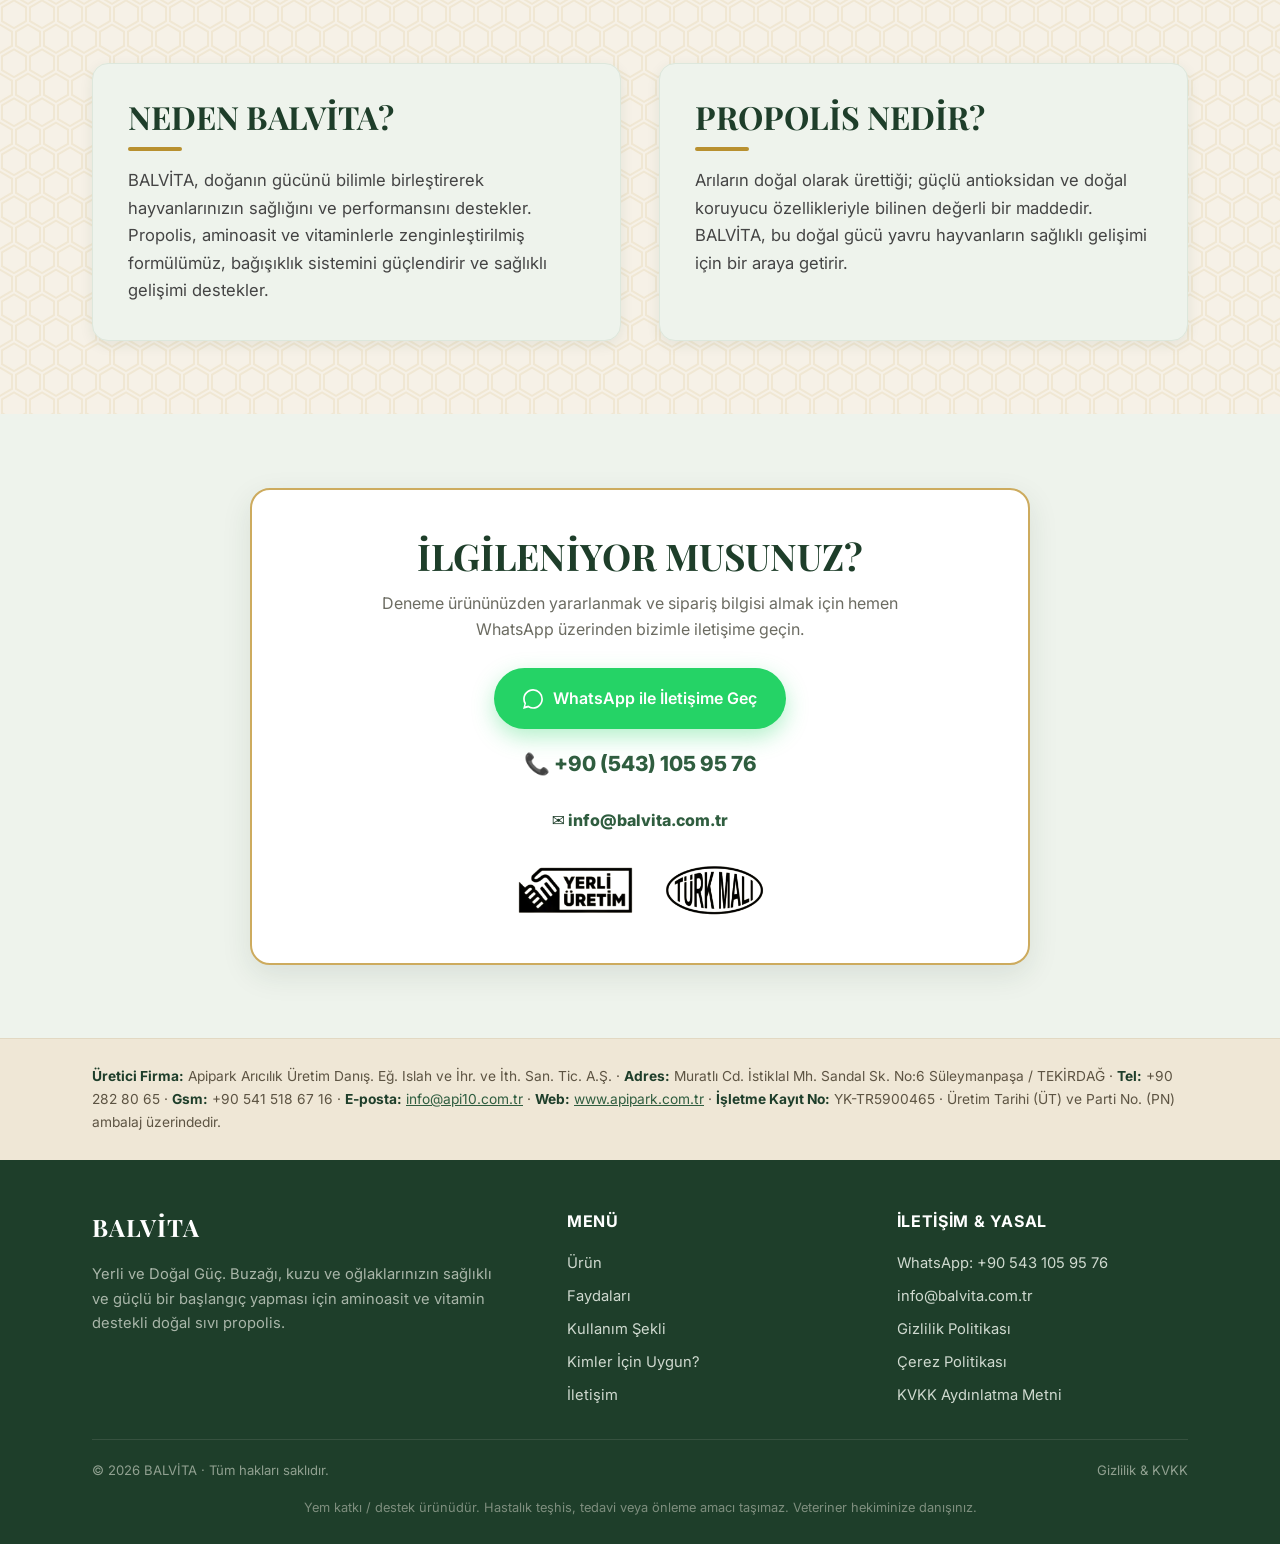
==== commit ba690cc3: "Reihenfolge geändert: Kullanım şekli direkt nach Avantajları Co-Authored-By: Claude Opus 4.8 <norepl" ====
--- a/index.html
+++ b/index.html
@@ -135,22 +135,8 @@
     </div>
   </section>
 
-  <!-- ======================= NEDEN / PROPOLİS NEDİR ======================= -->
-  <section class="section-alt">
-    <div class="container two-col">
-      <div class="info-block" data-reveal>
-        <h2>Neden BALVİTA?</h2>
-        <p>BALVİTA, doğanın gücünü bilimle birleştirerek hayvanlarınızın sağlığını ve performansını destekler. Propolis, aminoasit ve vitaminlerle zenginleştirilmiş formülümüz, bağışıklık sistemini güçlendirir ve sağlıklı gelişimi destekler.</p>
-      </div>
-      <div class="info-block" data-reveal>
-        <h2>Propolis Nedir?</h2>
-        <p>Arıların doğal olarak ürettiği; güçlü antioksidan ve doğal koruyucu özellikleriyle bilinen değerli bir maddedir. BALVİTA, bu doğal gücü yavru hayvanların sağlıklı gelişimi için bir araya getirir.</p>
-      </div>
-    </div>
-  </section>
-
   <!-- ======================= KULLANIM & İÇERİK ======================= -->
-  <section id="kullanim" class="honey">
+  <section id="kullanim" class="section-alt">
     <div class="container">
       <h2 class="section-title">Kullanım Şekli &amp; İçerik</h2>
       <p class="section-intro">Pratik kullanım, doğal içerik. İçme suyuna karıştırarak kolayca uygulayın.</p>
@@ -175,6 +161,20 @@
           </div>
         </div>
 
+      </div>
+    </div>
+  </section>
+
+  <!-- ======================= NEDEN / PROPOLİS NEDİR ======================= -->
+  <section class="honey">
+    <div class="container two-col">
+      <div class="info-block" data-reveal>
+        <h2>Neden BALVİTA?</h2>
+        <p>BALVİTA, doğanın gücünü bilimle birleştirerek hayvanlarınızın sağlığını ve performansını destekler. Propolis, aminoasit ve vitaminlerle zenginleştirilmiş formülümüz, bağışıklık sistemini güçlendirir ve sağlıklı gelişimi destekler.</p>
+      </div>
+      <div class="info-block" data-reveal>
+        <h2>Propolis Nedir?</h2>
+        <p>Arıların doğal olarak ürettiği; güçlü antioksidan ve doğal koruyucu özellikleriyle bilinen değerli bir maddedir. BALVİTA, bu doğal gücü yavru hayvanların sağlıklı gelişimi için bir araya getirir.</p>
       </div>
     </div>
   </section>
